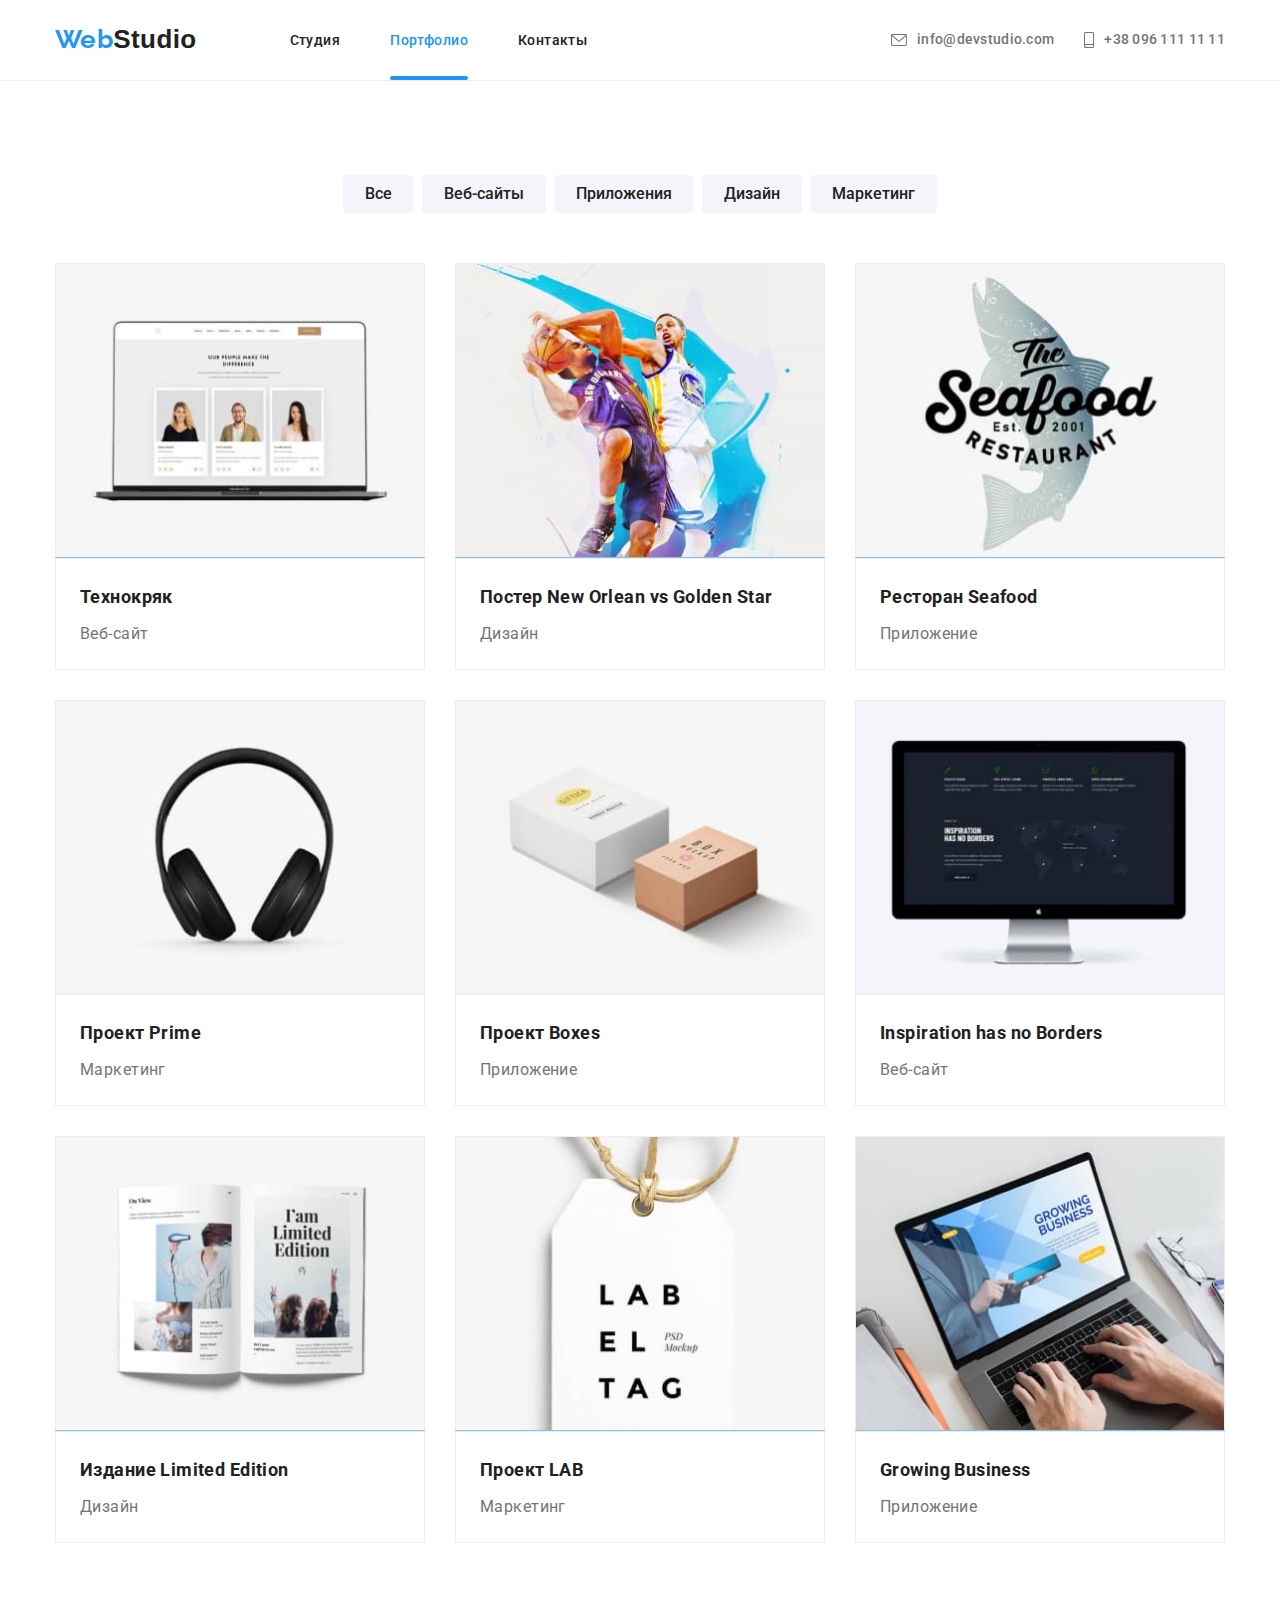
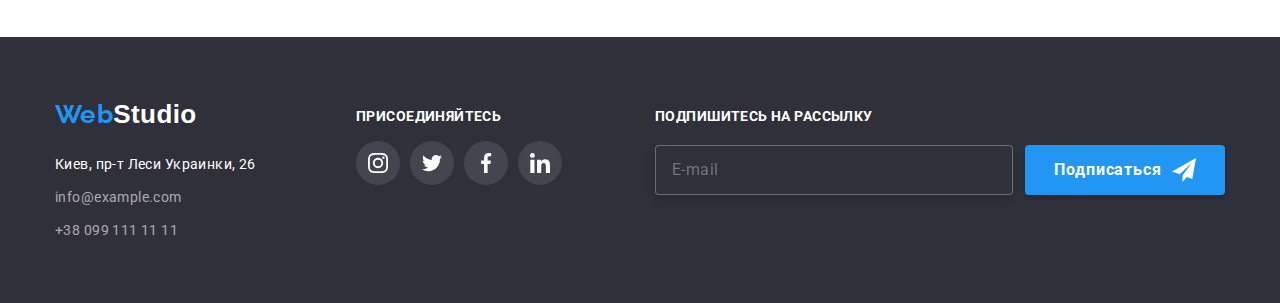
==== portfolio.html @ 703e1705 "копія дз 7" ====
<!DOCTYPE html>
<html lang="ru">

<head>
    <meta charset="UTF-8">
    <meta http-equiv="X-UA-Compatible" content="IE=edge">
    <meta name="viewport" content="width=device-width, initial-scale=1.0">
    <title>WebStudio</title>
    <link rel="stylesheet" href="https://cdnjs.cloudflare.com/ajax/libs/modern-normalize/1.0.0/modern-normalize.min.css">
    <link rel="stylesheet" href="./css/main.min.css" />
    <link rel="preconnect" href="https://fonts.googleapis.com">
    <link rel="preconnect" href="https://fonts.gstatic.com" crossorigin>
    <link href="https://fonts.googleapis.com/css2?family=Raleway:wght@700&family=Roboto:wght@400;500;700;900&display=swap"
        rel="stylesheet">
</head>

<body>
    <!--Шапка сайта-->
    <header class="page-header">
        <div class="container main-nav">
            <nav class="main-nav">
                <a href="./index.html" class="logo">Web<span class="logo__item">Studio</span></a>
                <ul class="site-nav list">
                    <li class="site-nav__item"><a href="./index.html" class="site-nav__link">Студия</a></li>
                    <li class="site-nav__item"><a href="./portfolio.html" class="site-nav__link current">Портфолио</a></li>
                    <li class="site-nav__item"><a href="" class="site-nav__link">Контакты</a></li>
                </ul>
            </nav>
            <ul class="auth-nav list">
                <li class="auth-nav__item link">
                    <a href="mainto:info@devstudio.com" class="auth-nav__link">
                        <svg class="auth-nav__icon" width="16" height="12">
                            <use href="./images/symbol-defs-2.svg#icon-mail"></use>
                        </svg>info@devstudio.com</a>
                </li>
                <li class="auth-nav__item link">
                    <a href="tel:+380961111111" class="auth-nav__link">
                        <svg class="auth-nav__icon" width="10" height="16">
                            <use href="./images/symbol-defs-2.svg#icon-smartphone"></use>
                        </svg>+38 096 111 11 11</a>
                </li>
            </ul>
        </div>
    </header>

    <main>
        <section class="section">
            <div class="container">
            <ul class="section-button list">
                <li class="section-button__item"><button type="button" class="button-second">Все</button></li>
                <li class="section-button__item"><button type="button" class="button-second">Веб-сайты</button></li>
                <li class="section-button__item"><button type="button" class="button-second">Приложения</button></li>
                <li class="section-button__item"><button type="button" class="button-second">Дизайн</button>
                <li class="section-button__item"><button type="button" class="button-second">Маркетинг</button></li>
            </ul>
            </div>
            <div class="container">
            <ul class="portfolio-work list">
                <li class="portfolio-work__item">
                        <div class="overlay">
                        <a href="" class="portfolio"><img src="./images/imgp.jpg" alt="Ноутбук" width="370" height="294">
                        <p class="portfolio__title">Технокряк это современная площадка распространения коронавируса. Компании используют эту платформу для цифрового
                        шпионажа и атак на защищённые сервера конкурентов.</p>
                        </div>
                    <div class="card-content">
                        <h3 class="card-content__title">Технокряк</h3>
                        <p class="card-content__text">Веб-сайт</p>
                    </div>
                </a>
                </li>
                <li class="portfolio-work__item">
                    <div class="overlay">
                    <a href="" class="portfolio"><img src="./images/imgpo.jpg" alt="Баскетбол" width="370" height="294">
                        <p class="portfolio__title">Технокряк это современная площадка распространения коронавируса. Компании используют эту платформу
                        для цифрового шпионажа и атак на защищённые сервера конкурентов.</p>
                        </div>
                        <div class="card-content">
                        <h3 class="card-content__title">Постер New Orlean vs Golden Star</h3>
                        <p class="card-content__text">Дизайн</p>
                        </div>
                    </a>
                </li>
                <li class="portfolio-work__item">
                    <div class="overlay">                  
                    <a href="" class="portfolio"><img src="./images/imgpor.jpg" alt="Название ресторана" width="370" height="294">
                        <p class="portfolio__title">Технокряк это современная площадка распространения коронавируса. Компании используют эту платформу
                        для цифрового шпионажа и атак на защищённые сервера конкурентов.</p>
                        </div>
                        <div class="card-content">
                        <h3 class="card-content__title">Ресторан Seafood</h3>
                        <p class="card-content__text">Приложение</p>
                        </div>
                    </a>
                </li>
                <li class="portfolio-work__item">
                    <div class="overlay">
                    <a href="" class="portfolio"><img src="./images/imgport.jpg" alt="Наушники" width="370" height="294">
                        <p class="portfolio__title">Технокряк это современная площадка распространения коронавируса. Компании используют эту платформу
                        для цифрового шпионажа и атак на защищённые сервера конкурентов.</p>
                        </div>
                        <div class="card-content">
                        <h3 class="card-content__title">Проект Prime</h3>
                        <p class="card-content__text">Маркетинг</p>
                        </div>
                    </a>
                </li>
                <li class="portfolio-work__item">
                    <div class="overlay">
                    <a href="" class="portfolio"><img src="./images/imgportf.jpg" alt="Коробки" width="370" height="294">
                        <p class="portfolio__title">Технокряк это современная площадка распространения коронавируса. Компании используют эту платформу
                        для цифрового шпионажа и атак на защищённые сервера конкурентов.</p>
                        </div>
                        <div class="card-content">
                        <h3 class="card-content__title">Проект Boxes</h3>
                        <p class="card-content__text">Приложение</p>
                        </div>
                    </a>
                </li>
                <li class="portfolio-work__item">
                    <div class="overlay">
                    <a href="" class="portfolio"><img src="./images/imgportfo.jpg" alt="Екран компа" width="370" height="294">
                        <p class="portfolio__title">Технокряк это современная площадка распространения коронавируса. Компании используют эту платформу
                        для цифрового шпионажа и атак на защищённые сервера конкурентов.</p>
                        </div>
                        <div class="card-content">
                        <h3 class="card-content__title">Inspiration has no Borders</h3>
                        <p class="card-content__text">Веб-сайт</p>
                        </div>
                    </a>
                </li>
                <li class="portfolio-work__item">
                    <div class="overlay">
                    <a href="" class="portfolio"><img src="./images/imgportfol.jpg" alt="Журнал" width="370" height="294">
                        <p class="portfolio__title">Технокряк это современная площадка распространения коронавируса. Компании используют эту платформу
                        для цифрового шпионажа и атак на защищённые сервера конкурентов.</p>
                        </div>
                        <div class="card-content">
                        <h3 class="card-content__title">Издание Limited Edition</h3>
                        <p class="card-content__text">Дизайн</p>
                        </div>
                    </a>
                </li>
                <li class="portfolio-work__item">
                    <div class="overlay">
                    <a href="" class="portfolio"><img src="./images/imgportfoli.jpg" alt="Емблема" width="370" height="294">
                        <p class="portfolio__title">Технокряк это современная площадка распространения коронавируса. Компании используют эту платформу
                        для цифрового шпионажа и атак на защищённые сервера конкурентов.</p>
                        </div>
                        <div class="card-content">
                        <h3 class="card-content__title">Проект LAB</h3>
                        <p class="card-content__text">Маркетинг</p>
                        </div>
                    </a>
                </li>
                <li class="portfolio-work__item">
                    <div class="overlay">
                    <a href="" class="portfolio"><img src="./images/imgportfolio.jpg" alt="Работа за ноутом" width="370" height="294">
                        <p class="portfolio__title">Технокряк это современная площадка распространения коронавируса. Компании используют эту платформу
                        для цифрового шпионажа и атак на защищённые сервера конкурентов.</p>
                        </div>
                        <div class="card-content">
                        <h3 class="card-content__title">Growing Business</h3>
                        <p class="card-content__text">Приложение</p>
                        </div>
                    </a>
                </li>
            </ul>
            </div>
        </section>
    </main>
<footer class="footer">
    <div class="container addres">
        <div class="container__addres">
            <a href="./index.html" class="logo">Web<span class="logo__items">Studio</span></a>
            <address>
                <ul class="contact-address list">
                    <li class="contact-address__item">Киев, пр-т Леси Украинки, 26</li>
                    <li class="contact-address__item"><a href="mainto:info@example.com"
                            class="address">info@example.com</a></li>
                    <li class="contact-address__item"><a href="tel:+380991111111" class="address">+38 099 111 11 11</a>
                    </li>
                </ul>
            </address>
        </div>
        <div class="sotial">
            <p class="sotial__text">ПРИСОЕДИНЯЙТЕСЬ</p>
            <ul class="icon list">
                <li class="icon__item">
                    <a href="" class="icon__contact-footer" aria-label="instagram">
                        <svg class="icons" width="20" height="20">
                            <use href="./images/symbol-defs-2.svg#icon-instagram"></use>
                        </svg>
                    </a>
                </li>
                <li class="icon__item">
                    <a href="" class="icon__contact-footer" aria-label="twitter">
                        <svg class="icons" width="20" height="20">
                            <use href="./images/symbol-defs-2.svg#icon-twitter"></use>
                        </svg>
                    </a>
                </li>
                <li class="icon__item">
                    <a href="" class="icon__contact-footer" aria-label="fasebook">
                        <svg class="icons" width="20" height="20">
                            <use href="./images/symbol-defs-2.svg#icon-facebook"></use>
                        </svg>
                    </a>
                </li>
                <li class="icon__item">
                    <a href="" class="icon__contact-footer" aria-label="linkedin">
                        <svg class="icons" width="20" height="20">
                            <use href="./images/symbol-defs-2.svg#icon-linkedin"></use>
                        </svg>
                    </a>
                </li>
            </ul>
        </div>
        <!--Подписка-->
        <div class="subscribe">
            <h2 class="input__text">ПОДПИШИТЕСЬ НА РАССЫЛКУ</h2>
            <form class="form-subscribe">
                <label for="email">
                    <input type="email" name="email" id="email" class="input-subscribe" placeholder="E-mail" />
                </label>
                <div class="input-button">
                    <button type="submit" class="button-subscribe">Подписаться
                        <svg class="button-subscribe__icon-send" width="24" height="24">
                            <use href="./images/symbol-defs-2.svg#icon-icon-send"></use>
                        </svg>
                    </button>
                </div>
            </form>
        </div>
    </div>
</footer>

</body>

</html>
---- css/main.min.css ----
.container{width:1200px;padding-left:15px;padding-right:15px;margin:0 auto}.section{padding-top:94px;padding-bottom:94px}.section:nth-child(2){padding-bottom:0px}body{background-color:#fff;color:#757575;font-family:Roboto, sans-serif;font-size:14px;line-height:1.71;font-weight:400;letter-spacing:0.42px}.list{padding:0px;margin:0px;list-style:none;font-style:normal}img{display:block;max-width:100%;height:auto}svg{display:block;max-width:100%;height:auto}.auth-nav{display:-webkit-box;display:-webkit-flex;display:-ms-flexbox;display:flex;margin-left:auto;padding-top:32px;padding-bottom:32px}.auth-nav__link{display:-webkit-box;display:-webkit-flex;display:-ms-flexbox;display:flex;-webkit-box-align:center;-webkit-align-items:center;-ms-flex-align:center;align-items:center;-webkit-box-pack:center;-webkit-justify-content:center;-ms-flex-pack:center;justify-content:center;color:#757575;fill:#757575;text-decoration:none;cursor:pointer;font-size:14px;line-height:1.14;font-weight:500;font-style:normal;letter-spacing:0.02em;-webkit-transition:color 250ms cubic-bezier(0.4, 0, 0.2, 1);-o-transition:color 250ms cubic-bezier(0.4, 0, 0.2, 1);transition:color 250ms cubic-bezier(0.4, 0, 0.2, 1)}.auth-nav__link:hover,.auth-nav__link:focus{color:#2196f3;fill:#2196f3}.auth-nav__item+.auth-nav__item{margin-left:30px}.auth-nav__icon:first-child{margin-right:10px}.hero__button{display:inline-block;-webkit-border-radius:4px;border-radius:4px;padding:10px 32px;min-width:200px;border:0px solid transparent;color:#fff;background-color:#2196f3;cursor:pointer;font-family:inherit;font-size:16px;line-height:1.88;font-weight:700;text-align:center}.button-second{display:inline-block;-webkit-border-radius:4px;border-radius:4px;padding:6px 22px;border:0px solid transparent;color:#212121;background-color:#f5f4fa;cursor:pointer;font-family:inherit;font-size:16px;line-height:1.63;font-weight:500;text-align:center;-webkit-transition:color 250ms cubic-bezier(0.4, 0, 0.2, 1),background-color 250ms cubic-bezier(0.4, 0, 0.2, 1),-webkit-box-shadow 250ms cubic-bezier(0.4, 0, 0.2, 1);transition:color 250ms cubic-bezier(0.4, 0, 0.2, 1),background-color 250ms cubic-bezier(0.4, 0, 0.2, 1),-webkit-box-shadow 250ms cubic-bezier(0.4, 0, 0.2, 1);-o-transition:color 250ms cubic-bezier(0.4, 0, 0.2, 1),background-color 250ms cubic-bezier(0.4, 0, 0.2, 1),box-shadow 250ms cubic-bezier(0.4, 0, 0.2, 1);transition:color 250ms cubic-bezier(0.4, 0, 0.2, 1),background-color 250ms cubic-bezier(0.4, 0, 0.2, 1),box-shadow 250ms cubic-bezier(0.4, 0, 0.2, 1);transition:color 250ms cubic-bezier(0.4, 0, 0.2, 1),background-color 250ms cubic-bezier(0.4, 0, 0.2, 1),box-shadow 250ms cubic-bezier(0.4, 0, 0.2, 1),-webkit-box-shadow 250ms cubic-bezier(0.4, 0, 0.2, 1)}.button-second:hover,.button-second:focus{-webkit-box-shadow:0px 1px 1px rgba(0,0,0,0.12),0px 4px 4px rgba(0,0,0,0.06),1px 4px 6px rgba(0,0,0,0.16);box-shadow:0px 1px 1px rgba(0,0,0,0.12),0px 4px 4px rgba(0,0,0,0.06),1px 4px 6px rgba(0,0,0,0.16);color:#fff;background-color:#2196f3}.button-subscribe{display:-webkit-box;display:-webkit-flex;display:-ms-flexbox;display:flex;-webkit-box-align:center;-webkit-align-items:center;-ms-flex-align:center;align-items:center;-webkit-box-pack:center;-webkit-justify-content:center;-ms-flex-pack:center;justify-content:center;width:200px;height:50px;border:0px;margin-left:12px;margin-top:20px;font-size:16px;line-height:1.88;font-weight:700;letter-spacing:0.06em;text-align:center;color:#fff;background:#2196f3;-webkit-box-shadow:0px 4px 4px rgba(0,0,0,0.15);box-shadow:0px 4px 4px rgba(0,0,0,0.15);-webkit-border-radius:4px;border-radius:4px}.button-modal{display:-webkit-box;display:-webkit-flex;display:-ms-flexbox;display:flex;-webkit-box-align:center;-webkit-align-items:center;-ms-flex-align:center;align-items:center;-webkit-box-pack:center;-webkit-justify-content:center;-ms-flex-pack:center;justify-content:center;width:30px;height:30px;position:absolute;top:8px;right:8px;padding:6px;-webkit-border-radius:50%;border-radius:50%;content:' ';border:1px solid rgba(0,0,0,0.1);background-color:#fff;fill:#212121;cursor:pointer;-webkit-transition:background-color 250ms cubic-bezier(0.4, 0, 0.2, 1);-o-transition:background-color 250ms cubic-bezier(0.4, 0, 0.2, 1);transition:background-color 250ms cubic-bezier(0.4, 0, 0.2, 1)}.button-modal:hover{fill:#2196f3}.button-submit{display:block;width:200px;height:50px;margin:0 auto;padding:10px 55px;color:#fff;background-color:#2196f3;font-size:16px;line-height:1.88;font-weight:700;border:0px;-webkit-box-shadow:0px 4px 4px rgba(0,0,0,0.15);box-shadow:0px 4px 4px rgba(0,0,0,0.15);-webkit-border-radius:4px;border-radius:4px;-webkit-box-align:center;-webkit-align-items:center;-ms-flex-align:center;align-items:center;text-align:center}.hero{max-width:1600px;height:600px;margin-left:auto;margin-right:auto;text-align:center;padding-top:200px;padding-bottom:200px;background-color:#2f303a;background-image:-webkit-gradient(linear, left top, right top, from(rgba(47,48,58,0.4)), to(rgba(47,48,58,0.4))),url(../images/Imghero.jpg);background-image:-webkit-linear-gradient(left, rgba(47,48,58,0.4), rgba(47,48,58,0.4)),url(../images/Imghero.jpg);background-image:-o-linear-gradient(left, rgba(47,48,58,0.4), rgba(47,48,58,0.4)),url(../images/Imghero.jpg);background-image:linear-gradient(to right, rgba(47,48,58,0.4), rgba(47,48,58,0.4)),url(../images/Imghero.jpg);background-repeat:no-repeat;-webkit-background-size:cover;background-size:cover;background-position:center}.hero__title{margin-top:0px;margin-bottom:30px;color:#fff;font-size:44px;line-height:1.36;font-weight:900}.icon,.icon-footer{display:-webkit-box;display:-webkit-flex;display:-ms-flexbox;display:flex;-webkit-box-align:center;-webkit-align-items:center;-ms-flex-align:center;align-items:center;-webkit-box-pack:center;-webkit-justify-content:center;-ms-flex-pack:center;justify-content:center}.icon__contact{display:-webkit-box;display:-webkit-flex;display:-ms-flexbox;display:flex;width:44px;height:44px;margin-top:16px;padding:12px;border:none;-webkit-border-radius:50%;border-radius:50%;fill:#afb1b8;background-color:#fff;cursor:pointer;-webkit-transition:fill 250ms cubic-bezier(0.4, 0, 0.2, 1),background-color 250ms cubic-bezier(0.4, 0, 0.2, 1);-o-transition:fill 250ms cubic-bezier(0.4, 0, 0.2, 1),background-color 250ms cubic-bezier(0.4, 0, 0.2, 1);transition:fill 250ms cubic-bezier(0.4, 0, 0.2, 1),background-color 250ms cubic-bezier(0.4, 0, 0.2, 1)}.icon__contact:hover,.icon__contact:focus{fill:#fff;background-color:#2196f3}.icon__item+.icon__item{margin-left:10px}.icon__contact-footer{display:-webkit-box;display:-webkit-flex;display:-ms-flexbox;display:flex;width:44px;height:44px;margin-top:16px;padding:12px;border:none;-webkit-border-radius:50%;border-radius:50%;cursor:pointer;fill:#fff;background-color:rgba(255,255,255,0.1);-webkit-transition:fill 250ms cubic-bezier(0.4, 0, 0.2, 1),background-color 250ms cubic-bezier(0.4, 0, 0.2, 1);-o-transition:fill 250ms cubic-bezier(0.4, 0, 0.2, 1),background-color 250ms cubic-bezier(0.4, 0, 0.2, 1);transition:fill 250ms cubic-bezier(0.4, 0, 0.2, 1),background-color 250ms cubic-bezier(0.4, 0, 0.2, 1)}.icon__contact-footer:hover,.icon__contact-footer:focus{fill:#fff;background:#2196f3}.logo{color:#2196f3;text-decoration:none;font-family:Raleway, sans-serif;font-size:26px;line-height:1.17;font-weight:700}.logo__item{color:#212121;font-family:Oleo Script, sans-serif;font-size:26px;line-height:1.38;font-weight:700}.logo__items{color:#fff;font-family:Oleo Script, sans-serif;font-size:26px;line-height:1.38;font-weight:700}.backdrop{position:fixed;top:0;left:0;width:100%;height:100%;padding:8px;background-color:#00000033}.backdrop.is-hidden{opacity:0;pointer-events:none;visibility:hidden}.backdrop.is-hidden .modal{-webkit-transform:scale(1.1) translate(-50%, -50%);-ms-transform:scale(1.1) translate(-50%, -50%);transform:scale(1.1) translate(-50%, -50%)}.modal{display:block;width:528px;height:581px;padding:40px;background-color:#fff;-webkit-box-shadow:0px 1px 3px rgba(0,0,0,0.12),0px 1px 1px rgba(0,0,0,0.14),0px 2px 1px rgba(0,0,0,0.2);box-shadow:0px 1px 3px rgba(0,0,0,0.12),0px 1px 1px rgba(0,0,0,0.14),0px 2px 1px rgba(0,0,0,0.2);-webkit-border-radius:4px;border-radius:4px;position:absolute;top:50%;left:50%;-webkit-transform:scale(1) translate(-50%, -50%);-ms-transform:scale(1) translate(-50%, -50%);transform:scale(1) translate(-50%, -50%);-webkit-transition:scale 250ms cubic-bezier(0.4, 0, 0.2, 1),translate 250ms cubic-bezier(0.4, 0, 0.2, 1),opacity 250ms cubic-bezier(0.4, 0, 0.2, 1);-o-transition:scale 250ms cubic-bezier(0.4, 0, 0.2, 1),translate 250ms cubic-bezier(0.4, 0, 0.2, 1),opacity 250ms cubic-bezier(0.4, 0, 0.2, 1);transition:scale 250ms cubic-bezier(0.4, 0, 0.2, 1),translate 250ms cubic-bezier(0.4, 0, 0.2, 1),opacity 250ms cubic-bezier(0.4, 0, 0.2, 1)}.modal__text{font-size:20px;line-height:1.15;font-weight:700;text-align:center;letter-spacing:0.03em;color:#212121;margin-bottom:12px;margin-top:0}.form-field{display:-webkit-box;display:-webkit-flex;display:-ms-flexbox;display:flex;-webkit-box-orient:vertical;-webkit-box-direction:normal;-webkit-flex-direction:column;-ms-flex-direction:column;flex-direction:column;padding:0;margin-bottom:10px}.form-field__label{position:relative;font-family:inherit;font-size:12px;line-height:1.17;font-weight:400;letter-spacing:0.01em}.form-field__input{font-family:inherit;color:#757575;letter-spacing:0.01em;background:#fff;border:1px solid rgba(33,33,33,0.2);-webkit-border-radius:4px;border-radius:4px;padding:0 10px 0 42px;margin-top:4px;width:100%;height:40px;-webkit-transition:border 250ms cubic-bezier(0.4, 0, 0.2, 1);-o-transition:border 250ms cubic-bezier(0.4, 0, 0.2, 1);transition:border 250ms cubic-bezier(0.4, 0, 0.2, 1)}.form-field__input:focus{border:1px solid #2196f3;outline:none}.form-field__input:focus+.form-field__icon{fill:#2196f3}.form-field__icon{display:block;position:absolute;top:50%;left:12px;fill:#212121;display:block;-webkit-transition:fill 250ms cubic-bezier(0.4, 0, 0.2, 1);-o-transition:fill 250ms cubic-bezier(0.4, 0, 0.2, 1);transition:fill 250ms cubic-bezier(0.4, 0, 0.2, 1)}.form-field__feedback{display:block;font-family:inherit;letter-spacing:0.01em;background:#fff;border:1px solid rgba(33,33,33,0.2);-webkit-border-radius:4px;border-radius:4px;padding:12px 16px;margin-top:4px;width:100%;height:120px;resize:none}.form-field__feedback:focus{border:1px solid var(--accent-color)}.form-field__feedback::-webkit-input-placeholder{color:#75757580}.form-field__feedback:-ms-input-placeholder{color:#75757580}.form-field__feedback::-ms-input-placeholder{color:#75757580}.form-field__feedback::placeholder{color:#75757580}.form-field__label-check{display:-webkit-box;display:-webkit-flex;display:-ms-flexbox;display:flex;-webkit-box-align:center;-webkit-align-items:center;-ms-flex-align:center;align-items:center;font-family:inherit;font-size:14px;line-height:1.71;font-weight:400;letter-spacing:0.03em;color:#757575;padding-left:36px;margin-top:20px;margin-bottom:30px}.form-field__check-contract{color:#2196f3}.form-field__input-check{display:block;position:absolute;width:1px;height:1px;margin:-1px;padding:0;border:0;clip:rect(0 0 0 0);overflow:hidden}.form-field__icon-box{display:inline-block;position:absolute;margin-left:-24px;width:16px;height:15px}.form-field__input-check:checked+.form-field__icon-box{background-image:url("../images/icon-check.svg");-webkit-background-size:contain;background-size:contain;background-position:center;background-repeat:no-repeat;-webkit-background-origin:border-box;background-origin:border-box;border-color:#2196f3;background-color:#2196f3;outline:1px solid #2196f3;fill:#2196f3}.form-field__input-check:checked+.form-field__icon-box:focus+.form-field__icon-box{outline:1px solid var(--accent-color)}.section__title{margin-top:0px;margin-bottom:50px;color:#212121;font-size:36px;line-height:1.17;font-weight:700;text-align:center}.section-feature__title{margin-top:0px;margin-bottom:10px;color:#212121;font-size:14px;line-height:1.17;font-weight:700}.section-feature__text{margin-top:0px;margin-bottom:0px}.section-feature{display:-webkit-box;display:-webkit-flex;display:-ms-flexbox;display:flex}.section-feature__item{display:block;width:270px}.section-feature__item+.section-feature__item{margin-left:30px}.section-works{display:-webkit-box;display:-webkit-flex;display:-ms-flexbox;display:flex}.section-works__item+.section-works__item{margin-left:30px}.section-works__text{display:block;-webkit-box-align:center;-webkit-align-items:center;-ms-flex-align:center;align-items:center;width:370px;height:70px;margin:0;padding-top:27px;padding-bottom:27px;color:#fff;background-color:#2f303acc;font-size:14px;line-height:1.14;font-weight:700;text-align:center;letter-spacing:0.03em;text-transform:uppercase;position:absolute;left:0;bottom:0}.section-works__label{display:-webkit-box;display:-webkit-flex;display:-ms-flexbox;display:flex;position:relative}.section-team{display:-webkit-box;display:-webkit-flex;display:-ms-flexbox;display:flex;text-align:center}.section-team>.section-team__item{background-color:#fff;-webkit-box-shadow:0px 1px 3px rgba(0,0,0,0.12),0px 1px 1px rgba(0,0,0,0.14),0px 2px 1px rgba(0,0,0,0.2);box-shadow:0px 1px 3px rgba(0,0,0,0.12),0px 1px 1px rgba(0,0,0,0.14),0px 2px 1px rgba(0,0,0,0.2);-webkit-border-radius:4px;border-radius:4px;border:1px solid #eee}.section-team__item+.section-team__item{margin-left:30px}.card-box{padding-top:30px;padding-bottom:30px}.card-box__title{color:#212121;font-size:16px;line-height:1.17;font-weight:500}.card-box__text{color:#757575;font-size:16px;line-height:1.17;font-weight:400}.section-button{display:-webkit-box;display:-webkit-flex;display:-ms-flexbox;display:flex;-webkit-box-pack:center;-webkit-justify-content:center;-ms-flex-pack:center;justify-content:center;margin-bottom:50px}.section-button__item+.section-button__item{margin-left:8px}.portfolio-work{display:-webkit-box;display:-webkit-flex;display:-ms-flexbox;display:flex;-webkit-flex-wrap:wrap;-ms-flex-wrap:wrap;flex-wrap:wrap;margin-left:-webkit-calc(-1 * 30px);margin-left:calc(-1 * 30px);margin-top:-webkit-calc(-1 * 30px);margin-top:calc(-1 * 30px)}.portfolio-work>.portfolio-work__item{-webkit-flex-basis:-webkit-calc(1200px / 3 - 30px);-ms-flex-preferred-size:calc(1200px / 3 - 30px);flex-basis:calc(1200px / 3 - 30px);margin-left:30px;margin-top:30px}.portfolio__title{display:block;-webkit-box-align:center;-webkit-align-items:center;-ms-flex-align:center;align-items:center;width:100%;height:100%;margin:0;padding-top:63px;padding-bottom:63px;padding-left:24px;padding-right:24px;color:#fff;background-color:#2196f3e5;font-size:18px;line-height:1.56;font-weight:400;letter-spacing:0.03em;position:absolute;bottom:0;left:0;-webkit-transform:translateY(100%);-ms-transform:translateY(100%);transform:translateY(100%);-webkit-transition:-webkit-transform 250ms cubic-bezier(0.4, 0, 0.2, 1);transition:-webkit-transform 250ms cubic-bezier(0.4, 0, 0.2, 1);-o-transition:transform 250ms cubic-bezier(0.4, 0, 0.2, 1);transition:transform 250ms cubic-bezier(0.4, 0, 0.2, 1);transition:transform 250ms cubic-bezier(0.4, 0, 0.2, 1), -webkit-transform 250ms cubic-bezier(0.4, 0, 0.2, 1)}.overlay{position:relative;overflow:hidden}.portfolio-work__item:hover .portfolio__title{-webkit-transform:translateY(0);-ms-transform:translateY(0);transform:translateY(0)}.card-content__title{margin-bottom:4px;margin-top:0px;color:#212121;font-size:18px;line-height:2;font-weight:700}.card-content__text{margin-top:0px;margin-bottom:0px;color:#757575;font-size:16px;line-height:1.88;font-weight:400;font-size:16px;line-height:1.88}.portfolio{text-decoration:none;display:block;max-width:100%;height:auto;border:1px solid #eee;-webkit-transition:-webkit-box-shadow 250ms cubic-bezier(0.4, 0, 0.2, 1);transition:-webkit-box-shadow 250ms cubic-bezier(0.4, 0, 0.2, 1);-o-transition:box-shadow 250ms cubic-bezier(0.4, 0, 0.2, 1);transition:box-shadow 250ms cubic-bezier(0.4, 0, 0.2, 1);transition:box-shadow 250ms cubic-bezier(0.4, 0, 0.2, 1), -webkit-box-shadow 250ms cubic-bezier(0.4, 0, 0.2, 1)}.portfolio-work__item:hover{-webkit-box-shadow:0px 1px 1px rgba(0,0,0,0.12),0px 4px 4px rgba(0,0,0,0.06),1px 4px 6px rgba(0,0,0,0.16);box-shadow:0px 1px 1px rgba(0,0,0,0.12),0px 4px 4px rgba(0,0,0,0.06),1px 4px 6px rgba(0,0,0,0.16)}.card-content{padding:20px 24px}.addres{display:-webkit-box;display:-webkit-flex;display:-ms-flexbox;display:flex}.address{display:-webkit-box;display:-webkit-flex;display:-ms-flexbox;display:flex;color:#ffffff99;text-decoration:none;width:231px;-webkit-transition:color 250ms cubic-bezier(0.4, 0, 0.2, 1);-o-transition:color 250ms cubic-bezier(0.4, 0, 0.2, 1);transition:color 250ms cubic-bezier(0.4, 0, 0.2, 1)}.address:hover,.address:focus{color:#2196f3}.contact-address{margin-top:20px}.contact-address__item+.contact-address__item{margin-top:9px}.item-feature{display:-webkit-box;display:-webkit-flex;display:-ms-flexbox;display:flex;-webkit-box-align:center;-webkit-align-items:center;-ms-flex-align:center;align-items:center;-webkit-box-pack:center;-webkit-justify-content:center;-ms-flex-pack:center;justify-content:center;margin-bottom:30px;height:120px;width:270px;-webkit-border-radius:4px;border-radius:4px;background-color:#f5f4fa;fill:#212121}.section-cliens{display:-webkit-box;display:-webkit-flex;display:-ms-flexbox;display:flex;-webkit-box-align:center;-webkit-align-items:center;-ms-flex-align:center;align-items:center;-webkit-box-pack:center;-webkit-justify-content:center;-ms-flex-pack:center;justify-content:center}.cliens{display:-webkit-box;display:-webkit-flex;display:-ms-flexbox;display:flex;padding:16px 32px;width:170px;height:92px;-webkit-border-radius:4px;border-radius:4px;border:1px solid #afb1b8;fill:#afb1b8;cursor:pointer;-webkit-transition:fill 250ms cubic-bezier(0.4, 0, 0.2, 1),border 250ms cubic-bezier(0.4, 0, 0.2, 1);-o-transition:fill 250ms cubic-bezier(0.4, 0, 0.2, 1),border 250ms cubic-bezier(0.4, 0, 0.2, 1);transition:fill 250ms cubic-bezier(0.4, 0, 0.2, 1),border 250ms cubic-bezier(0.4, 0, 0.2, 1)}.cliens:hover,.cliens:focus{fill:#2196f3;border:1px solid #2196f3}.section-cliens__item+.section-cliens__item{margin-left:30px}.sotial__text,.input__text{display:block;margin-top:0px;margin-bottom:0px;color:#fff;font-size:14px;line-height:1.14;font-weight:700;letter-spacing:0.03em;text-transform:uppercase}.sotial{display:-webkit-box;display:-webkit-flex;display:-ms-flexbox;display:flex;-webkit-box-orient:vertical;-webkit-box-direction:normal;-webkit-flex-direction:column;-ms-flex-direction:column;flex-direction:column;width:206px;height:80px;margin-left:70px;margin-top:12px;margin-bottom:40px}.button-subscribe__icon-send{margin-left:10px}.form-subscribe{display:-webkit-box;display:-webkit-flex;display:-ms-flexbox;display:flex;-webkit-box-align:center;-webkit-align-items:center;-ms-flex-align:center;align-items:center;-webkit-box-pack:center;-webkit-justify-content:center;-ms-flex-pack:center;justify-content:center}.subscribe{margin-left:93px;margin-top:12px;margin-bottom:34px;height:86px;width:570px}.input-subscribe{width:358px;height:50px;margin-top:20px;padding:15px 16px;border:1px solid rgba(255,255,255,0.3);-webkit-filter:drop-shadow(0px 4px 4px rgba(0,0,0,0.15));filter:drop-shadow(0px 4px 4px rgba(0,0,0,0.15));-webkit-border-radius:4px;border-radius:4px;font-size:16px;line-height:1.25;font-weight:400;-webkit-box-align:center;-webkit-align-items:center;-ms-flex-align:center;align-items:center;letter-spacing:0.03em;color:rgba(255,255,255,0.6);background-color:#2f303a}.ours-team{margin-left:auto;margin-right:auto;text-align:center;background-color:#f5f4fa}.container__addres{-webkit-box-orient:vertical;-webkit-box-direction:normal;-webkit-flex-direction:column;-ms-flex-direction:column;flex-direction:column}.site-nav{display:-webkit-box;display:-webkit-flex;display:-ms-flexbox;display:flex;margin-left:93px}.site-nav__item+.site-nav__item{margin-left:50px}.site-nav__link{display:-webkit-box;display:-webkit-flex;display:-ms-flexbox;display:flex;padding-top:32px;padding-bottom:32px;color:#212121;text-decoration:none;font-size:14px;line-height:1.17;font-weight:500;position:relative;-webkit-transition:color 250ms cubic-bezier(0.4, 0, 0.2, 1);-o-transition:color 250ms cubic-bezier(0.4, 0, 0.2, 1);transition:color 250ms cubic-bezier(0.4, 0, 0.2, 1)}.site-nav__link:hover,.site-nav__link:focus{color:#2196f3}.site-nav__link.current{color:#2196f3}.site-nav__link.current::after{display:inline-block;content:'';width:100%;height:4px;border-bottom:solid 4px #2196f3;-webkit-border-radius:2px;border-radius:2px;position:absolute;bottom:0;right:0}.footer{border:#2f303a;background-color:#2f303a;color:#fff;text-decoration:none;padding-top:60px;padding-bottom:60px}.page-header{margin:0 auto;border-bottom:1px solid #ececec}.main-nav{display:-webkit-box;display:-webkit-flex;display:-ms-flexbox;display:flex;-webkit-box-align:center;-webkit-align-items:center;-ms-flex-align:center;align-items:center}
/*# sourceMappingURL=main.min.css.map */
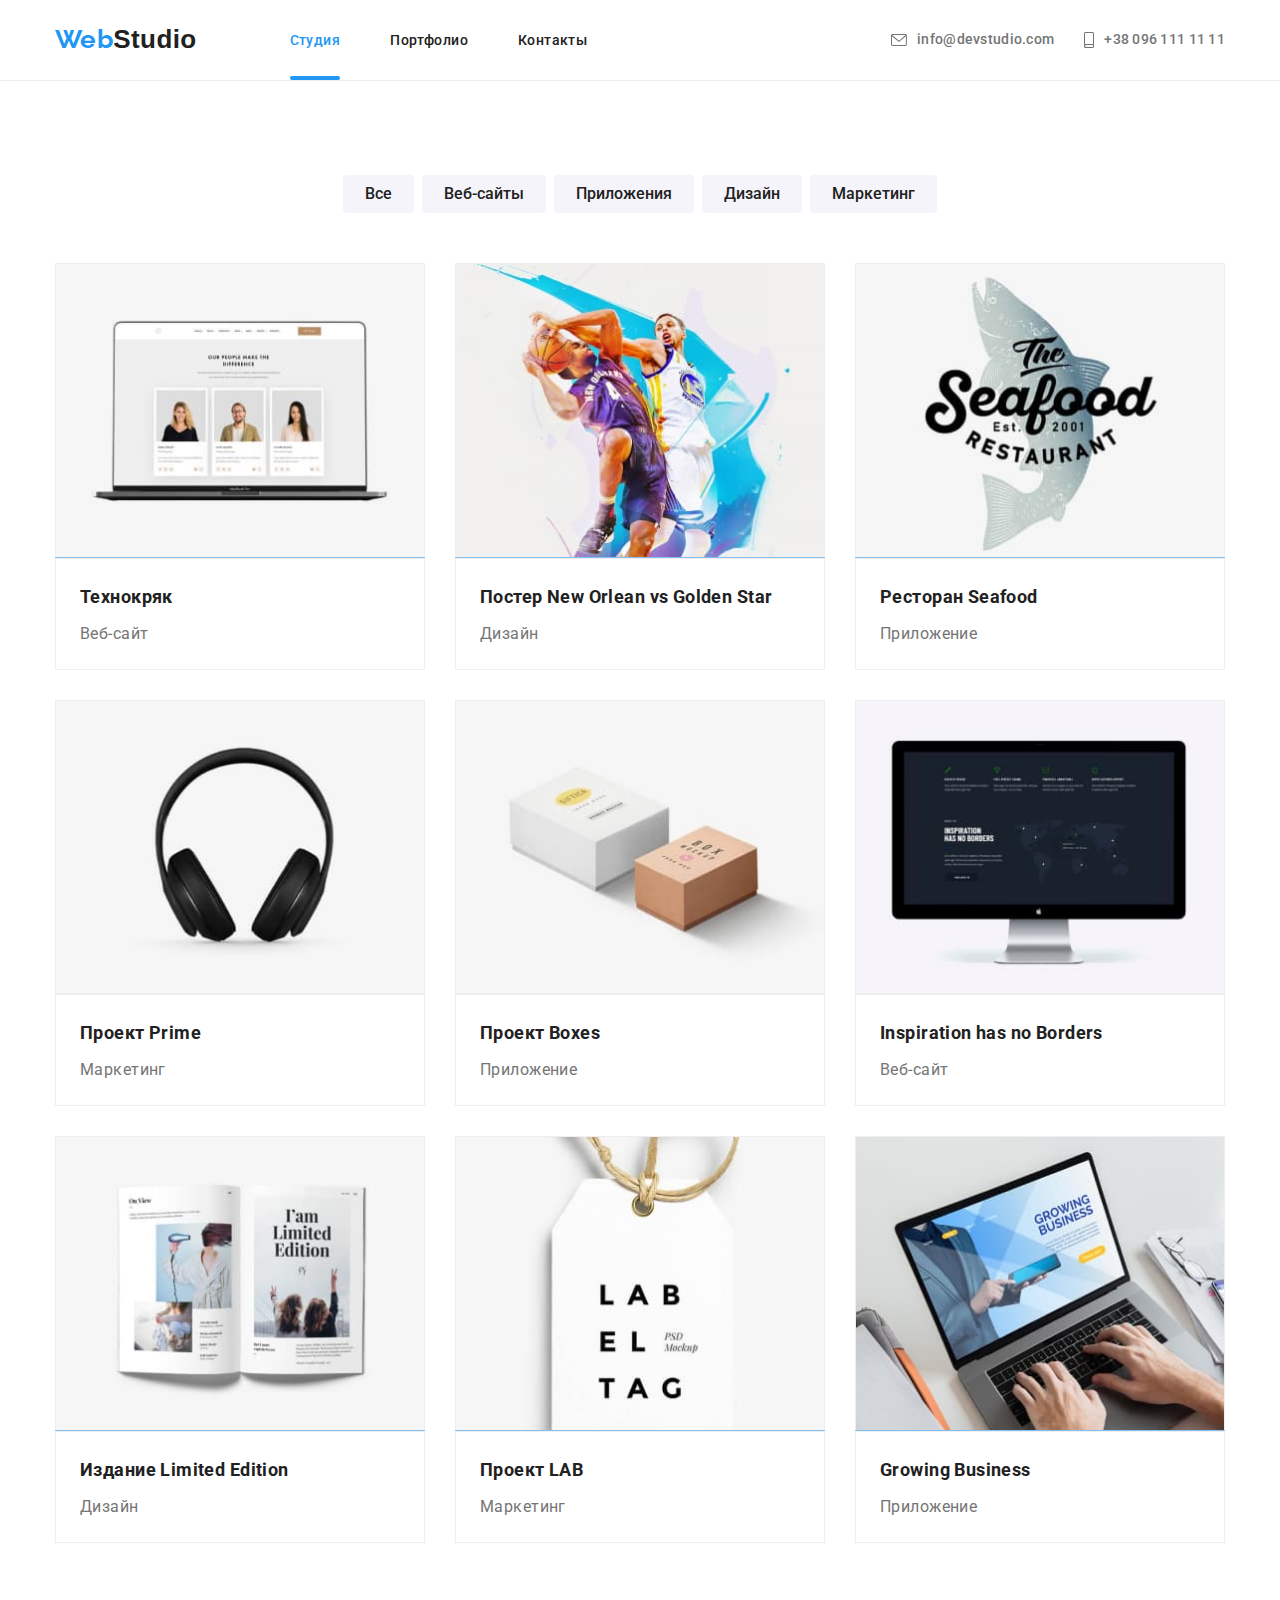
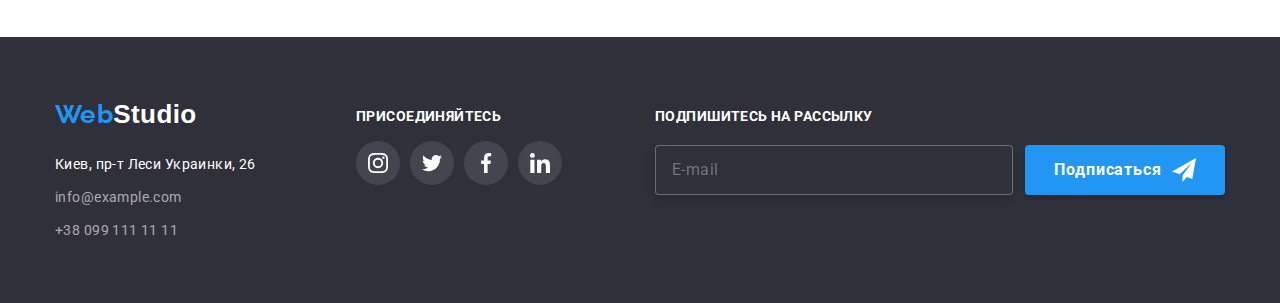
==== commit 8457d496: "portfolio" ====
--- a/portfolio.html
+++ b/portfolio.html
@@ -18,20 +18,55 @@
     <!--Шапка сайта-->
     <header class="page-header">
         <div class="container main-nav">
-            <nav class="main-nav">
-                <a href="./index.html" class="logo">Web<span class="logo__item">Studio</span></a>
-                <ul class="site-nav list">
-                    <li class="site-nav__item"><a href="./index.html" class="site-nav__link">Студия</a></li>
-                    <li class="site-nav__item"><a href="./portfolio.html" class="site-nav__link current">Портфолио</a></li>
-                    <li class="site-nav__item"><a href="" class="site-nav__link">Контакты</a></li>
+        <nav class="main-nav">
+              <div class="main-nav__content">
+            <a href="./index.html" class="logo">Web<span class="logo__item">Studio</span></a>
+            <button type="button" class="menu-button is-open" aria-expanded="false" 
+            aria-controls="menu-container" data-menu-button>
+                <svg width="40" height="40" aria-label="Переключатель мобильного меню">
+                    <use class="menu-button__icon-menu" href="./images/symbol-defs-2.svg#icon-menu"></use>
+                    <use class="menu-button__icon-closemenu" href="./images/symbol-defs-2.svg#icon-closemenu"></use>
+                </svg>
+            </button>
+                </div>
+            <div class="menu-container" id="menu-container" data-menu>
+                <div class="navigation">
+                <ul class="menu list">
+                    <li class="menu__item"><a href="./index.html" class="menu__link">Студия</a></li>
+                    <li class="menu__item"><a href="./portfolio.html" class="menu__link current">Портфолио</a></li>
+                    <li class="menu__item"><a href="" class="menu__link">Контакты</a></li>
                 </ul>
-            </nav>
+               <div class="contacts">
+                    <a href="tel:+380961111111" class="menu-contacts__link-tel">+38 096 111 11 11</a>
+                    <a href="mainto:info@devstudio.com" class="menu-contacts__link-mail">info@devstudio.com</a>
+                <ul class="menu-network list">
+                    <li class="menu-network__item link">
+                        <a href="" aria-label="Instagram" class="menu-network__link">Instagram</a>
+                    </li>
+                    <li class="menu-network__item link">
+                        <a href="" aria-label="Twitter" class="menu-network__link">Twitter</a>
+                    </li>
+                    <li class="menu-network__item link">
+                        <a href="" aria-label="Facebook" class="menu-network__link">Facebook</a>
+                    </li>
+                    <li class="menu-network__item link">
+                        <a href="" aria-label="LinkedIn" class="menu-network__link">LinkedIn</a>
+                    </li>
+                </ul>
+                </div>
+            </div>
+            <ul class="site-nav list">
+                <li class="site-nav__item"><a href="./index.html" class="site-nav__link current">Студия</a></li>
+                <li class="site-nav__item"><a href="./portfolio.html" class="site-nav__link">Портфолио</a></li>
+                <li class="site-nav__item"><a href="" class="site-nav__link">Контакты</a></li>
+            </ul>
+        </nav>
             <ul class="auth-nav list">
                 <li class="auth-nav__item link">
                     <a href="mainto:info@devstudio.com" class="auth-nav__link">
-                        <svg class="auth-nav__icon" width="16" height="12">
-                            <use href="./images/symbol-defs-2.svg#icon-mail"></use>
-                        </svg>info@devstudio.com</a>
+                       <svg class="auth-nav__icon" width="16" height="12">
+                           <use href="./images/symbol-defs-2.svg#icon-mail"></use>
+                       </svg>info@devstudio.com</a>
                 </li>
                 <li class="auth-nav__item link">
                     <a href="tel:+380961111111" class="auth-nav__link">
@@ -168,54 +203,54 @@
             </div>
         </section>
     </main>
-<footer class="footer">
-    <div class="container addres">
+    <footer class="footer">
+        <div class="container addres">
         <div class="container__addres">
+            <div class="footer-logo">
             <a href="./index.html" class="logo">Web<span class="logo__items">Studio</span></a>
-            <address>
-                <ul class="contact-address list">
-                    <li class="contact-address__item">Киев, пр-т Леси Украинки, 26</li>
-                    <li class="contact-address__item"><a href="mainto:info@example.com"
-                            class="address">info@example.com</a></li>
-                    <li class="contact-address__item"><a href="tel:+380991111111" class="address">+38 099 111 11 11</a>
-                    </li>
-                </ul>
-            </address>
+            </div>
+        <address>
+            <ul class="contact-address list">
+                <li class="contact-address__item">Киев, пр-т Леси Украинки, 26</li>
+                <li class="contact-address__item"><a href="mainto:info@example.com" class="address">info@example.com</a></li>
+                <li class="contact-address__item"><a href="tel:+380991111111" class="address">+38 099 111 11 11</a></li>
+            </ul>
+        </address>
         </div>
         <div class="sotial">
-            <p class="sotial__text">ПРИСОЕДИНЯЙТЕСЬ</p>
-            <ul class="icon list">
-                <li class="icon__item">
-                    <a href="" class="icon__contact-footer" aria-label="instagram">
-                        <svg class="icons" width="20" height="20">
-                            <use href="./images/symbol-defs-2.svg#icon-instagram"></use>
-                        </svg>
-                    </a>
-                </li>
-                <li class="icon__item">
-                    <a href="" class="icon__contact-footer" aria-label="twitter">
-                        <svg class="icons" width="20" height="20">
-                            <use href="./images/symbol-defs-2.svg#icon-twitter"></use>
-                        </svg>
-                    </a>
-                </li>
-                <li class="icon__item">
-                    <a href="" class="icon__contact-footer" aria-label="fasebook">
-                        <svg class="icons" width="20" height="20">
-                            <use href="./images/symbol-defs-2.svg#icon-facebook"></use>
-                        </svg>
-                    </a>
-                </li>
-                <li class="icon__item">
-                    <a href="" class="icon__contact-footer" aria-label="linkedin">
-                        <svg class="icons" width="20" height="20">
-                            <use href="./images/symbol-defs-2.svg#icon-linkedin"></use>
-                        </svg>
-                    </a>
-                </li>
-            </ul>
-        </div>
-        <!--Подписка-->
+        <p class="sotial__text">ПРИСОЕДИНЯЙТЕСЬ</p>
+        <ul class="icon list">
+            <li class="icon__item">
+            <a href="" class="icon__contact-footer" aria-label="instagram">
+                <svg class="icons" width="20" height="20">
+                    <use href="./images/symbol-defs-2.svg#icon-instagram"></use>
+                </svg>
+            </a>
+            </li>
+            <li class="icon__item">
+            <a href="" class="icon__contact-footer" aria-label="twitter">
+                <svg class="icons" width="20" height="20">
+                    <use href="./images/symbol-defs-2.svg#icon-twitter"></use>
+                </svg>
+            </a>
+            </li>
+            <li class="icon__item">
+            <a href="" class="icon__contact-footer" aria-label="fasebook">
+                <svg class="icons" width="20" height="20">
+                    <use href="./images/symbol-defs-2.svg#icon-facebook"></use>
+                </svg>
+            </a>
+            </li>
+            <li class="icon__item">
+            <a href="" class="icon__contact-footer" aria-label="linkedin">
+                <svg class="icons" width="20" height="20">
+                    <use href="./images/symbol-defs-2.svg#icon-linkedin"></use>
+                </svg>
+            </a>
+            </li>
+        </ul>
+        </div>
+            <!--Подписка-->
         <div class="subscribe">
             <h2 class="input__text">ПОДПИШИТЕСЬ НА РАССЫЛКУ</h2>
             <form class="form-subscribe">
--- a/css/main.min.css
+++ b/css/main.min.css
@@ -1,2 +1,2 @@
-.container{width:1200px;padding-left:15px;padding-right:15px;margin:0 auto}.section{padding-top:94px;padding-bottom:94px}.section:nth-child(2){padding-bottom:0px}body{background-color:#fff;color:#757575;font-family:Roboto, sans-serif;font-size:14px;line-height:1.71;font-weight:400;letter-spacing:0.42px}.list{padding:0px;margin:0px;list-style:none;font-style:normal}img{display:block;max-width:100%;height:auto}svg{display:block;max-width:100%;height:auto}.auth-nav{display:-webkit-box;display:-webkit-flex;display:-ms-flexbox;display:flex;margin-left:auto;padding-top:32px;padding-bottom:32px}.auth-nav__link{display:-webkit-box;display:-webkit-flex;display:-ms-flexbox;display:flex;-webkit-box-align:center;-webkit-align-items:center;-ms-flex-align:center;align-items:center;-webkit-box-pack:center;-webkit-justify-content:center;-ms-flex-pack:center;justify-content:center;color:#757575;fill:#757575;text-decoration:none;cursor:pointer;font-size:14px;line-height:1.14;font-weight:500;font-style:normal;letter-spacing:0.02em;-webkit-transition:color 250ms cubic-bezier(0.4, 0, 0.2, 1);-o-transition:color 250ms cubic-bezier(0.4, 0, 0.2, 1);transition:color 250ms cubic-bezier(0.4, 0, 0.2, 1)}.auth-nav__link:hover,.auth-nav__link:focus{color:#2196f3;fill:#2196f3}.auth-nav__item+.auth-nav__item{margin-left:30px}.auth-nav__icon:first-child{margin-right:10px}.hero__button{display:inline-block;-webkit-border-radius:4px;border-radius:4px;padding:10px 32px;min-width:200px;border:0px solid transparent;color:#fff;background-color:#2196f3;cursor:pointer;font-family:inherit;font-size:16px;line-height:1.88;font-weight:700;text-align:center}.button-second{display:inline-block;-webkit-border-radius:4px;border-radius:4px;padding:6px 22px;border:0px solid transparent;color:#212121;background-color:#f5f4fa;cursor:pointer;font-family:inherit;font-size:16px;line-height:1.63;font-weight:500;text-align:center;-webkit-transition:color 250ms cubic-bezier(0.4, 0, 0.2, 1),background-color 250ms cubic-bezier(0.4, 0, 0.2, 1),-webkit-box-shadow 250ms cubic-bezier(0.4, 0, 0.2, 1);transition:color 250ms cubic-bezier(0.4, 0, 0.2, 1),background-color 250ms cubic-bezier(0.4, 0, 0.2, 1),-webkit-box-shadow 250ms cubic-bezier(0.4, 0, 0.2, 1);-o-transition:color 250ms cubic-bezier(0.4, 0, 0.2, 1),background-color 250ms cubic-bezier(0.4, 0, 0.2, 1),box-shadow 250ms cubic-bezier(0.4, 0, 0.2, 1);transition:color 250ms cubic-bezier(0.4, 0, 0.2, 1),background-color 250ms cubic-bezier(0.4, 0, 0.2, 1),box-shadow 250ms cubic-bezier(0.4, 0, 0.2, 1);transition:color 250ms cubic-bezier(0.4, 0, 0.2, 1),background-color 250ms cubic-bezier(0.4, 0, 0.2, 1),box-shadow 250ms cubic-bezier(0.4, 0, 0.2, 1),-webkit-box-shadow 250ms cubic-bezier(0.4, 0, 0.2, 1)}.button-second:hover,.button-second:focus{-webkit-box-shadow:0px 1px 1px rgba(0,0,0,0.12),0px 4px 4px rgba(0,0,0,0.06),1px 4px 6px rgba(0,0,0,0.16);box-shadow:0px 1px 1px rgba(0,0,0,0.12),0px 4px 4px rgba(0,0,0,0.06),1px 4px 6px rgba(0,0,0,0.16);color:#fff;background-color:#2196f3}.button-subscribe{display:-webkit-box;display:-webkit-flex;display:-ms-flexbox;display:flex;-webkit-box-align:center;-webkit-align-items:center;-ms-flex-align:center;align-items:center;-webkit-box-pack:center;-webkit-justify-content:center;-ms-flex-pack:center;justify-content:center;width:200px;height:50px;border:0px;margin-left:12px;margin-top:20px;font-size:16px;line-height:1.88;font-weight:700;letter-spacing:0.06em;text-align:center;color:#fff;background:#2196f3;-webkit-box-shadow:0px 4px 4px rgba(0,0,0,0.15);box-shadow:0px 4px 4px rgba(0,0,0,0.15);-webkit-border-radius:4px;border-radius:4px}.button-modal{display:-webkit-box;display:-webkit-flex;display:-ms-flexbox;display:flex;-webkit-box-align:center;-webkit-align-items:center;-ms-flex-align:center;align-items:center;-webkit-box-pack:center;-webkit-justify-content:center;-ms-flex-pack:center;justify-content:center;width:30px;height:30px;position:absolute;top:8px;right:8px;padding:6px;-webkit-border-radius:50%;border-radius:50%;content:' ';border:1px solid rgba(0,0,0,0.1);background-color:#fff;fill:#212121;cursor:pointer;-webkit-transition:background-color 250ms cubic-bezier(0.4, 0, 0.2, 1);-o-transition:background-color 250ms cubic-bezier(0.4, 0, 0.2, 1);transition:background-color 250ms cubic-bezier(0.4, 0, 0.2, 1)}.button-modal:hover{fill:#2196f3}.button-submit{display:block;width:200px;height:50px;margin:0 auto;padding:10px 55px;color:#fff;background-color:#2196f3;font-size:16px;line-height:1.88;font-weight:700;border:0px;-webkit-box-shadow:0px 4px 4px rgba(0,0,0,0.15);box-shadow:0px 4px 4px rgba(0,0,0,0.15);-webkit-border-radius:4px;border-radius:4px;-webkit-box-align:center;-webkit-align-items:center;-ms-flex-align:center;align-items:center;text-align:center}.hero{max-width:1600px;height:600px;margin-left:auto;margin-right:auto;text-align:center;padding-top:200px;padding-bottom:200px;background-color:#2f303a;background-image:-webkit-gradient(linear, left top, right top, from(rgba(47,48,58,0.4)), to(rgba(47,48,58,0.4))),url(../images/Imghero.jpg);background-image:-webkit-linear-gradient(left, rgba(47,48,58,0.4), rgba(47,48,58,0.4)),url(../images/Imghero.jpg);background-image:-o-linear-gradient(left, rgba(47,48,58,0.4), rgba(47,48,58,0.4)),url(../images/Imghero.jpg);background-image:linear-gradient(to right, rgba(47,48,58,0.4), rgba(47,48,58,0.4)),url(../images/Imghero.jpg);background-repeat:no-repeat;-webkit-background-size:cover;background-size:cover;background-position:center}.hero__title{margin-top:0px;margin-bottom:30px;color:#fff;font-size:44px;line-height:1.36;font-weight:900}.icon,.icon-footer{display:-webkit-box;display:-webkit-flex;display:-ms-flexbox;display:flex;-webkit-box-align:center;-webkit-align-items:center;-ms-flex-align:center;align-items:center;-webkit-box-pack:center;-webkit-justify-content:center;-ms-flex-pack:center;justify-content:center}.icon__contact{display:-webkit-box;display:-webkit-flex;display:-ms-flexbox;display:flex;width:44px;height:44px;margin-top:16px;padding:12px;border:none;-webkit-border-radius:50%;border-radius:50%;fill:#afb1b8;background-color:#fff;cursor:pointer;-webkit-transition:fill 250ms cubic-bezier(0.4, 0, 0.2, 1),background-color 250ms cubic-bezier(0.4, 0, 0.2, 1);-o-transition:fill 250ms cubic-bezier(0.4, 0, 0.2, 1),background-color 250ms cubic-bezier(0.4, 0, 0.2, 1);transition:fill 250ms cubic-bezier(0.4, 0, 0.2, 1),background-color 250ms cubic-bezier(0.4, 0, 0.2, 1)}.icon__contact:hover,.icon__contact:focus{fill:#fff;background-color:#2196f3}.icon__item+.icon__item{margin-left:10px}.icon__contact-footer{display:-webkit-box;display:-webkit-flex;display:-ms-flexbox;display:flex;width:44px;height:44px;margin-top:16px;padding:12px;border:none;-webkit-border-radius:50%;border-radius:50%;cursor:pointer;fill:#fff;background-color:rgba(255,255,255,0.1);-webkit-transition:fill 250ms cubic-bezier(0.4, 0, 0.2, 1),background-color 250ms cubic-bezier(0.4, 0, 0.2, 1);-o-transition:fill 250ms cubic-bezier(0.4, 0, 0.2, 1),background-color 250ms cubic-bezier(0.4, 0, 0.2, 1);transition:fill 250ms cubic-bezier(0.4, 0, 0.2, 1),background-color 250ms cubic-bezier(0.4, 0, 0.2, 1)}.icon__contact-footer:hover,.icon__contact-footer:focus{fill:#fff;background:#2196f3}.logo{color:#2196f3;text-decoration:none;font-family:Raleway, sans-serif;font-size:26px;line-height:1.17;font-weight:700}.logo__item{color:#212121;font-family:Oleo Script, sans-serif;font-size:26px;line-height:1.38;font-weight:700}.logo__items{color:#fff;font-family:Oleo Script, sans-serif;font-size:26px;line-height:1.38;font-weight:700}.backdrop{position:fixed;top:0;left:0;width:100%;height:100%;padding:8px;background-color:#00000033}.backdrop.is-hidden{opacity:0;pointer-events:none;visibility:hidden}.backdrop.is-hidden .modal{-webkit-transform:scale(1.1) translate(-50%, -50%);-ms-transform:scale(1.1) translate(-50%, -50%);transform:scale(1.1) translate(-50%, -50%)}.modal{display:block;width:528px;height:581px;padding:40px;background-color:#fff;-webkit-box-shadow:0px 1px 3px rgba(0,0,0,0.12),0px 1px 1px rgba(0,0,0,0.14),0px 2px 1px rgba(0,0,0,0.2);box-shadow:0px 1px 3px rgba(0,0,0,0.12),0px 1px 1px rgba(0,0,0,0.14),0px 2px 1px rgba(0,0,0,0.2);-webkit-border-radius:4px;border-radius:4px;position:absolute;top:50%;left:50%;-webkit-transform:scale(1) translate(-50%, -50%);-ms-transform:scale(1) translate(-50%, -50%);transform:scale(1) translate(-50%, -50%);-webkit-transition:scale 250ms cubic-bezier(0.4, 0, 0.2, 1),translate 250ms cubic-bezier(0.4, 0, 0.2, 1),opacity 250ms cubic-bezier(0.4, 0, 0.2, 1);-o-transition:scale 250ms cubic-bezier(0.4, 0, 0.2, 1),translate 250ms cubic-bezier(0.4, 0, 0.2, 1),opacity 250ms cubic-bezier(0.4, 0, 0.2, 1);transition:scale 250ms cubic-bezier(0.4, 0, 0.2, 1),translate 250ms cubic-bezier(0.4, 0, 0.2, 1),opacity 250ms cubic-bezier(0.4, 0, 0.2, 1)}.modal__text{font-size:20px;line-height:1.15;font-weight:700;text-align:center;letter-spacing:0.03em;color:#212121;margin-bottom:12px;margin-top:0}.form-field{display:-webkit-box;display:-webkit-flex;display:-ms-flexbox;display:flex;-webkit-box-orient:vertical;-webkit-box-direction:normal;-webkit-flex-direction:column;-ms-flex-direction:column;flex-direction:column;padding:0;margin-bottom:10px}.form-field__label{position:relative;font-family:inherit;font-size:12px;line-height:1.17;font-weight:400;letter-spacing:0.01em}.form-field__input{font-family:inherit;color:#757575;letter-spacing:0.01em;background:#fff;border:1px solid rgba(33,33,33,0.2);-webkit-border-radius:4px;border-radius:4px;padding:0 10px 0 42px;margin-top:4px;width:100%;height:40px;-webkit-transition:border 250ms cubic-bezier(0.4, 0, 0.2, 1);-o-transition:border 250ms cubic-bezier(0.4, 0, 0.2, 1);transition:border 250ms cubic-bezier(0.4, 0, 0.2, 1)}.form-field__input:focus{border:1px solid #2196f3;outline:none}.form-field__input:focus+.form-field__icon{fill:#2196f3}.form-field__icon{display:block;position:absolute;top:50%;left:12px;fill:#212121;display:block;-webkit-transition:fill 250ms cubic-bezier(0.4, 0, 0.2, 1);-o-transition:fill 250ms cubic-bezier(0.4, 0, 0.2, 1);transition:fill 250ms cubic-bezier(0.4, 0, 0.2, 1)}.form-field__feedback{display:block;font-family:inherit;letter-spacing:0.01em;background:#fff;border:1px solid rgba(33,33,33,0.2);-webkit-border-radius:4px;border-radius:4px;padding:12px 16px;margin-top:4px;width:100%;height:120px;resize:none}.form-field__feedback:focus{border:1px solid var(--accent-color)}.form-field__feedback::-webkit-input-placeholder{color:#75757580}.form-field__feedback:-ms-input-placeholder{color:#75757580}.form-field__feedback::-ms-input-placeholder{color:#75757580}.form-field__feedback::placeholder{color:#75757580}.form-field__label-check{display:-webkit-box;display:-webkit-flex;display:-ms-flexbox;display:flex;-webkit-box-align:center;-webkit-align-items:center;-ms-flex-align:center;align-items:center;font-family:inherit;font-size:14px;line-height:1.71;font-weight:400;letter-spacing:0.03em;color:#757575;padding-left:36px;margin-top:20px;margin-bottom:30px}.form-field__check-contract{color:#2196f3}.form-field__input-check{display:block;position:absolute;width:1px;height:1px;margin:-1px;padding:0;border:0;clip:rect(0 0 0 0);overflow:hidden}.form-field__icon-box{display:inline-block;position:absolute;margin-left:-24px;width:16px;height:15px}.form-field__input-check:checked+.form-field__icon-box{background-image:url("../images/icon-check.svg");-webkit-background-size:contain;background-size:contain;background-position:center;background-repeat:no-repeat;-webkit-background-origin:border-box;background-origin:border-box;border-color:#2196f3;background-color:#2196f3;outline:1px solid #2196f3;fill:#2196f3}.form-field__input-check:checked+.form-field__icon-box:focus+.form-field__icon-box{outline:1px solid var(--accent-color)}.section__title{margin-top:0px;margin-bottom:50px;color:#212121;font-size:36px;line-height:1.17;font-weight:700;text-align:center}.section-feature__title{margin-top:0px;margin-bottom:10px;color:#212121;font-size:14px;line-height:1.17;font-weight:700}.section-feature__text{margin-top:0px;margin-bottom:0px}.section-feature{display:-webkit-box;display:-webkit-flex;display:-ms-flexbox;display:flex}.section-feature__item{display:block;width:270px}.section-feature__item+.section-feature__item{margin-left:30px}.section-works{display:-webkit-box;display:-webkit-flex;display:-ms-flexbox;display:flex}.section-works__item+.section-works__item{margin-left:30px}.section-works__text{display:block;-webkit-box-align:center;-webkit-align-items:center;-ms-flex-align:center;align-items:center;width:370px;height:70px;margin:0;padding-top:27px;padding-bottom:27px;color:#fff;background-color:#2f303acc;font-size:14px;line-height:1.14;font-weight:700;text-align:center;letter-spacing:0.03em;text-transform:uppercase;position:absolute;left:0;bottom:0}.section-works__label{display:-webkit-box;display:-webkit-flex;display:-ms-flexbox;display:flex;position:relative}.section-team{display:-webkit-box;display:-webkit-flex;display:-ms-flexbox;display:flex;text-align:center}.section-team>.section-team__item{background-color:#fff;-webkit-box-shadow:0px 1px 3px rgba(0,0,0,0.12),0px 1px 1px rgba(0,0,0,0.14),0px 2px 1px rgba(0,0,0,0.2);box-shadow:0px 1px 3px rgba(0,0,0,0.12),0px 1px 1px rgba(0,0,0,0.14),0px 2px 1px rgba(0,0,0,0.2);-webkit-border-radius:4px;border-radius:4px;border:1px solid #eee}.section-team__item+.section-team__item{margin-left:30px}.card-box{padding-top:30px;padding-bottom:30px}.card-box__title{color:#212121;font-size:16px;line-height:1.17;font-weight:500}.card-box__text{color:#757575;font-size:16px;line-height:1.17;font-weight:400}.section-button{display:-webkit-box;display:-webkit-flex;display:-ms-flexbox;display:flex;-webkit-box-pack:center;-webkit-justify-content:center;-ms-flex-pack:center;justify-content:center;margin-bottom:50px}.section-button__item+.section-button__item{margin-left:8px}.portfolio-work{display:-webkit-box;display:-webkit-flex;display:-ms-flexbox;display:flex;-webkit-flex-wrap:wrap;-ms-flex-wrap:wrap;flex-wrap:wrap;margin-left:-webkit-calc(-1 * 30px);margin-left:calc(-1 * 30px);margin-top:-webkit-calc(-1 * 30px);margin-top:calc(-1 * 30px)}.portfolio-work>.portfolio-work__item{-webkit-flex-basis:-webkit-calc(1200px / 3 - 30px);-ms-flex-preferred-size:calc(1200px / 3 - 30px);flex-basis:calc(1200px / 3 - 30px);margin-left:30px;margin-top:30px}.portfolio__title{display:block;-webkit-box-align:center;-webkit-align-items:center;-ms-flex-align:center;align-items:center;width:100%;height:100%;margin:0;padding-top:63px;padding-bottom:63px;padding-left:24px;padding-right:24px;color:#fff;background-color:#2196f3e5;font-size:18px;line-height:1.56;font-weight:400;letter-spacing:0.03em;position:absolute;bottom:0;left:0;-webkit-transform:translateY(100%);-ms-transform:translateY(100%);transform:translateY(100%);-webkit-transition:-webkit-transform 250ms cubic-bezier(0.4, 0, 0.2, 1);transition:-webkit-transform 250ms cubic-bezier(0.4, 0, 0.2, 1);-o-transition:transform 250ms cubic-bezier(0.4, 0, 0.2, 1);transition:transform 250ms cubic-bezier(0.4, 0, 0.2, 1);transition:transform 250ms cubic-bezier(0.4, 0, 0.2, 1), -webkit-transform 250ms cubic-bezier(0.4, 0, 0.2, 1)}.overlay{position:relative;overflow:hidden}.portfolio-work__item:hover .portfolio__title{-webkit-transform:translateY(0);-ms-transform:translateY(0);transform:translateY(0)}.card-content__title{margin-bottom:4px;margin-top:0px;color:#212121;font-size:18px;line-height:2;font-weight:700}.card-content__text{margin-top:0px;margin-bottom:0px;color:#757575;font-size:16px;line-height:1.88;font-weight:400;font-size:16px;line-height:1.88}.portfolio{text-decoration:none;display:block;max-width:100%;height:auto;border:1px solid #eee;-webkit-transition:-webkit-box-shadow 250ms cubic-bezier(0.4, 0, 0.2, 1);transition:-webkit-box-shadow 250ms cubic-bezier(0.4, 0, 0.2, 1);-o-transition:box-shadow 250ms cubic-bezier(0.4, 0, 0.2, 1);transition:box-shadow 250ms cubic-bezier(0.4, 0, 0.2, 1);transition:box-shadow 250ms cubic-bezier(0.4, 0, 0.2, 1), -webkit-box-shadow 250ms cubic-bezier(0.4, 0, 0.2, 1)}.portfolio-work__item:hover{-webkit-box-shadow:0px 1px 1px rgba(0,0,0,0.12),0px 4px 4px rgba(0,0,0,0.06),1px 4px 6px rgba(0,0,0,0.16);box-shadow:0px 1px 1px rgba(0,0,0,0.12),0px 4px 4px rgba(0,0,0,0.06),1px 4px 6px rgba(0,0,0,0.16)}.card-content{padding:20px 24px}.addres{display:-webkit-box;display:-webkit-flex;display:-ms-flexbox;display:flex}.address{display:-webkit-box;display:-webkit-flex;display:-ms-flexbox;display:flex;color:#ffffff99;text-decoration:none;width:231px;-webkit-transition:color 250ms cubic-bezier(0.4, 0, 0.2, 1);-o-transition:color 250ms cubic-bezier(0.4, 0, 0.2, 1);transition:color 250ms cubic-bezier(0.4, 0, 0.2, 1)}.address:hover,.address:focus{color:#2196f3}.contact-address{margin-top:20px}.contact-address__item+.contact-address__item{margin-top:9px}.item-feature{display:-webkit-box;display:-webkit-flex;display:-ms-flexbox;display:flex;-webkit-box-align:center;-webkit-align-items:center;-ms-flex-align:center;align-items:center;-webkit-box-pack:center;-webkit-justify-content:center;-ms-flex-pack:center;justify-content:center;margin-bottom:30px;height:120px;width:270px;-webkit-border-radius:4px;border-radius:4px;background-color:#f5f4fa;fill:#212121}.section-cliens{display:-webkit-box;display:-webkit-flex;display:-ms-flexbox;display:flex;-webkit-box-align:center;-webkit-align-items:center;-ms-flex-align:center;align-items:center;-webkit-box-pack:center;-webkit-justify-content:center;-ms-flex-pack:center;justify-content:center}.cliens{display:-webkit-box;display:-webkit-flex;display:-ms-flexbox;display:flex;padding:16px 32px;width:170px;height:92px;-webkit-border-radius:4px;border-radius:4px;border:1px solid #afb1b8;fill:#afb1b8;cursor:pointer;-webkit-transition:fill 250ms cubic-bezier(0.4, 0, 0.2, 1),border 250ms cubic-bezier(0.4, 0, 0.2, 1);-o-transition:fill 250ms cubic-bezier(0.4, 0, 0.2, 1),border 250ms cubic-bezier(0.4, 0, 0.2, 1);transition:fill 250ms cubic-bezier(0.4, 0, 0.2, 1),border 250ms cubic-bezier(0.4, 0, 0.2, 1)}.cliens:hover,.cliens:focus{fill:#2196f3;border:1px solid #2196f3}.section-cliens__item+.section-cliens__item{margin-left:30px}.sotial__text,.input__text{display:block;margin-top:0px;margin-bottom:0px;color:#fff;font-size:14px;line-height:1.14;font-weight:700;letter-spacing:0.03em;text-transform:uppercase}.sotial{display:-webkit-box;display:-webkit-flex;display:-ms-flexbox;display:flex;-webkit-box-orient:vertical;-webkit-box-direction:normal;-webkit-flex-direction:column;-ms-flex-direction:column;flex-direction:column;width:206px;height:80px;margin-left:70px;margin-top:12px;margin-bottom:40px}.button-subscribe__icon-send{margin-left:10px}.form-subscribe{display:-webkit-box;display:-webkit-flex;display:-ms-flexbox;display:flex;-webkit-box-align:center;-webkit-align-items:center;-ms-flex-align:center;align-items:center;-webkit-box-pack:center;-webkit-justify-content:center;-ms-flex-pack:center;justify-content:center}.subscribe{margin-left:93px;margin-top:12px;margin-bottom:34px;height:86px;width:570px}.input-subscribe{width:358px;height:50px;margin-top:20px;padding:15px 16px;border:1px solid rgba(255,255,255,0.3);-webkit-filter:drop-shadow(0px 4px 4px rgba(0,0,0,0.15));filter:drop-shadow(0px 4px 4px rgba(0,0,0,0.15));-webkit-border-radius:4px;border-radius:4px;font-size:16px;line-height:1.25;font-weight:400;-webkit-box-align:center;-webkit-align-items:center;-ms-flex-align:center;align-items:center;letter-spacing:0.03em;color:rgba(255,255,255,0.6);background-color:#2f303a}.ours-team{margin-left:auto;margin-right:auto;text-align:center;background-color:#f5f4fa}.container__addres{-webkit-box-orient:vertical;-webkit-box-direction:normal;-webkit-flex-direction:column;-ms-flex-direction:column;flex-direction:column}.site-nav{display:-webkit-box;display:-webkit-flex;display:-ms-flexbox;display:flex;margin-left:93px}.site-nav__item+.site-nav__item{margin-left:50px}.site-nav__link{display:-webkit-box;display:-webkit-flex;display:-ms-flexbox;display:flex;padding-top:32px;padding-bottom:32px;color:#212121;text-decoration:none;font-size:14px;line-height:1.17;font-weight:500;position:relative;-webkit-transition:color 250ms cubic-bezier(0.4, 0, 0.2, 1);-o-transition:color 250ms cubic-bezier(0.4, 0, 0.2, 1);transition:color 250ms cubic-bezier(0.4, 0, 0.2, 1)}.site-nav__link:hover,.site-nav__link:focus{color:#2196f3}.site-nav__link.current{color:#2196f3}.site-nav__link.current::after{display:inline-block;content:'';width:100%;height:4px;border-bottom:solid 4px #2196f3;-webkit-border-radius:2px;border-radius:2px;position:absolute;bottom:0;right:0}.footer{border:#2f303a;background-color:#2f303a;color:#fff;text-decoration:none;padding-top:60px;padding-bottom:60px}.page-header{margin:0 auto;border-bottom:1px solid #ececec}.main-nav{display:-webkit-box;display:-webkit-flex;display:-ms-flexbox;display:flex;-webkit-box-align:center;-webkit-align-items:center;-ms-flex-align:center;align-items:center}
+.container{padding-left:15px;padding-right:15px;margin-left:auto;margin-right:auto}@media screen and (max-width: 767px){.container{width:480px}}@media screen and (min-width: 768px){.container{width:768px}}@media screen and (min-width: 1200px){.container{width:1200px}}@media screen and (max-width: 767px){.section{padding-top:60px;padding-bottom:60px}.section:nth-child(2){padding-bottom:0px}}@media screen and (min-width: 1200px){.section{padding-top:94px;padding-bottom:94px}.section:nth-child(2){padding-bottom:0px}}body{background-color:#fff;color:#757575;font-family:Roboto, sans-serif;font-size:14px;line-height:1.71;font-weight:400;letter-spacing:0.42px}.body.modal-open{overflow:hidden}.list{padding:0px;margin:0px;list-style:none;font-style:normal}img{display:block;max-width:100%;height:auto}svg{display:block;max-width:100%;height:auto}@media screen and (max-width: 767px){.auth-nav.list{width:100%;display:none}}@media screen and (min-width: 768px){.auth-nav.list{display:none}}@media screen and (min-width: 1200px){.auth-nav.list{display:-webkit-box;display:-webkit-flex;display:-ms-flexbox;display:flex;margin-left:auto;padding-top:32px;padding-bottom:32px}}.auth-nav__link{display:-webkit-box;display:-webkit-flex;display:-ms-flexbox;display:flex;-webkit-box-align:center;-webkit-align-items:center;-ms-flex-align:center;align-items:center;-webkit-box-pack:center;-webkit-justify-content:center;-ms-flex-pack:center;justify-content:center;color:#757575;fill:#757575;text-decoration:none;cursor:pointer;font-size:14px;line-height:1.14;font-weight:500;font-style:normal;letter-spacing:0.02em;-webkit-transition:color 250ms cubic-bezier(0.4, 0, 0.2, 1);-o-transition:color 250ms cubic-bezier(0.4, 0, 0.2, 1);transition:color 250ms cubic-bezier(0.4, 0, 0.2, 1)}.auth-nav__link:hover,.auth-nav__link:focus{color:#2196f3;fill:#2196f3}.auth-nav__item+.auth-nav__item{margin-left:30px}.auth-nav__icon:first-child{margin-right:10px}.hero__button{display:inline-block;-webkit-border-radius:4px;border-radius:4px;padding:10px 32px;min-width:200px;border:0px solid transparent;color:#fff;background-color:#2196f3;cursor:pointer;font-family:inherit;font-size:16px;line-height:1.88;font-weight:700;text-align:center}@media screen and (max-width: 767px){.button-second{display:inline-block;-webkit-border-radius:4px;border-radius:4px;padding:6px 22px;border:0px solid transparent;color:#212121;background-color:#f5f4fa;cursor:pointer;font-family:inherit;font-size:16px;line-height:1.63;font-weight:500;-webkit-transition:color 250ms cubic-bezier(0.4, 0, 0.2, 1),background-color 250ms cubic-bezier(0.4, 0, 0.2, 1),-webkit-box-shadow 250ms cubic-bezier(0.4, 0, 0.2, 1);transition:color 250ms cubic-bezier(0.4, 0, 0.2, 1),background-color 250ms cubic-bezier(0.4, 0, 0.2, 1),-webkit-box-shadow 250ms cubic-bezier(0.4, 0, 0.2, 1);-o-transition:color 250ms cubic-bezier(0.4, 0, 0.2, 1),background-color 250ms cubic-bezier(0.4, 0, 0.2, 1),box-shadow 250ms cubic-bezier(0.4, 0, 0.2, 1);transition:color 250ms cubic-bezier(0.4, 0, 0.2, 1),background-color 250ms cubic-bezier(0.4, 0, 0.2, 1),box-shadow 250ms cubic-bezier(0.4, 0, 0.2, 1);transition:color 250ms cubic-bezier(0.4, 0, 0.2, 1),background-color 250ms cubic-bezier(0.4, 0, 0.2, 1),box-shadow 250ms cubic-bezier(0.4, 0, 0.2, 1),-webkit-box-shadow 250ms cubic-bezier(0.4, 0, 0.2, 1)}.button-second:hover,.button-second:focus{-webkit-box-shadow:0px 1px 1px rgba(0,0,0,0.12),0px 4px 4px rgba(0,0,0,0.06),1px 4px 6px rgba(0,0,0,0.16);box-shadow:0px 1px 1px rgba(0,0,0,0.12),0px 4px 4px rgba(0,0,0,0.06),1px 4px 6px rgba(0,0,0,0.16);color:#fff;background-color:#2196f3}}@media screen and (min-width: 1200px){.button-second{display:inline-block;-webkit-border-radius:4px;border-radius:4px;padding:6px 22px;border:0px solid transparent;color:#212121;background-color:#f5f4fa;cursor:pointer;font-family:inherit;font-size:16px;line-height:1.63;font-weight:500;text-align:center;-webkit-transition:color 250ms cubic-bezier(0.4, 0, 0.2, 1),background-color 250ms cubic-bezier(0.4, 0, 0.2, 1),-webkit-box-shadow 250ms cubic-bezier(0.4, 0, 0.2, 1);transition:color 250ms cubic-bezier(0.4, 0, 0.2, 1),background-color 250ms cubic-bezier(0.4, 0, 0.2, 1),-webkit-box-shadow 250ms cubic-bezier(0.4, 0, 0.2, 1);-o-transition:color 250ms cubic-bezier(0.4, 0, 0.2, 1),background-color 250ms cubic-bezier(0.4, 0, 0.2, 1),box-shadow 250ms cubic-bezier(0.4, 0, 0.2, 1);transition:color 250ms cubic-bezier(0.4, 0, 0.2, 1),background-color 250ms cubic-bezier(0.4, 0, 0.2, 1),box-shadow 250ms cubic-bezier(0.4, 0, 0.2, 1);transition:color 250ms cubic-bezier(0.4, 0, 0.2, 1),background-color 250ms cubic-bezier(0.4, 0, 0.2, 1),box-shadow 250ms cubic-bezier(0.4, 0, 0.2, 1),-webkit-box-shadow 250ms cubic-bezier(0.4, 0, 0.2, 1)}.button-second:hover,.button-second:focus{-webkit-box-shadow:0px 1px 1px rgba(0,0,0,0.12),0px 4px 4px rgba(0,0,0,0.06),1px 4px 6px rgba(0,0,0,0.16);box-shadow:0px 1px 1px rgba(0,0,0,0.12),0px 4px 4px rgba(0,0,0,0.06),1px 4px 6px rgba(0,0,0,0.16);color:#fff;background-color:#2196f3}}@media screen and (max-width: 767px){.button-subscribe{display:-webkit-box;display:-webkit-flex;display:-ms-flexbox;display:flex;-webkit-box-align:center;-webkit-align-items:center;-ms-flex-align:center;align-items:center;-webkit-box-pack:center;-webkit-justify-content:center;-ms-flex-pack:center;justify-content:center;width:200px;height:50px;border:0px;margin:0 auto;margin-top:20px;font-size:16px;line-height:1.88;font-weight:700;letter-spacing:0.06em;text-align:center;color:#fff;background:#2196f3;-webkit-box-shadow:0px 4px 4px rgba(0,0,0,0.15);box-shadow:0px 4px 4px rgba(0,0,0,0.15);-webkit-border-radius:4px;border-radius:4px}}@media screen and (min-width: 1200px){.button-subscribe{display:-webkit-box;display:-webkit-flex;display:-ms-flexbox;display:flex;-webkit-box-align:center;-webkit-align-items:center;-ms-flex-align:center;align-items:center;-webkit-box-pack:center;-webkit-justify-content:center;-ms-flex-pack:center;justify-content:center;width:200px;height:50px;border:0px;margin-left:12px;margin-top:20px;font-size:16px;line-height:1.88;font-weight:700;letter-spacing:0.06em;text-align:center;color:#fff;background:#2196f3;-webkit-box-shadow:0px 4px 4px rgba(0,0,0,0.15);box-shadow:0px 4px 4px rgba(0,0,0,0.15);-webkit-border-radius:4px;border-radius:4px}}.button-modal{display:-webkit-box;display:-webkit-flex;display:-ms-flexbox;display:flex;-webkit-box-align:center;-webkit-align-items:center;-ms-flex-align:center;align-items:center;-webkit-box-pack:center;-webkit-justify-content:center;-ms-flex-pack:center;justify-content:center;width:30px;height:30px;position:absolute;top:8px;right:8px;padding:6px;-webkit-border-radius:50%;border-radius:50%;content:' ';border:1px solid rgba(0,0,0,0.1);background-color:#fff;fill:#212121;cursor:pointer;-webkit-transition:background-color 250ms cubic-bezier(0.4, 0, 0.2, 1);-o-transition:background-color 250ms cubic-bezier(0.4, 0, 0.2, 1);transition:background-color 250ms cubic-bezier(0.4, 0, 0.2, 1)}.button-modal:hover{fill:#2196f3}.button-submit{display:block;width:200px;height:50px;margin:0 auto;padding:10px 55px;color:#fff;background-color:#2196f3;font-size:16px;line-height:1.88;font-weight:700;border:0px;-webkit-box-shadow:0px 4px 4px rgba(0,0,0,0.15);box-shadow:0px 4px 4px rgba(0,0,0,0.15);-webkit-border-radius:4px;border-radius:4px;-webkit-box-align:center;-webkit-align-items:center;-ms-flex-align:center;align-items:center;text-align:center}@media screen and (max-width: 767px){.menu-button{display:block;fill:#000;cursor:pointer;border:none;background-color:#fff;padding:0;margin:0;z-index:2}.menu-button:hover,.menu-button:focus{fill:#2196f3}}@media screen and (min-width: 768px){.menu-button{display:none}}@media screen and (min-width: 1200px){.menu-button{display:none}}@media screen and (max-width: 767px){.menu-button .menu-button__icon-menu{display:none}}@media screen and (min-width: 768px){.menu-button .menu-button__icon-menu{display:none}}@media screen and (min-width: 1200px){.menu-button .menu-button__icon-menu{display:none}}@media screen and (max-width: 767px){.menu-button .menu-button__icon-closemenu{display:block}}@media screen and (min-width: 768px){.menu-button .menu-button__icon-closemenu{display:none}}@media screen and (min-width: 1200px){.menu-button .menu-button__icon-closemenu{display:none}}@media screen and (max-width: 767px){.menu-button.is-open .menu-button__icon-menu{display:block}}@media screen and (min-width: 768px){.menu-button.is-open .menu-button__icon-menu{display:none}}@media screen and (min-width: 1200px){.menu-button.is-open .menu-button__icon-menu{display:none}}@media screen and (max-width: 767px){.menu-button.is-open .menu-button__icon-closemenu{display:none}}@media screen and (min-width: 768px){.menu-button.is-open .menu-button__icon-closemenu{display:none}}@media screen and (min-width: 1200px){.menu-button.is-open .menu-button__icon-closemenu{display:none}}@media screen and (max-width: 767px){.section-cliens__item{-webkit-flex-basis:-webkit-calc(480px / 3 - 30px);-ms-flex-preferred-size:calc(480px / 3 - 30px);flex-basis:calc(480px / 3 - 30px);margin-left:30px;margin-top:30px}}@media screen and (min-width: 1200px){.section-cliens__item+.section-cliens__item{margin-left:30px}}@media screen and (max-width: 767px){.section-cliens{display:-webkit-box;display:-webkit-flex;display:-ms-flexbox;display:flex;-webkit-flex-wrap:wrap;-ms-flex-wrap:wrap;flex-wrap:wrap;margin-left:-webkit-calc(-1 * 30px);margin-left:calc(-1 * 30px);margin-top:-webkit-calc(-1 * 30px);margin-top:calc(-1 * 30px)}}@media screen and (min-width: 1200px){.section-cliens{display:-webkit-box;display:-webkit-flex;display:-ms-flexbox;display:flex;-webkit-box-align:center;-webkit-align-items:center;-ms-flex-align:center;align-items:center;-webkit-box-pack:center;-webkit-justify-content:center;-ms-flex-pack:center;justify-content:center}}@media screen and (max-width: 767px){.cliens{display:-webkit-box;display:-webkit-flex;display:-ms-flexbox;display:flex;padding:16px 52px;width:210px;height:92px;-webkit-border-radius:4px;border-radius:4px;border:1px solid #afb1b8;fill:#afb1b8;cursor:pointer;-webkit-transition:fill 250ms cubic-bezier(0.4, 0, 0.2, 1),border 250ms cubic-bezier(0.4, 0, 0.2, 1);-o-transition:fill 250ms cubic-bezier(0.4, 0, 0.2, 1),border 250ms cubic-bezier(0.4, 0, 0.2, 1);transition:fill 250ms cubic-bezier(0.4, 0, 0.2, 1),border 250ms cubic-bezier(0.4, 0, 0.2, 1)}.cliens:hover,.cliens:focus{fill:#2196f3;border:1px solid #2196f3}}@media screen and (min-width: 1200px){.cliens{display:-webkit-box;display:-webkit-flex;display:-ms-flexbox;display:flex;padding:16px 32px;width:170px;height:92px;-webkit-border-radius:4px;border-radius:4px;border:1px solid #afb1b8;fill:#afb1b8;cursor:pointer;-webkit-transition:fill 250ms cubic-bezier(0.4, 0, 0.2, 1),border 250ms cubic-bezier(0.4, 0, 0.2, 1);-o-transition:fill 250ms cubic-bezier(0.4, 0, 0.2, 1),border 250ms cubic-bezier(0.4, 0, 0.2, 1);transition:fill 250ms cubic-bezier(0.4, 0, 0.2, 1),border 250ms cubic-bezier(0.4, 0, 0.2, 1)}.cliens:hover,.cliens:focus{fill:#2196f3;border:1px solid #2196f3}}@media screen and (max-width: 767px){.hero{width:100%;height:400px;margin-left:auto;margin-right:auto;text-align:center;padding-top:118px;padding-bottom:118px;background-color:#2f303a;background-image:-webkit-gradient(linear, left top, right top, from(rgba(47,48,58,0.4)), to(rgba(47,48,58,0.4))),url(../images/Imghero.jpg);background-image:-webkit-linear-gradient(left, rgba(47,48,58,0.4), rgba(47,48,58,0.4)),url(../images/Imghero.jpg);background-image:-o-linear-gradient(left, rgba(47,48,58,0.4), rgba(47,48,58,0.4)),url(../images/Imghero.jpg);background-image:linear-gradient(to right, rgba(47,48,58,0.4), rgba(47,48,58,0.4)),url(../images/Imghero.jpg);background-repeat:no-repeat;-webkit-background-size:cover;background-size:cover;background-position:center}}@media screen and (min-width: 1200px){.hero{max-width:1600px;height:600px;margin-left:auto;margin-right:auto;text-align:center;padding-top:200px;padding-bottom:200px;background-color:#2f303a;background-image:-webkit-gradient(linear, left top, right top, from(rgba(47,48,58,0.4)), to(rgba(47,48,58,0.4))),url(../images/Imghero.jpg);background-image:-webkit-linear-gradient(left, rgba(47,48,58,0.4), rgba(47,48,58,0.4)),url(../images/Imghero.jpg);background-image:-o-linear-gradient(left, rgba(47,48,58,0.4), rgba(47,48,58,0.4)),url(../images/Imghero.jpg);background-image:linear-gradient(to right, rgba(47,48,58,0.4), rgba(47,48,58,0.4)),url(../images/Imghero.jpg);background-repeat:no-repeat;-webkit-background-size:cover;background-size:cover;background-position:center}}@media screen and (max-width: 767px){.hero__title{margin-top:0px;margin-bottom:30px;color:#fff;font-size:26px;line-height:1.62;font-weight:900}}@media screen and (min-width: 1200px){.hero__title{margin-top:0px;margin-bottom:30px;color:#fff;font-size:44px;line-height:1.36;font-weight:900}}@media screen and (max-width: 767px){.hero{width:100%}}@media screen and (min-width: 768px){.hero{width:100%}}@media screen and (min-width: 1200px){.hero{width:100%}}.icon,.icon-footer{display:-webkit-box;display:-webkit-flex;display:-ms-flexbox;display:flex;-webkit-box-align:center;-webkit-align-items:center;-ms-flex-align:center;align-items:center;-webkit-box-pack:center;-webkit-justify-content:center;-ms-flex-pack:center;justify-content:center}.icon__contact{display:-webkit-box;display:-webkit-flex;display:-ms-flexbox;display:flex;width:44px;height:44px;margin-top:16px;padding:12px;border:none;-webkit-border-radius:50%;border-radius:50%;fill:#afb1b8;background-color:#fff;cursor:pointer;-webkit-transition:fill 250ms cubic-bezier(0.4, 0, 0.2, 1),background-color 250ms cubic-bezier(0.4, 0, 0.2, 1);-o-transition:fill 250ms cubic-bezier(0.4, 0, 0.2, 1),background-color 250ms cubic-bezier(0.4, 0, 0.2, 1);transition:fill 250ms cubic-bezier(0.4, 0, 0.2, 1),background-color 250ms cubic-bezier(0.4, 0, 0.2, 1)}.icon__contact:hover,.icon__contact:focus{fill:#fff;background-color:#2196f3}.icon__item+.icon__item{margin-left:10px}@media screen and (max-width: 767px){.icon__contact-footer{display:-webkit-box;display:-webkit-flex;display:-ms-flexbox;display:flex;width:44px;height:44px;margin-top:20px;padding:12px;border:none;-webkit-border-radius:50%;border-radius:50%;letter-spacing:0,03em;cursor:pointer;fill:#fff;background-color:rgba(255,255,255,0.1);-webkit-transition:fill 250ms cubic-bezier(0.4, 0, 0.2, 1),background-color 250ms cubic-bezier(0.4, 0, 0.2, 1);-o-transition:fill 250ms cubic-bezier(0.4, 0, 0.2, 1),background-color 250ms cubic-bezier(0.4, 0, 0.2, 1);transition:fill 250ms cubic-bezier(0.4, 0, 0.2, 1),background-color 250ms cubic-bezier(0.4, 0, 0.2, 1)}.icon__contact-footer:hover,.icon__contact-footer:focus{fill:#fff;background:#2196f3}}@media screen and (min-width: 1200px){.icon__contact-footer{display:-webkit-box;display:-webkit-flex;display:-ms-flexbox;display:flex;width:44px;height:44px;margin-top:16px;padding:12px;border:none;-webkit-border-radius:50%;border-radius:50%;cursor:pointer;fill:#fff;background-color:rgba(255,255,255,0.1);-webkit-transition:fill 250ms cubic-bezier(0.4, 0, 0.2, 1),background-color 250ms cubic-bezier(0.4, 0, 0.2, 1);-o-transition:fill 250ms cubic-bezier(0.4, 0, 0.2, 1),background-color 250ms cubic-bezier(0.4, 0, 0.2, 1);transition:fill 250ms cubic-bezier(0.4, 0, 0.2, 1),background-color 250ms cubic-bezier(0.4, 0, 0.2, 1)}.icon__contact-footer:hover,.icon__contact-footer:focus{fill:#fff;background:#2196f3}}@media screen and (max-width: 767px){.logo{font-size:24px;line-height:1.17;font-weight:700;color:#2196f3;text-decoration:none;font-family:Raleway, sans-serif}}@media screen and (min-width: 1200px){.logo{color:#2196f3;text-decoration:none;font-family:Raleway, sans-serif;font-size:26px;line-height:1.17;font-weight:700}}@media screen and (max-width: 767px){.logo__item{color:#212121;font-family:Oleo Script, sans-serif;font-size:24px;line-height:1.17;font-weight:700}}@media screen and (min-width: 1200px){.logo__item{color:#212121;font-family:Oleo Script, sans-serif;font-size:26px;line-height:1.38;font-weight:700}}@media screen and (max-width: 767px){.logo__items{color:#fff;font-family:Oleo Script, sans-serif;font-size:24px;line-height:1.17;font-weight:700}}@media screen and (min-width: 1200px){.logo__items{color:#fff;font-family:Oleo Script, sans-serif;font-size:26px;line-height:1.38;font-weight:700}}@media screen and (max-width: 767px){.menu-container{display:none;position:absolute;top:0;left:0;width:100vw;background-color:#fff;-webkit-box-shadow:0px 4px 8px rgba(0,0,0,0.04),0px 2px 4px rgba(0,0,0,0.08),0px 1px 3px rgba(0,0,0,0.16);box-shadow:0px 4px 8px rgba(0,0,0,0.04),0px 2px 4px rgba(0,0,0,0.08),0px 1px 3px rgba(0,0,0,0.16);height:100vh;z-index:1}}.menu-container.is-open{display:block;overflow-y:scroll}@media screen and (min-width: 768px){.menu-container{display:-webkit-box;display:-webkit-flex;display:-ms-flexbox;display:flex;-webkit-box-pack:justify;-webkit-justify-content:space-between;-ms-flex-pack:justify;justify-content:space-between}}@media screen and (max-width: 767px){.navigation{margin:40px 48px}}@media screen and (min-width: 768px){.navigation{display:none}}@media screen and (min-width: 1200px){.navigation{display:none}}.menu__item:nth-child(-n+2){margin-bottom:32px}.contacts{margin-top:302px}.menu__link{font-size:40px;line-height:1.18;font-weight:500;letter-spacing:0.02em;text-decoration:none;cursor:pointer;color:#212121}.menu__link:hover,.menu__link:focus{color:#2196f3}.menu__link.current{color:#2196f3}.menu-contacts__link-tel{font-size:34px;line-height:1.18;font-weight:500;letter-spacing:0.02em;text-decoration:none;cursor:pointer;color:#2196f3;margin-bottom:32px;display:block}.menu-contacts__link-mail{font-size:24px;line-height:1.17;font-weight:500;letter-spacing:0.02em;text-decoration:none;cursor:pointer;color:#757575;padding:0}.menu-network{display:-webkit-box;display:-webkit-flex;display:-ms-flexbox;display:flex;margin-top:64px}.menu-network__link{display:-webkit-box;display:-webkit-flex;display:-ms-flexbox;display:flex;text-decoration:none;cursor:pointer;font-size:18px;line-height:1.22;font-weight:500;color:#2196f3;margin-right:10px}.menu-network__item:not(:last-child) ::after{content:'';display:-webkit-inline-box;display:-webkit-inline-flex;display:-ms-inline-flexbox;display:inline-flex;width:1px;height:22px;margin:0;overflow:hidden;margin-left:10px;border-right:1px solid #21212133}@media screen and (max-width: 767px){.backdrop{position:fixed;top:0;left:0;width:100%;height:100%;background-color:#00000033;overflow-y:scroll;padding:93px 15px 94px 15px}}@media screen and (min-width: 768px){.backdrop{overflow-y:scroll;padding:208px 159px 207px 159px;position:fixed;top:0;left:0;width:100%;height:100%;background-color:#00000033}}@media screen and (min-width: 1200px){.backdrop{position:fixed;top:0;left:0;width:100%;height:100%;padding:8px;background-color:#00000033}}.backdrop.is-hidden{opacity:0;pointer-events:none;visibility:hidden}.backdrop.is-hidden .modal{-webkit-transform:scale(1.1) translate(-50%, -50%);-ms-transform:scale(1.1) translate(-50%, -50%);transform:scale(1.1) translate(-50%, -50%)}.modal{display:block;padding:40px;background-color:#fff;-webkit-box-shadow:0px 1px 3px rgba(0,0,0,0.12),0px 1px 1px rgba(0,0,0,0.14),0px 2px 1px rgba(0,0,0,0.2);box-shadow:0px 1px 3px rgba(0,0,0,0.12),0px 1px 1px rgba(0,0,0,0.14),0px 2px 1px rgba(0,0,0,0.2);-webkit-border-radius:4px;border-radius:4px;position:absolute;top:50%;left:50%;-webkit-transform:scale(1) translate(-50%, -50%);-ms-transform:scale(1) translate(-50%, -50%);transform:scale(1) translate(-50%, -50%);-webkit-transition:scale 250ms cubic-bezier(0.4, 0, 0.2, 1),translate 250ms cubic-bezier(0.4, 0, 0.2, 1),opacity 250ms cubic-bezier(0.4, 0, 0.2, 1);-o-transition:scale 250ms cubic-bezier(0.4, 0, 0.2, 1),translate 250ms cubic-bezier(0.4, 0, 0.2, 1),opacity 250ms cubic-bezier(0.4, 0, 0.2, 1);transition:scale 250ms cubic-bezier(0.4, 0, 0.2, 1),translate 250ms cubic-bezier(0.4, 0, 0.2, 1),opacity 250ms cubic-bezier(0.4, 0, 0.2, 1)}@media screen and (max-width: 767px){.modal{width:450px;height:609px}}@media screen and (min-width: 768px){.modal{width:450px;height:609px}}@media screen and (min-width: 1200px){.modal{font-size:14px;line-height:1.71;font-weight:400;width:528px;height:581px}}.modal__text{text-align:center;letter-spacing:0.03em;color:#212121;margin-bottom:12px;margin-top:0}@media screen and (max-width: 767px){.modal__text{font-size:20px;line-height:1.5;font-weight:700}}@media screen and (min-width: 768px){.modal__text{font-size:20px;line-height:1.5;font-weight:700}}@media screen and (min-width: 1200px){.modal__text{font-size:20px;line-height:1.15;font-weight:700}}.form-field{display:-webkit-box;display:-webkit-flex;display:-ms-flexbox;display:flex;-webkit-box-orient:vertical;-webkit-box-direction:normal;-webkit-flex-direction:column;-ms-flex-direction:column;flex-direction:column;padding:0;margin-bottom:10px}.form-field__label{position:relative;font-family:inherit;font-size:12px;line-height:1.17;font-weight:400;letter-spacing:0.01em}.form-field__input{font-family:inherit;color:#757575;letter-spacing:0.01em;background:#fff;border:1px solid rgba(33,33,33,0.2);-webkit-border-radius:4px;border-radius:4px;padding:0 10px 0 42px;margin-top:4px;width:100%;height:40px;-webkit-transition:border 250ms cubic-bezier(0.4, 0, 0.2, 1);-o-transition:border 250ms cubic-bezier(0.4, 0, 0.2, 1);transition:border 250ms cubic-bezier(0.4, 0, 0.2, 1)}.form-field__input:focus{border:1px solid #2196f3;outline:none}.form-field__input:focus+.form-field__icon{fill:#2196f3}.form-field__icon{display:block;position:absolute;top:50%;left:12px;fill:#212121;display:block;-webkit-transition:fill 250ms cubic-bezier(0.4, 0, 0.2, 1);-o-transition:fill 250ms cubic-bezier(0.4, 0, 0.2, 1);transition:fill 250ms cubic-bezier(0.4, 0, 0.2, 1)}.form-field__feedback{display:block;font-family:inherit;letter-spacing:0.01em;background:#fff;border:1px solid rgba(33,33,33,0.2);-webkit-border-radius:4px;border-radius:4px;padding:12px 16px;margin-top:4px;width:100%;height:120px;resize:none}.form-field__feedback:focus{border:1px solid var(--accent-color)}.form-field__feedback::-webkit-input-placeholder{color:#75757580}.form-field__feedback:-ms-input-placeholder{color:#75757580}.form-field__feedback::-ms-input-placeholder{color:#75757580}.form-field__feedback::placeholder{color:#75757580}.form-field__label-check{display:-webkit-box;display:-webkit-flex;display:-ms-flexbox;display:flex;-webkit-box-align:center;-webkit-align-items:center;-ms-flex-align:center;align-items:center;font-family:inherit;letter-spacing:0.03em;color:#757575;margin-top:20px;margin-bottom:30px}@media screen and (max-width: 767px){.form-field__label-check{font-size:12px;line-height:1.17;font-weight:400;padding-left:24px}}@media screen and (min-width: 768px){.form-field__label-check{font-size:12px;line-height:1.17;font-weight:400;padding-left:24px}}@media screen and (min-width: 1200px){.form-field__label-check{font-size:14px;line-height:1.71;font-weight:400;padding-left:36px}}.form-field__check-contract{color:#2196f3}.form-field__input-check{display:block;position:absolute;width:1px;height:1px;margin:-1px;padding:0;border:0;clip:rect(0 0 0 0);overflow:hidden}.form-field__icon-box{display:inline-block;position:absolute;margin-left:-24px;width:16px;height:15px}.form-field__input-check:checked+.form-field__icon-box{background-image:url("../images/icon-check.svg");-webkit-background-size:contain;background-size:contain;background-position:center;background-repeat:no-repeat;-webkit-background-origin:border-box;background-origin:border-box;border-color:#2196f3;background-color:#2196f3;outline:1px solid #2196f3;fill:#2196f3}.form-field__input-check:checked+.form-field__icon-box:focus+.form-field__icon-box{outline:1px solid var(--accent-color)}@media screen and (max-width: 767px){.section-button__item:nth-child(-n+3){margin-bottom:15px}}@media screen and (min-width: 1200px){.portfolio-work{display:-webkit-box;display:-webkit-flex;display:-ms-flexbox;display:flex;-webkit-flex-wrap:wrap;-ms-flex-wrap:wrap;flex-wrap:wrap;margin-left:-webkit-calc(-1 * 30px);margin-left:calc(-1 * 30px);margin-top:-webkit-calc(-1 * 30px);margin-top:calc(-1 * 30px)}}.portfolio-work>.portfolio-work__item{-webkit-flex-basis:-webkit-calc(1200px / 3 - 30px);-ms-flex-preferred-size:calc(1200px / 3 - 30px);flex-basis:calc(1200px / 3 - 30px);margin-left:30px;margin-top:30px}.portfolio__title{display:block;-webkit-box-align:center;-webkit-align-items:center;-ms-flex-align:center;align-items:center;width:100%;height:100%;margin:0;padding-top:63px;padding-bottom:63px;padding-left:24px;padding-right:24px;color:#fff;background-color:#2196f3e5;font-size:18px;line-height:1.56;font-weight:400;letter-spacing:0.03em;position:absolute;bottom:0;left:0;-webkit-transform:translateY(100%);-ms-transform:translateY(100%);transform:translateY(100%);-webkit-transition:-webkit-transform 250ms cubic-bezier(0.4, 0, 0.2, 1);transition:-webkit-transform 250ms cubic-bezier(0.4, 0, 0.2, 1);-o-transition:transform 250ms cubic-bezier(0.4, 0, 0.2, 1);transition:transform 250ms cubic-bezier(0.4, 0, 0.2, 1);transition:transform 250ms cubic-bezier(0.4, 0, 0.2, 1), -webkit-transform 250ms cubic-bezier(0.4, 0, 0.2, 1)}.overlay{position:relative;overflow:hidden}.portfolio-work__item:hover .portfolio__title{-webkit-transform:translateY(0);-ms-transform:translateY(0);transform:translateY(0)}.card-content__title{margin-bottom:4px;margin-top:0px;color:#212121;font-size:18px;line-height:2;font-weight:700}.card-content__text{margin-top:0px;margin-bottom:0px;color:#757575;font-size:16px;line-height:1.88;font-weight:400;font-size:16px;line-height:1.88}.portfolio{text-decoration:none;display:block;max-width:100%;height:auto;border:1px solid #eee;-webkit-transition:-webkit-box-shadow 250ms cubic-bezier(0.4, 0, 0.2, 1);transition:-webkit-box-shadow 250ms cubic-bezier(0.4, 0, 0.2, 1);-o-transition:box-shadow 250ms cubic-bezier(0.4, 0, 0.2, 1);transition:box-shadow 250ms cubic-bezier(0.4, 0, 0.2, 1);transition:box-shadow 250ms cubic-bezier(0.4, 0, 0.2, 1), -webkit-box-shadow 250ms cubic-bezier(0.4, 0, 0.2, 1)}.portfolio-work__item:hover{-webkit-box-shadow:0px 1px 1px rgba(0,0,0,0.12),0px 4px 4px rgba(0,0,0,0.06),1px 4px 6px rgba(0,0,0,0.16);box-shadow:0px 1px 1px rgba(0,0,0,0.12),0px 4px 4px rgba(0,0,0,0.06),1px 4px 6px rgba(0,0,0,0.16)}.card-content{padding:20px 24px}@media screen and (max-width: 767px){.section__title{margin-top:0px;margin-bottom:30px;color:#212121;font-size:28px;line-height:1.17;font-weight:700;text-align:center}}@media screen and (min-width: 1200px){.section__title{margin-top:0px;margin-bottom:50px;color:#212121;font-size:36px;line-height:1.17;font-weight:700;text-align:center}}@media screen and (max-width: 767px){.doing{display:none}}.section-feature__title{margin-top:0px;margin-bottom:10px;color:#212121;font-size:14px;line-height:1.17;font-weight:700}@media screen and (max-width: 767px){.section-feature__title{text-align:center}}@media screen and (max-width: 767px){.section-feature__text{max-width:450px}}@media screen and (min-width: 1200px){.section-feature__text{margin-top:0px;margin-bottom:0px}}@media screen and (max-width: 767px){.section-feature{display:block;width:450px}}@media screen and (min-width: 1200px){.section-feature{display:-webkit-box;display:-webkit-flex;display:-ms-flexbox;display:flex}}@media screen and (max-width: 767px){.section-feature__item{display:block;width:450px}}@media screen and (min-width: 1200px){.section-feature__item{display:block}}@media screen and (min-width: 1200px){.section-feature__item+.section-feature__item{margin-left:30px}}@media screen and (max-width: 767px){.item-feature{display:-webkit-box;display:-webkit-flex;display:-ms-flexbox;display:flex;-webkit-box-align:center;-webkit-align-items:center;-ms-flex-align:center;align-items:center;-webkit-box-pack:center;-webkit-justify-content:center;-ms-flex-pack:center;justify-content:center;margin-bottom:30px;height:120px;width:450px;-webkit-border-radius:4px;border-radius:4px;background-color:#f5f4fa;fill:#212121}}@media screen and (min-width: 1200px){.item-feature{display:-webkit-box;display:-webkit-flex;display:-ms-flexbox;display:flex;-webkit-box-align:center;-webkit-align-items:center;-ms-flex-align:center;align-items:center;-webkit-box-pack:center;-webkit-justify-content:center;-ms-flex-pack:center;justify-content:center;margin-bottom:30px;height:120px;width:270px;-webkit-border-radius:4px;border-radius:4px;background-color:#f5f4fa;fill:#212121}}@media screen and (max-width: 767px){.section-works{display:none}}@media screen and (min-width: 1200px){.section-works{display:-webkit-box;display:-webkit-flex;display:-ms-flexbox;display:flex}}@media screen and (min-width: 1200px){.section-works__item+.section-works__item{margin-left:30px}}@media screen and (max-width: 767px){.section-works__text{display:none}}@media screen and (min-width: 1200px){.section-works__text{display:block;-webkit-box-align:center;-webkit-align-items:center;-ms-flex-align:center;align-items:center;width:370px;height:70px;margin:0;padding-top:27px;padding-bottom:27px;color:#fff;background-color:#2f303acc;font-size:14px;line-height:1.14;font-weight:700;text-align:center;letter-spacing:0.03em;text-transform:uppercase;position:absolute;left:0;bottom:0}}@media screen and (max-width: 767px){.section-works__label{display:none}}@media screen and (min-width: 1200px){.section-works__label{display:-webkit-box;display:-webkit-flex;display:-ms-flexbox;display:flex;position:relative}}@media screen and (max-width: 767px){.section-team{display:block;text-align:center}}@media screen and (min-width: 1200px){.section-team{width:100%;display:-webkit-box;display:-webkit-flex;display:-ms-flexbox;display:flex;text-align:center}}@media screen and (max-width: 767px){.section-team>.section-team__item{margin-bottom:30px;-webkit-box-align:center;-webkit-align-items:center;-ms-flex-align:center;align-items:center;background-color:#fff;-webkit-box-shadow:0px 1px 3px rgba(0,0,0,0.12),0px 1px 1px rgba(0,0,0,0.14),0px 2px 1px rgba(0,0,0,0.2);box-shadow:0px 1px 3px rgba(0,0,0,0.12),0px 1px 1px rgba(0,0,0,0.14),0px 2px 1px rgba(0,0,0,0.2);-webkit-border-radius:4px;border-radius:4px;border:1px solid #eee}}@media screen and (min-width: 1200px){.section-team>.section-team__item{background-color:#fff;-webkit-box-shadow:0px 1px 3px rgba(0,0,0,0.12),0px 1px 1px rgba(0,0,0,0.14),0px 2px 1px rgba(0,0,0,0.2);box-shadow:0px 1px 3px rgba(0,0,0,0.12),0px 1px 1px rgba(0,0,0,0.14),0px 2px 1px rgba(0,0,0,0.2);-webkit-border-radius:4px;border-radius:4px;border:1px solid #eee}}@media screen and (min-width: 1200px){.section-team__item+.section-team__item{margin-left:30px}}@media screen and (max-width: 767px){.section-team img{width:450px}}.card-box{padding-top:30px;padding-bottom:30px}.card-box__title{color:#212121;font-size:16px;line-height:1.17;font-weight:500}.card-box__text{color:#757575;font-size:16px;line-height:1.17;font-weight:400}@media screen and (max-width: 767px){.section-button{margin-bottom:40px;display:-webkit-box;display:-webkit-flex;display:-ms-flexbox;display:flex;margin-top:60px}}@media screen and (min-width: 1200px){.section-button{display:-webkit-box;display:-webkit-flex;display:-ms-flexbox;display:flex;-webkit-box-pack:center;-webkit-justify-content:center;-ms-flex-pack:center;justify-content:center;margin-bottom:50px}}.section-button__item+.section-button__item{margin-left:8px}.ours-team{margin-left:auto;margin-right:auto;text-align:center;background-color:#f5f4fa}@media screen and (max-width: 767px){.site-nav.list{width:100%;display:none}}@media screen and (min-width: 768px){.site-nav.list{display:-webkit-box;display:-webkit-flex;display:-ms-flexbox;display:flex;-webkit-box-align:center;-webkit-align-items:center;-ms-flex-align:center;align-items:center;margin-left:93px}}@media screen and (min-width: 1200px){.site-nav.list{display:-webkit-box;display:-webkit-flex;display:-ms-flexbox;display:flex;-webkit-box-align:center;-webkit-align-items:center;-ms-flex-align:center;align-items:center;margin-left:93px}}@media screen and (min-width: 1200px){.site-nav__item+.site-nav__item{margin-left:50px}}@media screen and (min-width: 1200px){.site-nav__link{display:-webkit-box;display:-webkit-flex;display:-ms-flexbox;display:flex;padding-top:32px;padding-bottom:32px;color:#212121;text-decoration:none;font-size:14px;line-height:1.17;font-weight:500;position:relative;-webkit-transition:color 250ms cubic-bezier(0.4, 0, 0.2, 1);-o-transition:color 250ms cubic-bezier(0.4, 0, 0.2, 1);transition:color 250ms cubic-bezier(0.4, 0, 0.2, 1)}.site-nav__link:hover,.site-nav__link:focus{color:#2196f3}}@media screen and (min-width: 1200px){.site-nav__link.current{color:#2196f3}.site-nav__link.current::after{display:inline-block;content:'';width:100%;height:4px;border-bottom:solid 4px #2196f3;-webkit-border-radius:2px;border-radius:2px;position:absolute;bottom:0;right:0}}@media screen and (max-width: 767px){.footer{height:603px;border:#2f303a;background-color:#2f303a;color:#fff;text-decoration:none;padding-top:60px;padding-bottom:60px;-webkit-box-pack:center;-webkit-justify-content:center;-ms-flex-pack:center;justify-content:center}}@media screen and (min-width: 1200px){.footer{border:#2f303a;background-color:#2f303a;color:#fff;text-decoration:none;padding-top:60px;padding-bottom:60px}}@media screen and (max-width: 767px){.container__addres{-webkit-box-pack:center;-webkit-justify-content:center;-ms-flex-pack:center;justify-content:center}}@media screen and (min-width: 1200px){.container__addres{-webkit-box-orient:vertical;-webkit-box-direction:normal;-webkit-flex-direction:column;-ms-flex-direction:column;flex-direction:column;-webkit-flex-wrap:wrap;-ms-flex-wrap:wrap;flex-wrap:wrap}}@media screen and (max-width: 767px){.addres{-webkit-box-align:center;-webkit-align-items:center;-ms-flex-align:center;align-items:center}}@media screen and (min-width: 1200px){.addres{display:-webkit-box;display:-webkit-flex;display:-ms-flexbox;display:flex}}@media screen and (max-width: 767px){.address{-webkit-box-align:center;-webkit-align-items:center;-ms-flex-align:center;align-items:center;color:#ffffff99;text-decoration:none;-webkit-transition:color 250ms cubic-bezier(0.4, 0, 0.2, 1);-o-transition:color 250ms cubic-bezier(0.4, 0, 0.2, 1);transition:color 250ms cubic-bezier(0.4, 0, 0.2, 1)}.address:hover,.address:focus{color:#2196f3}}@media screen and (min-width: 1200px){.address{display:-webkit-box;display:-webkit-flex;display:-ms-flexbox;display:flex;color:#ffffff99;text-decoration:none;width:231px;-webkit-transition:color 250ms cubic-bezier(0.4, 0, 0.2, 1);-o-transition:color 250ms cubic-bezier(0.4, 0, 0.2, 1);transition:color 250ms cubic-bezier(0.4, 0, 0.2, 1)}.address:hover,.address:focus{color:#2196f3}}@media screen and (max-width: 767px){.contact-address{text-align:center;margin-bottom:60px;margin-top:20px}}@media screen and (min-width: 1200px){.contact-address{margin-top:20px}}@media screen and (max-width: 767px){.footer-logo{text-align:center;margin:0 auto}}@media screen and (max-width: 767px){.contact-address__item+.contact-address__item{margin-top:8px}}@media screen and (min-width: 1200px){.contact-address__item+.contact-address__item{margin-top:9px}}@media screen and (max-width: 767px){.sotial__text,.input__text{text-align:center;margin-top:0px;margin-bottom:0px;color:#fff;font-size:14px;line-height:1.14;font-weight:700;letter-spacing:0.03em;text-transform:uppercase}}@media screen and (min-width: 1200px){.sotial__text,.input__text{display:block;margin-top:0px;margin-bottom:0px;color:#fff;font-size:14px;line-height:1.14;font-weight:700;letter-spacing:0.03em;text-transform:uppercase}}@media screen and (max-width: 767px){.sotial{margin-bottom:40px}}@media screen and (min-width: 1200px){.sotial{display:-webkit-box;display:-webkit-flex;display:-ms-flexbox;display:flex;-webkit-box-orient:vertical;-webkit-box-direction:normal;-webkit-flex-direction:column;-ms-flex-direction:column;flex-direction:column;width:206px;height:80px;margin-left:70px;margin-top:12px;margin-bottom:40px}}.button-subscribe__icon-send{margin-left:10px}@media screen and (max-width: 767px){.form-subscribe{-webkit-box-pack:center;-webkit-justify-content:center;-ms-flex-pack:center;justify-content:center}}@media screen and (min-width: 1200px){.form-subscribe{display:-webkit-box;display:-webkit-flex;display:-ms-flexbox;display:flex;-webkit-box-align:center;-webkit-align-items:center;-ms-flex-align:center;align-items:center;-webkit-box-pack:center;-webkit-justify-content:center;-ms-flex-pack:center;justify-content:center}}@media screen and (max-width: 767px){.subscribe{display:-webkit-box;display:-webkit-flex;display:-ms-flexbox;display:flex;-webkit-flex-wrap:wrap;-ms-flex-wrap:wrap;flex-wrap:wrap;-webkit-box-pack:center;-webkit-justify-content:center;-ms-flex-pack:center;justify-content:center;margin-top:60px;margin-bottom:34px;height:86px}}@media screen and (min-width: 1200px){.subscribe{margin-left:93px;margin-top:12px;margin-bottom:34px;height:86px;width:570px}}@media screen and (max-width: 767px){.input-subscribe{width:450px;height:50px;margin-top:20px;padding:15px 16px;border:1px solid rgba(255,255,255,0.3);-webkit-filter:drop-shadow(0px 4px 4px rgba(0,0,0,0.15));filter:drop-shadow(0px 4px 4px rgba(0,0,0,0.15));-webkit-border-radius:4px;border-radius:4px;font-size:16px;line-height:1.25;font-weight:400;-webkit-box-align:center;-webkit-align-items:center;-ms-flex-align:center;align-items:center;letter-spacing:0.03em;color:rgba(255,255,255,0.6);background-color:#2f303a}}@media screen and (min-width: 1200px){.input-subscribe{width:358px;height:50px;margin-top:20px;padding:15px 16px;border:1px solid rgba(255,255,255,0.3);-webkit-filter:drop-shadow(0px 4px 4px rgba(0,0,0,0.15));filter:drop-shadow(0px 4px 4px rgba(0,0,0,0.15));-webkit-border-radius:4px;border-radius:4px;font-size:16px;line-height:1.25;font-weight:400;-webkit-box-align:center;-webkit-align-items:center;-ms-flex-align:center;align-items:center;letter-spacing:0.03em;color:rgba(255,255,255,0.6);background-color:#2f303a}}@media screen and (max-width: 767px){.page-header{position:relative;border-bottom:1px solid #ececec}}@media screen and (min-width: 1200px){.page-header{margin:0 auto;border-bottom:1px solid #ececec}}@media screen and (max-width: 767px){.main-nav__content{display:-webkit-box;display:-webkit-flex;display:-ms-flexbox;display:flex;-webkit-box-pack:justify;-webkit-justify-content:space-between;-ms-flex-pack:justify;justify-content:space-between;-webkit-box-align:center;-webkit-align-items:center;-ms-flex-align:center;align-items:center;min-height:60px}}@media screen and (min-width: 1200px){.main-nav{display:-webkit-box;display:-webkit-flex;display:-ms-flexbox;display:flex;-webkit-box-align:center;-webkit-align-items:center;-ms-flex-align:center;align-items:center}}
 /*# sourceMappingURL=main.min.css.map */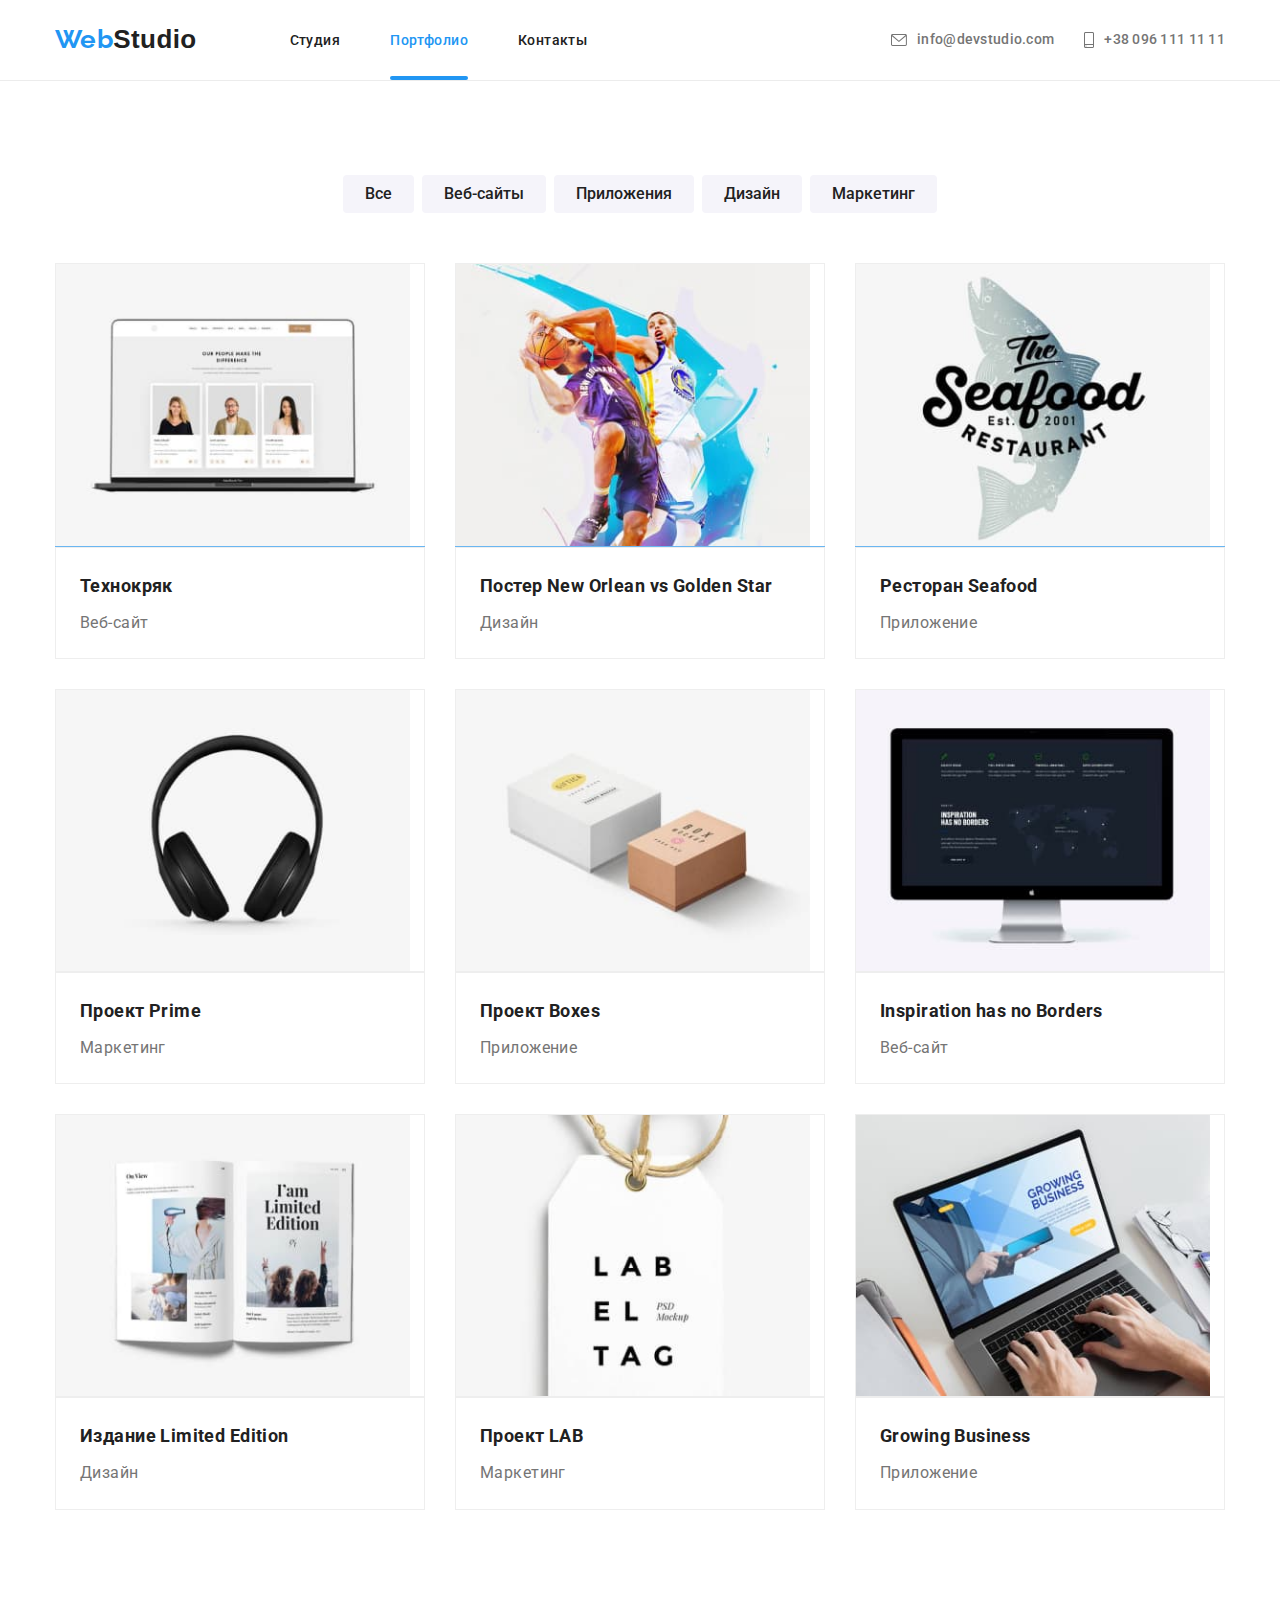
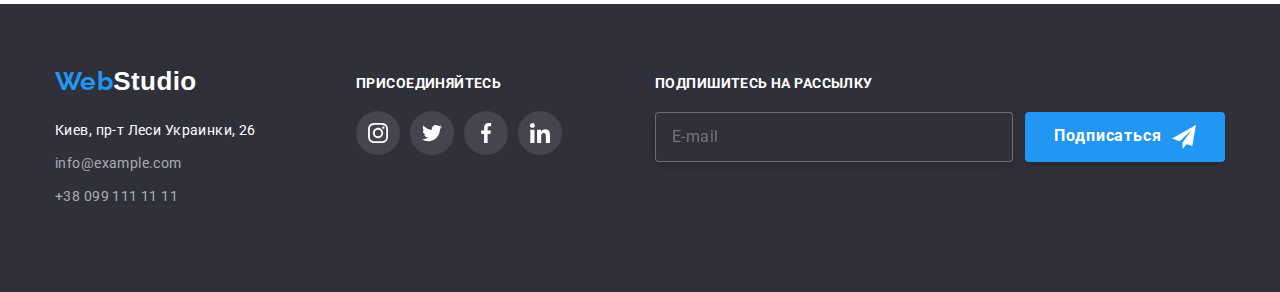
==== commit 8f3cd47e: "для планшета зроблено" ====
--- a/portfolio.html
+++ b/portfolio.html
@@ -56,21 +56,21 @@
                 </div>
             </div>
             <ul class="site-nav list">
-                <li class="site-nav__item"><a href="./index.html" class="site-nav__link current">Студия</a></li>
-                <li class="site-nav__item"><a href="./portfolio.html" class="site-nav__link">Портфолио</a></li>
+                <li class="site-nav__item"><a href="./index.html" class="site-nav__link">Студия</a></li>
+                <li class="site-nav__item"><a href="./portfolio.html" class="site-nav__link current">Портфолио</a></li>
                 <li class="site-nav__item"><a href="" class="site-nav__link">Контакты</a></li>
             </ul>
         </nav>
             <ul class="auth-nav list">
                 <li class="auth-nav__item link">
                     <a href="mainto:info@devstudio.com" class="auth-nav__link">
-                       <svg class="auth-nav__icon" width="16" height="12">
+                       <svg class="auth-nav__icon-mail" width="16" height="12">
                            <use href="./images/symbol-defs-2.svg#icon-mail"></use>
                        </svg>info@devstudio.com</a>
                 </li>
                 <li class="auth-nav__item link">
                     <a href="tel:+380961111111" class="auth-nav__link">
-                        <svg class="auth-nav__icon" width="10" height="16">
+                        <svg class="auth-nav__icon-tel" width="10" height="16">
                             <use href="./images/symbol-defs-2.svg#icon-smartphone"></use>
                         </svg>+38 096 111 11 11</a>
                 </li>
@@ -205,6 +205,7 @@
     </main>
     <footer class="footer">
         <div class="container addres">
+        <div class="addres-sotial">    
         <div class="container__addres">
             <div class="footer-logo">
             <a href="./index.html" class="logo">Web<span class="logo__items">Studio</span></a>
@@ -250,7 +251,8 @@
             </li>
         </ul>
         </div>
-            <!--Подписка-->
+        </div>
+                <!--Подписка-->
         <div class="subscribe">
             <h2 class="input__text">ПОДПИШИТЕСЬ НА РАССЫЛКУ</h2>
             <form class="form-subscribe">
--- a/css/main.min.css
+++ b/css/main.min.css
@@ -1,2 +1,2 @@
-.container{padding-left:15px;padding-right:15px;margin-left:auto;margin-right:auto}@media screen and (max-width: 767px){.container{width:480px}}@media screen and (min-width: 768px){.container{width:768px}}@media screen and (min-width: 1200px){.container{width:1200px}}@media screen and (max-width: 767px){.section{padding-top:60px;padding-bottom:60px}.section:nth-child(2){padding-bottom:0px}}@media screen and (min-width: 1200px){.section{padding-top:94px;padding-bottom:94px}.section:nth-child(2){padding-bottom:0px}}body{background-color:#fff;color:#757575;font-family:Roboto, sans-serif;font-size:14px;line-height:1.71;font-weight:400;letter-spacing:0.42px}.body.modal-open{overflow:hidden}.list{padding:0px;margin:0px;list-style:none;font-style:normal}img{display:block;max-width:100%;height:auto}svg{display:block;max-width:100%;height:auto}@media screen and (max-width: 767px){.auth-nav.list{width:100%;display:none}}@media screen and (min-width: 768px){.auth-nav.list{display:none}}@media screen and (min-width: 1200px){.auth-nav.list{display:-webkit-box;display:-webkit-flex;display:-ms-flexbox;display:flex;margin-left:auto;padding-top:32px;padding-bottom:32px}}.auth-nav__link{display:-webkit-box;display:-webkit-flex;display:-ms-flexbox;display:flex;-webkit-box-align:center;-webkit-align-items:center;-ms-flex-align:center;align-items:center;-webkit-box-pack:center;-webkit-justify-content:center;-ms-flex-pack:center;justify-content:center;color:#757575;fill:#757575;text-decoration:none;cursor:pointer;font-size:14px;line-height:1.14;font-weight:500;font-style:normal;letter-spacing:0.02em;-webkit-transition:color 250ms cubic-bezier(0.4, 0, 0.2, 1);-o-transition:color 250ms cubic-bezier(0.4, 0, 0.2, 1);transition:color 250ms cubic-bezier(0.4, 0, 0.2, 1)}.auth-nav__link:hover,.auth-nav__link:focus{color:#2196f3;fill:#2196f3}.auth-nav__item+.auth-nav__item{margin-left:30px}.auth-nav__icon:first-child{margin-right:10px}.hero__button{display:inline-block;-webkit-border-radius:4px;border-radius:4px;padding:10px 32px;min-width:200px;border:0px solid transparent;color:#fff;background-color:#2196f3;cursor:pointer;font-family:inherit;font-size:16px;line-height:1.88;font-weight:700;text-align:center}@media screen and (max-width: 767px){.button-second{display:inline-block;-webkit-border-radius:4px;border-radius:4px;padding:6px 22px;border:0px solid transparent;color:#212121;background-color:#f5f4fa;cursor:pointer;font-family:inherit;font-size:16px;line-height:1.63;font-weight:500;-webkit-transition:color 250ms cubic-bezier(0.4, 0, 0.2, 1),background-color 250ms cubic-bezier(0.4, 0, 0.2, 1),-webkit-box-shadow 250ms cubic-bezier(0.4, 0, 0.2, 1);transition:color 250ms cubic-bezier(0.4, 0, 0.2, 1),background-color 250ms cubic-bezier(0.4, 0, 0.2, 1),-webkit-box-shadow 250ms cubic-bezier(0.4, 0, 0.2, 1);-o-transition:color 250ms cubic-bezier(0.4, 0, 0.2, 1),background-color 250ms cubic-bezier(0.4, 0, 0.2, 1),box-shadow 250ms cubic-bezier(0.4, 0, 0.2, 1);transition:color 250ms cubic-bezier(0.4, 0, 0.2, 1),background-color 250ms cubic-bezier(0.4, 0, 0.2, 1),box-shadow 250ms cubic-bezier(0.4, 0, 0.2, 1);transition:color 250ms cubic-bezier(0.4, 0, 0.2, 1),background-color 250ms cubic-bezier(0.4, 0, 0.2, 1),box-shadow 250ms cubic-bezier(0.4, 0, 0.2, 1),-webkit-box-shadow 250ms cubic-bezier(0.4, 0, 0.2, 1)}.button-second:hover,.button-second:focus{-webkit-box-shadow:0px 1px 1px rgba(0,0,0,0.12),0px 4px 4px rgba(0,0,0,0.06),1px 4px 6px rgba(0,0,0,0.16);box-shadow:0px 1px 1px rgba(0,0,0,0.12),0px 4px 4px rgba(0,0,0,0.06),1px 4px 6px rgba(0,0,0,0.16);color:#fff;background-color:#2196f3}}@media screen and (min-width: 1200px){.button-second{display:inline-block;-webkit-border-radius:4px;border-radius:4px;padding:6px 22px;border:0px solid transparent;color:#212121;background-color:#f5f4fa;cursor:pointer;font-family:inherit;font-size:16px;line-height:1.63;font-weight:500;text-align:center;-webkit-transition:color 250ms cubic-bezier(0.4, 0, 0.2, 1),background-color 250ms cubic-bezier(0.4, 0, 0.2, 1),-webkit-box-shadow 250ms cubic-bezier(0.4, 0, 0.2, 1);transition:color 250ms cubic-bezier(0.4, 0, 0.2, 1),background-color 250ms cubic-bezier(0.4, 0, 0.2, 1),-webkit-box-shadow 250ms cubic-bezier(0.4, 0, 0.2, 1);-o-transition:color 250ms cubic-bezier(0.4, 0, 0.2, 1),background-color 250ms cubic-bezier(0.4, 0, 0.2, 1),box-shadow 250ms cubic-bezier(0.4, 0, 0.2, 1);transition:color 250ms cubic-bezier(0.4, 0, 0.2, 1),background-color 250ms cubic-bezier(0.4, 0, 0.2, 1),box-shadow 250ms cubic-bezier(0.4, 0, 0.2, 1);transition:color 250ms cubic-bezier(0.4, 0, 0.2, 1),background-color 250ms cubic-bezier(0.4, 0, 0.2, 1),box-shadow 250ms cubic-bezier(0.4, 0, 0.2, 1),-webkit-box-shadow 250ms cubic-bezier(0.4, 0, 0.2, 1)}.button-second:hover,.button-second:focus{-webkit-box-shadow:0px 1px 1px rgba(0,0,0,0.12),0px 4px 4px rgba(0,0,0,0.06),1px 4px 6px rgba(0,0,0,0.16);box-shadow:0px 1px 1px rgba(0,0,0,0.12),0px 4px 4px rgba(0,0,0,0.06),1px 4px 6px rgba(0,0,0,0.16);color:#fff;background-color:#2196f3}}@media screen and (max-width: 767px){.button-subscribe{display:-webkit-box;display:-webkit-flex;display:-ms-flexbox;display:flex;-webkit-box-align:center;-webkit-align-items:center;-ms-flex-align:center;align-items:center;-webkit-box-pack:center;-webkit-justify-content:center;-ms-flex-pack:center;justify-content:center;width:200px;height:50px;border:0px;margin:0 auto;margin-top:20px;font-size:16px;line-height:1.88;font-weight:700;letter-spacing:0.06em;text-align:center;color:#fff;background:#2196f3;-webkit-box-shadow:0px 4px 4px rgba(0,0,0,0.15);box-shadow:0px 4px 4px rgba(0,0,0,0.15);-webkit-border-radius:4px;border-radius:4px}}@media screen and (min-width: 1200px){.button-subscribe{display:-webkit-box;display:-webkit-flex;display:-ms-flexbox;display:flex;-webkit-box-align:center;-webkit-align-items:center;-ms-flex-align:center;align-items:center;-webkit-box-pack:center;-webkit-justify-content:center;-ms-flex-pack:center;justify-content:center;width:200px;height:50px;border:0px;margin-left:12px;margin-top:20px;font-size:16px;line-height:1.88;font-weight:700;letter-spacing:0.06em;text-align:center;color:#fff;background:#2196f3;-webkit-box-shadow:0px 4px 4px rgba(0,0,0,0.15);box-shadow:0px 4px 4px rgba(0,0,0,0.15);-webkit-border-radius:4px;border-radius:4px}}.button-modal{display:-webkit-box;display:-webkit-flex;display:-ms-flexbox;display:flex;-webkit-box-align:center;-webkit-align-items:center;-ms-flex-align:center;align-items:center;-webkit-box-pack:center;-webkit-justify-content:center;-ms-flex-pack:center;justify-content:center;width:30px;height:30px;position:absolute;top:8px;right:8px;padding:6px;-webkit-border-radius:50%;border-radius:50%;content:' ';border:1px solid rgba(0,0,0,0.1);background-color:#fff;fill:#212121;cursor:pointer;-webkit-transition:background-color 250ms cubic-bezier(0.4, 0, 0.2, 1);-o-transition:background-color 250ms cubic-bezier(0.4, 0, 0.2, 1);transition:background-color 250ms cubic-bezier(0.4, 0, 0.2, 1)}.button-modal:hover{fill:#2196f3}.button-submit{display:block;width:200px;height:50px;margin:0 auto;padding:10px 55px;color:#fff;background-color:#2196f3;font-size:16px;line-height:1.88;font-weight:700;border:0px;-webkit-box-shadow:0px 4px 4px rgba(0,0,0,0.15);box-shadow:0px 4px 4px rgba(0,0,0,0.15);-webkit-border-radius:4px;border-radius:4px;-webkit-box-align:center;-webkit-align-items:center;-ms-flex-align:center;align-items:center;text-align:center}@media screen and (max-width: 767px){.menu-button{display:block;fill:#000;cursor:pointer;border:none;background-color:#fff;padding:0;margin:0;z-index:2}.menu-button:hover,.menu-button:focus{fill:#2196f3}}@media screen and (min-width: 768px){.menu-button{display:none}}@media screen and (min-width: 1200px){.menu-button{display:none}}@media screen and (max-width: 767px){.menu-button .menu-button__icon-menu{display:none}}@media screen and (min-width: 768px){.menu-button .menu-button__icon-menu{display:none}}@media screen and (min-width: 1200px){.menu-button .menu-button__icon-menu{display:none}}@media screen and (max-width: 767px){.menu-button .menu-button__icon-closemenu{display:block}}@media screen and (min-width: 768px){.menu-button .menu-button__icon-closemenu{display:none}}@media screen and (min-width: 1200px){.menu-button .menu-button__icon-closemenu{display:none}}@media screen and (max-width: 767px){.menu-button.is-open .menu-button__icon-menu{display:block}}@media screen and (min-width: 768px){.menu-button.is-open .menu-button__icon-menu{display:none}}@media screen and (min-width: 1200px){.menu-button.is-open .menu-button__icon-menu{display:none}}@media screen and (max-width: 767px){.menu-button.is-open .menu-button__icon-closemenu{display:none}}@media screen and (min-width: 768px){.menu-button.is-open .menu-button__icon-closemenu{display:none}}@media screen and (min-width: 1200px){.menu-button.is-open .menu-button__icon-closemenu{display:none}}@media screen and (max-width: 767px){.section-cliens__item{-webkit-flex-basis:-webkit-calc(480px / 3 - 30px);-ms-flex-preferred-size:calc(480px / 3 - 30px);flex-basis:calc(480px / 3 - 30px);margin-left:30px;margin-top:30px}}@media screen and (min-width: 1200px){.section-cliens__item+.section-cliens__item{margin-left:30px}}@media screen and (max-width: 767px){.section-cliens{display:-webkit-box;display:-webkit-flex;display:-ms-flexbox;display:flex;-webkit-flex-wrap:wrap;-ms-flex-wrap:wrap;flex-wrap:wrap;margin-left:-webkit-calc(-1 * 30px);margin-left:calc(-1 * 30px);margin-top:-webkit-calc(-1 * 30px);margin-top:calc(-1 * 30px)}}@media screen and (min-width: 1200px){.section-cliens{display:-webkit-box;display:-webkit-flex;display:-ms-flexbox;display:flex;-webkit-box-align:center;-webkit-align-items:center;-ms-flex-align:center;align-items:center;-webkit-box-pack:center;-webkit-justify-content:center;-ms-flex-pack:center;justify-content:center}}@media screen and (max-width: 767px){.cliens{display:-webkit-box;display:-webkit-flex;display:-ms-flexbox;display:flex;padding:16px 52px;width:210px;height:92px;-webkit-border-radius:4px;border-radius:4px;border:1px solid #afb1b8;fill:#afb1b8;cursor:pointer;-webkit-transition:fill 250ms cubic-bezier(0.4, 0, 0.2, 1),border 250ms cubic-bezier(0.4, 0, 0.2, 1);-o-transition:fill 250ms cubic-bezier(0.4, 0, 0.2, 1),border 250ms cubic-bezier(0.4, 0, 0.2, 1);transition:fill 250ms cubic-bezier(0.4, 0, 0.2, 1),border 250ms cubic-bezier(0.4, 0, 0.2, 1)}.cliens:hover,.cliens:focus{fill:#2196f3;border:1px solid #2196f3}}@media screen and (min-width: 1200px){.cliens{display:-webkit-box;display:-webkit-flex;display:-ms-flexbox;display:flex;padding:16px 32px;width:170px;height:92px;-webkit-border-radius:4px;border-radius:4px;border:1px solid #afb1b8;fill:#afb1b8;cursor:pointer;-webkit-transition:fill 250ms cubic-bezier(0.4, 0, 0.2, 1),border 250ms cubic-bezier(0.4, 0, 0.2, 1);-o-transition:fill 250ms cubic-bezier(0.4, 0, 0.2, 1),border 250ms cubic-bezier(0.4, 0, 0.2, 1);transition:fill 250ms cubic-bezier(0.4, 0, 0.2, 1),border 250ms cubic-bezier(0.4, 0, 0.2, 1)}.cliens:hover,.cliens:focus{fill:#2196f3;border:1px solid #2196f3}}@media screen and (max-width: 767px){.hero{width:100%;height:400px;margin-left:auto;margin-right:auto;text-align:center;padding-top:118px;padding-bottom:118px;background-color:#2f303a;background-image:-webkit-gradient(linear, left top, right top, from(rgba(47,48,58,0.4)), to(rgba(47,48,58,0.4))),url(../images/Imghero.jpg);background-image:-webkit-linear-gradient(left, rgba(47,48,58,0.4), rgba(47,48,58,0.4)),url(../images/Imghero.jpg);background-image:-o-linear-gradient(left, rgba(47,48,58,0.4), rgba(47,48,58,0.4)),url(../images/Imghero.jpg);background-image:linear-gradient(to right, rgba(47,48,58,0.4), rgba(47,48,58,0.4)),url(../images/Imghero.jpg);background-repeat:no-repeat;-webkit-background-size:cover;background-size:cover;background-position:center}}@media screen and (min-width: 1200px){.hero{max-width:1600px;height:600px;margin-left:auto;margin-right:auto;text-align:center;padding-top:200px;padding-bottom:200px;background-color:#2f303a;background-image:-webkit-gradient(linear, left top, right top, from(rgba(47,48,58,0.4)), to(rgba(47,48,58,0.4))),url(../images/Imghero.jpg);background-image:-webkit-linear-gradient(left, rgba(47,48,58,0.4), rgba(47,48,58,0.4)),url(../images/Imghero.jpg);background-image:-o-linear-gradient(left, rgba(47,48,58,0.4), rgba(47,48,58,0.4)),url(../images/Imghero.jpg);background-image:linear-gradient(to right, rgba(47,48,58,0.4), rgba(47,48,58,0.4)),url(../images/Imghero.jpg);background-repeat:no-repeat;-webkit-background-size:cover;background-size:cover;background-position:center}}@media screen and (max-width: 767px){.hero__title{margin-top:0px;margin-bottom:30px;color:#fff;font-size:26px;line-height:1.62;font-weight:900}}@media screen and (min-width: 1200px){.hero__title{margin-top:0px;margin-bottom:30px;color:#fff;font-size:44px;line-height:1.36;font-weight:900}}@media screen and (max-width: 767px){.hero{width:100%}}@media screen and (min-width: 768px){.hero{width:100%}}@media screen and (min-width: 1200px){.hero{width:100%}}.icon,.icon-footer{display:-webkit-box;display:-webkit-flex;display:-ms-flexbox;display:flex;-webkit-box-align:center;-webkit-align-items:center;-ms-flex-align:center;align-items:center;-webkit-box-pack:center;-webkit-justify-content:center;-ms-flex-pack:center;justify-content:center}.icon__contact{display:-webkit-box;display:-webkit-flex;display:-ms-flexbox;display:flex;width:44px;height:44px;margin-top:16px;padding:12px;border:none;-webkit-border-radius:50%;border-radius:50%;fill:#afb1b8;background-color:#fff;cursor:pointer;-webkit-transition:fill 250ms cubic-bezier(0.4, 0, 0.2, 1),background-color 250ms cubic-bezier(0.4, 0, 0.2, 1);-o-transition:fill 250ms cubic-bezier(0.4, 0, 0.2, 1),background-color 250ms cubic-bezier(0.4, 0, 0.2, 1);transition:fill 250ms cubic-bezier(0.4, 0, 0.2, 1),background-color 250ms cubic-bezier(0.4, 0, 0.2, 1)}.icon__contact:hover,.icon__contact:focus{fill:#fff;background-color:#2196f3}.icon__item+.icon__item{margin-left:10px}@media screen and (max-width: 767px){.icon__contact-footer{display:-webkit-box;display:-webkit-flex;display:-ms-flexbox;display:flex;width:44px;height:44px;margin-top:20px;padding:12px;border:none;-webkit-border-radius:50%;border-radius:50%;letter-spacing:0,03em;cursor:pointer;fill:#fff;background-color:rgba(255,255,255,0.1);-webkit-transition:fill 250ms cubic-bezier(0.4, 0, 0.2, 1),background-color 250ms cubic-bezier(0.4, 0, 0.2, 1);-o-transition:fill 250ms cubic-bezier(0.4, 0, 0.2, 1),background-color 250ms cubic-bezier(0.4, 0, 0.2, 1);transition:fill 250ms cubic-bezier(0.4, 0, 0.2, 1),background-color 250ms cubic-bezier(0.4, 0, 0.2, 1)}.icon__contact-footer:hover,.icon__contact-footer:focus{fill:#fff;background:#2196f3}}@media screen and (min-width: 1200px){.icon__contact-footer{display:-webkit-box;display:-webkit-flex;display:-ms-flexbox;display:flex;width:44px;height:44px;margin-top:16px;padding:12px;border:none;-webkit-border-radius:50%;border-radius:50%;cursor:pointer;fill:#fff;background-color:rgba(255,255,255,0.1);-webkit-transition:fill 250ms cubic-bezier(0.4, 0, 0.2, 1),background-color 250ms cubic-bezier(0.4, 0, 0.2, 1);-o-transition:fill 250ms cubic-bezier(0.4, 0, 0.2, 1),background-color 250ms cubic-bezier(0.4, 0, 0.2, 1);transition:fill 250ms cubic-bezier(0.4, 0, 0.2, 1),background-color 250ms cubic-bezier(0.4, 0, 0.2, 1)}.icon__contact-footer:hover,.icon__contact-footer:focus{fill:#fff;background:#2196f3}}@media screen and (max-width: 767px){.logo{font-size:24px;line-height:1.17;font-weight:700;color:#2196f3;text-decoration:none;font-family:Raleway, sans-serif}}@media screen and (min-width: 1200px){.logo{color:#2196f3;text-decoration:none;font-family:Raleway, sans-serif;font-size:26px;line-height:1.17;font-weight:700}}@media screen and (max-width: 767px){.logo__item{color:#212121;font-family:Oleo Script, sans-serif;font-size:24px;line-height:1.17;font-weight:700}}@media screen and (min-width: 1200px){.logo__item{color:#212121;font-family:Oleo Script, sans-serif;font-size:26px;line-height:1.38;font-weight:700}}@media screen and (max-width: 767px){.logo__items{color:#fff;font-family:Oleo Script, sans-serif;font-size:24px;line-height:1.17;font-weight:700}}@media screen and (min-width: 1200px){.logo__items{color:#fff;font-family:Oleo Script, sans-serif;font-size:26px;line-height:1.38;font-weight:700}}@media screen and (max-width: 767px){.menu-container{display:none;position:absolute;top:0;left:0;width:100vw;background-color:#fff;-webkit-box-shadow:0px 4px 8px rgba(0,0,0,0.04),0px 2px 4px rgba(0,0,0,0.08),0px 1px 3px rgba(0,0,0,0.16);box-shadow:0px 4px 8px rgba(0,0,0,0.04),0px 2px 4px rgba(0,0,0,0.08),0px 1px 3px rgba(0,0,0,0.16);height:100vh;z-index:1}}.menu-container.is-open{display:block;overflow-y:scroll}@media screen and (min-width: 768px){.menu-container{display:-webkit-box;display:-webkit-flex;display:-ms-flexbox;display:flex;-webkit-box-pack:justify;-webkit-justify-content:space-between;-ms-flex-pack:justify;justify-content:space-between}}@media screen and (max-width: 767px){.navigation{margin:40px 48px}}@media screen and (min-width: 768px){.navigation{display:none}}@media screen and (min-width: 1200px){.navigation{display:none}}.menu__item:nth-child(-n+2){margin-bottom:32px}.contacts{margin-top:302px}.menu__link{font-size:40px;line-height:1.18;font-weight:500;letter-spacing:0.02em;text-decoration:none;cursor:pointer;color:#212121}.menu__link:hover,.menu__link:focus{color:#2196f3}.menu__link.current{color:#2196f3}.menu-contacts__link-tel{font-size:34px;line-height:1.18;font-weight:500;letter-spacing:0.02em;text-decoration:none;cursor:pointer;color:#2196f3;margin-bottom:32px;display:block}.menu-contacts__link-mail{font-size:24px;line-height:1.17;font-weight:500;letter-spacing:0.02em;text-decoration:none;cursor:pointer;color:#757575;padding:0}.menu-network{display:-webkit-box;display:-webkit-flex;display:-ms-flexbox;display:flex;margin-top:64px}.menu-network__link{display:-webkit-box;display:-webkit-flex;display:-ms-flexbox;display:flex;text-decoration:none;cursor:pointer;font-size:18px;line-height:1.22;font-weight:500;color:#2196f3;margin-right:10px}.menu-network__item:not(:last-child) ::after{content:'';display:-webkit-inline-box;display:-webkit-inline-flex;display:-ms-inline-flexbox;display:inline-flex;width:1px;height:22px;margin:0;overflow:hidden;margin-left:10px;border-right:1px solid #21212133}@media screen and (max-width: 767px){.backdrop{position:fixed;top:0;left:0;width:100%;height:100%;background-color:#00000033;overflow-y:scroll;padding:93px 15px 94px 15px}}@media screen and (min-width: 768px){.backdrop{overflow-y:scroll;padding:208px 159px 207px 159px;position:fixed;top:0;left:0;width:100%;height:100%;background-color:#00000033}}@media screen and (min-width: 1200px){.backdrop{position:fixed;top:0;left:0;width:100%;height:100%;padding:8px;background-color:#00000033}}.backdrop.is-hidden{opacity:0;pointer-events:none;visibility:hidden}.backdrop.is-hidden .modal{-webkit-transform:scale(1.1) translate(-50%, -50%);-ms-transform:scale(1.1) translate(-50%, -50%);transform:scale(1.1) translate(-50%, -50%)}.modal{display:block;padding:40px;background-color:#fff;-webkit-box-shadow:0px 1px 3px rgba(0,0,0,0.12),0px 1px 1px rgba(0,0,0,0.14),0px 2px 1px rgba(0,0,0,0.2);box-shadow:0px 1px 3px rgba(0,0,0,0.12),0px 1px 1px rgba(0,0,0,0.14),0px 2px 1px rgba(0,0,0,0.2);-webkit-border-radius:4px;border-radius:4px;position:absolute;top:50%;left:50%;-webkit-transform:scale(1) translate(-50%, -50%);-ms-transform:scale(1) translate(-50%, -50%);transform:scale(1) translate(-50%, -50%);-webkit-transition:scale 250ms cubic-bezier(0.4, 0, 0.2, 1),translate 250ms cubic-bezier(0.4, 0, 0.2, 1),opacity 250ms cubic-bezier(0.4, 0, 0.2, 1);-o-transition:scale 250ms cubic-bezier(0.4, 0, 0.2, 1),translate 250ms cubic-bezier(0.4, 0, 0.2, 1),opacity 250ms cubic-bezier(0.4, 0, 0.2, 1);transition:scale 250ms cubic-bezier(0.4, 0, 0.2, 1),translate 250ms cubic-bezier(0.4, 0, 0.2, 1),opacity 250ms cubic-bezier(0.4, 0, 0.2, 1)}@media screen and (max-width: 767px){.modal{width:450px;height:609px}}@media screen and (min-width: 768px){.modal{width:450px;height:609px}}@media screen and (min-width: 1200px){.modal{font-size:14px;line-height:1.71;font-weight:400;width:528px;height:581px}}.modal__text{text-align:center;letter-spacing:0.03em;color:#212121;margin-bottom:12px;margin-top:0}@media screen and (max-width: 767px){.modal__text{font-size:20px;line-height:1.5;font-weight:700}}@media screen and (min-width: 768px){.modal__text{font-size:20px;line-height:1.5;font-weight:700}}@media screen and (min-width: 1200px){.modal__text{font-size:20px;line-height:1.15;font-weight:700}}.form-field{display:-webkit-box;display:-webkit-flex;display:-ms-flexbox;display:flex;-webkit-box-orient:vertical;-webkit-box-direction:normal;-webkit-flex-direction:column;-ms-flex-direction:column;flex-direction:column;padding:0;margin-bottom:10px}.form-field__label{position:relative;font-family:inherit;font-size:12px;line-height:1.17;font-weight:400;letter-spacing:0.01em}.form-field__input{font-family:inherit;color:#757575;letter-spacing:0.01em;background:#fff;border:1px solid rgba(33,33,33,0.2);-webkit-border-radius:4px;border-radius:4px;padding:0 10px 0 42px;margin-top:4px;width:100%;height:40px;-webkit-transition:border 250ms cubic-bezier(0.4, 0, 0.2, 1);-o-transition:border 250ms cubic-bezier(0.4, 0, 0.2, 1);transition:border 250ms cubic-bezier(0.4, 0, 0.2, 1)}.form-field__input:focus{border:1px solid #2196f3;outline:none}.form-field__input:focus+.form-field__icon{fill:#2196f3}.form-field__icon{display:block;position:absolute;top:50%;left:12px;fill:#212121;display:block;-webkit-transition:fill 250ms cubic-bezier(0.4, 0, 0.2, 1);-o-transition:fill 250ms cubic-bezier(0.4, 0, 0.2, 1);transition:fill 250ms cubic-bezier(0.4, 0, 0.2, 1)}.form-field__feedback{display:block;font-family:inherit;letter-spacing:0.01em;background:#fff;border:1px solid rgba(33,33,33,0.2);-webkit-border-radius:4px;border-radius:4px;padding:12px 16px;margin-top:4px;width:100%;height:120px;resize:none}.form-field__feedback:focus{border:1px solid var(--accent-color)}.form-field__feedback::-webkit-input-placeholder{color:#75757580}.form-field__feedback:-ms-input-placeholder{color:#75757580}.form-field__feedback::-ms-input-placeholder{color:#75757580}.form-field__feedback::placeholder{color:#75757580}.form-field__label-check{display:-webkit-box;display:-webkit-flex;display:-ms-flexbox;display:flex;-webkit-box-align:center;-webkit-align-items:center;-ms-flex-align:center;align-items:center;font-family:inherit;letter-spacing:0.03em;color:#757575;margin-top:20px;margin-bottom:30px}@media screen and (max-width: 767px){.form-field__label-check{font-size:12px;line-height:1.17;font-weight:400;padding-left:24px}}@media screen and (min-width: 768px){.form-field__label-check{font-size:12px;line-height:1.17;font-weight:400;padding-left:24px}}@media screen and (min-width: 1200px){.form-field__label-check{font-size:14px;line-height:1.71;font-weight:400;padding-left:36px}}.form-field__check-contract{color:#2196f3}.form-field__input-check{display:block;position:absolute;width:1px;height:1px;margin:-1px;padding:0;border:0;clip:rect(0 0 0 0);overflow:hidden}.form-field__icon-box{display:inline-block;position:absolute;margin-left:-24px;width:16px;height:15px}.form-field__input-check:checked+.form-field__icon-box{background-image:url("../images/icon-check.svg");-webkit-background-size:contain;background-size:contain;background-position:center;background-repeat:no-repeat;-webkit-background-origin:border-box;background-origin:border-box;border-color:#2196f3;background-color:#2196f3;outline:1px solid #2196f3;fill:#2196f3}.form-field__input-check:checked+.form-field__icon-box:focus+.form-field__icon-box{outline:1px solid var(--accent-color)}@media screen and (max-width: 767px){.section-button__item:nth-child(-n+3){margin-bottom:15px}}@media screen and (min-width: 1200px){.portfolio-work{display:-webkit-box;display:-webkit-flex;display:-ms-flexbox;display:flex;-webkit-flex-wrap:wrap;-ms-flex-wrap:wrap;flex-wrap:wrap;margin-left:-webkit-calc(-1 * 30px);margin-left:calc(-1 * 30px);margin-top:-webkit-calc(-1 * 30px);margin-top:calc(-1 * 30px)}}.portfolio-work>.portfolio-work__item{-webkit-flex-basis:-webkit-calc(1200px / 3 - 30px);-ms-flex-preferred-size:calc(1200px / 3 - 30px);flex-basis:calc(1200px / 3 - 30px);margin-left:30px;margin-top:30px}.portfolio__title{display:block;-webkit-box-align:center;-webkit-align-items:center;-ms-flex-align:center;align-items:center;width:100%;height:100%;margin:0;padding-top:63px;padding-bottom:63px;padding-left:24px;padding-right:24px;color:#fff;background-color:#2196f3e5;font-size:18px;line-height:1.56;font-weight:400;letter-spacing:0.03em;position:absolute;bottom:0;left:0;-webkit-transform:translateY(100%);-ms-transform:translateY(100%);transform:translateY(100%);-webkit-transition:-webkit-transform 250ms cubic-bezier(0.4, 0, 0.2, 1);transition:-webkit-transform 250ms cubic-bezier(0.4, 0, 0.2, 1);-o-transition:transform 250ms cubic-bezier(0.4, 0, 0.2, 1);transition:transform 250ms cubic-bezier(0.4, 0, 0.2, 1);transition:transform 250ms cubic-bezier(0.4, 0, 0.2, 1), -webkit-transform 250ms cubic-bezier(0.4, 0, 0.2, 1)}.overlay{position:relative;overflow:hidden}.portfolio-work__item:hover .portfolio__title{-webkit-transform:translateY(0);-ms-transform:translateY(0);transform:translateY(0)}.card-content__title{margin-bottom:4px;margin-top:0px;color:#212121;font-size:18px;line-height:2;font-weight:700}.card-content__text{margin-top:0px;margin-bottom:0px;color:#757575;font-size:16px;line-height:1.88;font-weight:400;font-size:16px;line-height:1.88}.portfolio{text-decoration:none;display:block;max-width:100%;height:auto;border:1px solid #eee;-webkit-transition:-webkit-box-shadow 250ms cubic-bezier(0.4, 0, 0.2, 1);transition:-webkit-box-shadow 250ms cubic-bezier(0.4, 0, 0.2, 1);-o-transition:box-shadow 250ms cubic-bezier(0.4, 0, 0.2, 1);transition:box-shadow 250ms cubic-bezier(0.4, 0, 0.2, 1);transition:box-shadow 250ms cubic-bezier(0.4, 0, 0.2, 1), -webkit-box-shadow 250ms cubic-bezier(0.4, 0, 0.2, 1)}.portfolio-work__item:hover{-webkit-box-shadow:0px 1px 1px rgba(0,0,0,0.12),0px 4px 4px rgba(0,0,0,0.06),1px 4px 6px rgba(0,0,0,0.16);box-shadow:0px 1px 1px rgba(0,0,0,0.12),0px 4px 4px rgba(0,0,0,0.06),1px 4px 6px rgba(0,0,0,0.16)}.card-content{padding:20px 24px}@media screen and (max-width: 767px){.section__title{margin-top:0px;margin-bottom:30px;color:#212121;font-size:28px;line-height:1.17;font-weight:700;text-align:center}}@media screen and (min-width: 1200px){.section__title{margin-top:0px;margin-bottom:50px;color:#212121;font-size:36px;line-height:1.17;font-weight:700;text-align:center}}@media screen and (max-width: 767px){.doing{display:none}}.section-feature__title{margin-top:0px;margin-bottom:10px;color:#212121;font-size:14px;line-height:1.17;font-weight:700}@media screen and (max-width: 767px){.section-feature__title{text-align:center}}@media screen and (max-width: 767px){.section-feature__text{max-width:450px}}@media screen and (min-width: 1200px){.section-feature__text{margin-top:0px;margin-bottom:0px}}@media screen and (max-width: 767px){.section-feature{display:block;width:450px}}@media screen and (min-width: 1200px){.section-feature{display:-webkit-box;display:-webkit-flex;display:-ms-flexbox;display:flex}}@media screen and (max-width: 767px){.section-feature__item{display:block;width:450px}}@media screen and (min-width: 1200px){.section-feature__item{display:block}}@media screen and (min-width: 1200px){.section-feature__item+.section-feature__item{margin-left:30px}}@media screen and (max-width: 767px){.item-feature{display:-webkit-box;display:-webkit-flex;display:-ms-flexbox;display:flex;-webkit-box-align:center;-webkit-align-items:center;-ms-flex-align:center;align-items:center;-webkit-box-pack:center;-webkit-justify-content:center;-ms-flex-pack:center;justify-content:center;margin-bottom:30px;height:120px;width:450px;-webkit-border-radius:4px;border-radius:4px;background-color:#f5f4fa;fill:#212121}}@media screen and (min-width: 1200px){.item-feature{display:-webkit-box;display:-webkit-flex;display:-ms-flexbox;display:flex;-webkit-box-align:center;-webkit-align-items:center;-ms-flex-align:center;align-items:center;-webkit-box-pack:center;-webkit-justify-content:center;-ms-flex-pack:center;justify-content:center;margin-bottom:30px;height:120px;width:270px;-webkit-border-radius:4px;border-radius:4px;background-color:#f5f4fa;fill:#212121}}@media screen and (max-width: 767px){.section-works{display:none}}@media screen and (min-width: 1200px){.section-works{display:-webkit-box;display:-webkit-flex;display:-ms-flexbox;display:flex}}@media screen and (min-width: 1200px){.section-works__item+.section-works__item{margin-left:30px}}@media screen and (max-width: 767px){.section-works__text{display:none}}@media screen and (min-width: 1200px){.section-works__text{display:block;-webkit-box-align:center;-webkit-align-items:center;-ms-flex-align:center;align-items:center;width:370px;height:70px;margin:0;padding-top:27px;padding-bottom:27px;color:#fff;background-color:#2f303acc;font-size:14px;line-height:1.14;font-weight:700;text-align:center;letter-spacing:0.03em;text-transform:uppercase;position:absolute;left:0;bottom:0}}@media screen and (max-width: 767px){.section-works__label{display:none}}@media screen and (min-width: 1200px){.section-works__label{display:-webkit-box;display:-webkit-flex;display:-ms-flexbox;display:flex;position:relative}}@media screen and (max-width: 767px){.section-team{display:block;text-align:center}}@media screen and (min-width: 1200px){.section-team{width:100%;display:-webkit-box;display:-webkit-flex;display:-ms-flexbox;display:flex;text-align:center}}@media screen and (max-width: 767px){.section-team>.section-team__item{margin-bottom:30px;-webkit-box-align:center;-webkit-align-items:center;-ms-flex-align:center;align-items:center;background-color:#fff;-webkit-box-shadow:0px 1px 3px rgba(0,0,0,0.12),0px 1px 1px rgba(0,0,0,0.14),0px 2px 1px rgba(0,0,0,0.2);box-shadow:0px 1px 3px rgba(0,0,0,0.12),0px 1px 1px rgba(0,0,0,0.14),0px 2px 1px rgba(0,0,0,0.2);-webkit-border-radius:4px;border-radius:4px;border:1px solid #eee}}@media screen and (min-width: 1200px){.section-team>.section-team__item{background-color:#fff;-webkit-box-shadow:0px 1px 3px rgba(0,0,0,0.12),0px 1px 1px rgba(0,0,0,0.14),0px 2px 1px rgba(0,0,0,0.2);box-shadow:0px 1px 3px rgba(0,0,0,0.12),0px 1px 1px rgba(0,0,0,0.14),0px 2px 1px rgba(0,0,0,0.2);-webkit-border-radius:4px;border-radius:4px;border:1px solid #eee}}@media screen and (min-width: 1200px){.section-team__item+.section-team__item{margin-left:30px}}@media screen and (max-width: 767px){.section-team img{width:450px}}.card-box{padding-top:30px;padding-bottom:30px}.card-box__title{color:#212121;font-size:16px;line-height:1.17;font-weight:500}.card-box__text{color:#757575;font-size:16px;line-height:1.17;font-weight:400}@media screen and (max-width: 767px){.section-button{margin-bottom:40px;display:-webkit-box;display:-webkit-flex;display:-ms-flexbox;display:flex;margin-top:60px}}@media screen and (min-width: 1200px){.section-button{display:-webkit-box;display:-webkit-flex;display:-ms-flexbox;display:flex;-webkit-box-pack:center;-webkit-justify-content:center;-ms-flex-pack:center;justify-content:center;margin-bottom:50px}}.section-button__item+.section-button__item{margin-left:8px}.ours-team{margin-left:auto;margin-right:auto;text-align:center;background-color:#f5f4fa}@media screen and (max-width: 767px){.site-nav.list{width:100%;display:none}}@media screen and (min-width: 768px){.site-nav.list{display:-webkit-box;display:-webkit-flex;display:-ms-flexbox;display:flex;-webkit-box-align:center;-webkit-align-items:center;-ms-flex-align:center;align-items:center;margin-left:93px}}@media screen and (min-width: 1200px){.site-nav.list{display:-webkit-box;display:-webkit-flex;display:-ms-flexbox;display:flex;-webkit-box-align:center;-webkit-align-items:center;-ms-flex-align:center;align-items:center;margin-left:93px}}@media screen and (min-width: 1200px){.site-nav__item+.site-nav__item{margin-left:50px}}@media screen and (min-width: 1200px){.site-nav__link{display:-webkit-box;display:-webkit-flex;display:-ms-flexbox;display:flex;padding-top:32px;padding-bottom:32px;color:#212121;text-decoration:none;font-size:14px;line-height:1.17;font-weight:500;position:relative;-webkit-transition:color 250ms cubic-bezier(0.4, 0, 0.2, 1);-o-transition:color 250ms cubic-bezier(0.4, 0, 0.2, 1);transition:color 250ms cubic-bezier(0.4, 0, 0.2, 1)}.site-nav__link:hover,.site-nav__link:focus{color:#2196f3}}@media screen and (min-width: 1200px){.site-nav__link.current{color:#2196f3}.site-nav__link.current::after{display:inline-block;content:'';width:100%;height:4px;border-bottom:solid 4px #2196f3;-webkit-border-radius:2px;border-radius:2px;position:absolute;bottom:0;right:0}}@media screen and (max-width: 767px){.footer{height:603px;border:#2f303a;background-color:#2f303a;color:#fff;text-decoration:none;padding-top:60px;padding-bottom:60px;-webkit-box-pack:center;-webkit-justify-content:center;-ms-flex-pack:center;justify-content:center}}@media screen and (min-width: 1200px){.footer{border:#2f303a;background-color:#2f303a;color:#fff;text-decoration:none;padding-top:60px;padding-bottom:60px}}@media screen and (max-width: 767px){.container__addres{-webkit-box-pack:center;-webkit-justify-content:center;-ms-flex-pack:center;justify-content:center}}@media screen and (min-width: 1200px){.container__addres{-webkit-box-orient:vertical;-webkit-box-direction:normal;-webkit-flex-direction:column;-ms-flex-direction:column;flex-direction:column;-webkit-flex-wrap:wrap;-ms-flex-wrap:wrap;flex-wrap:wrap}}@media screen and (max-width: 767px){.addres{-webkit-box-align:center;-webkit-align-items:center;-ms-flex-align:center;align-items:center}}@media screen and (min-width: 1200px){.addres{display:-webkit-box;display:-webkit-flex;display:-ms-flexbox;display:flex}}@media screen and (max-width: 767px){.address{-webkit-box-align:center;-webkit-align-items:center;-ms-flex-align:center;align-items:center;color:#ffffff99;text-decoration:none;-webkit-transition:color 250ms cubic-bezier(0.4, 0, 0.2, 1);-o-transition:color 250ms cubic-bezier(0.4, 0, 0.2, 1);transition:color 250ms cubic-bezier(0.4, 0, 0.2, 1)}.address:hover,.address:focus{color:#2196f3}}@media screen and (min-width: 1200px){.address{display:-webkit-box;display:-webkit-flex;display:-ms-flexbox;display:flex;color:#ffffff99;text-decoration:none;width:231px;-webkit-transition:color 250ms cubic-bezier(0.4, 0, 0.2, 1);-o-transition:color 250ms cubic-bezier(0.4, 0, 0.2, 1);transition:color 250ms cubic-bezier(0.4, 0, 0.2, 1)}.address:hover,.address:focus{color:#2196f3}}@media screen and (max-width: 767px){.contact-address{text-align:center;margin-bottom:60px;margin-top:20px}}@media screen and (min-width: 1200px){.contact-address{margin-top:20px}}@media screen and (max-width: 767px){.footer-logo{text-align:center;margin:0 auto}}@media screen and (max-width: 767px){.contact-address__item+.contact-address__item{margin-top:8px}}@media screen and (min-width: 1200px){.contact-address__item+.contact-address__item{margin-top:9px}}@media screen and (max-width: 767px){.sotial__text,.input__text{text-align:center;margin-top:0px;margin-bottom:0px;color:#fff;font-size:14px;line-height:1.14;font-weight:700;letter-spacing:0.03em;text-transform:uppercase}}@media screen and (min-width: 1200px){.sotial__text,.input__text{display:block;margin-top:0px;margin-bottom:0px;color:#fff;font-size:14px;line-height:1.14;font-weight:700;letter-spacing:0.03em;text-transform:uppercase}}@media screen and (max-width: 767px){.sotial{margin-bottom:40px}}@media screen and (min-width: 1200px){.sotial{display:-webkit-box;display:-webkit-flex;display:-ms-flexbox;display:flex;-webkit-box-orient:vertical;-webkit-box-direction:normal;-webkit-flex-direction:column;-ms-flex-direction:column;flex-direction:column;width:206px;height:80px;margin-left:70px;margin-top:12px;margin-bottom:40px}}.button-subscribe__icon-send{margin-left:10px}@media screen and (max-width: 767px){.form-subscribe{-webkit-box-pack:center;-webkit-justify-content:center;-ms-flex-pack:center;justify-content:center}}@media screen and (min-width: 1200px){.form-subscribe{display:-webkit-box;display:-webkit-flex;display:-ms-flexbox;display:flex;-webkit-box-align:center;-webkit-align-items:center;-ms-flex-align:center;align-items:center;-webkit-box-pack:center;-webkit-justify-content:center;-ms-flex-pack:center;justify-content:center}}@media screen and (max-width: 767px){.subscribe{display:-webkit-box;display:-webkit-flex;display:-ms-flexbox;display:flex;-webkit-flex-wrap:wrap;-ms-flex-wrap:wrap;flex-wrap:wrap;-webkit-box-pack:center;-webkit-justify-content:center;-ms-flex-pack:center;justify-content:center;margin-top:60px;margin-bottom:34px;height:86px}}@media screen and (min-width: 1200px){.subscribe{margin-left:93px;margin-top:12px;margin-bottom:34px;height:86px;width:570px}}@media screen and (max-width: 767px){.input-subscribe{width:450px;height:50px;margin-top:20px;padding:15px 16px;border:1px solid rgba(255,255,255,0.3);-webkit-filter:drop-shadow(0px 4px 4px rgba(0,0,0,0.15));filter:drop-shadow(0px 4px 4px rgba(0,0,0,0.15));-webkit-border-radius:4px;border-radius:4px;font-size:16px;line-height:1.25;font-weight:400;-webkit-box-align:center;-webkit-align-items:center;-ms-flex-align:center;align-items:center;letter-spacing:0.03em;color:rgba(255,255,255,0.6);background-color:#2f303a}}@media screen and (min-width: 1200px){.input-subscribe{width:358px;height:50px;margin-top:20px;padding:15px 16px;border:1px solid rgba(255,255,255,0.3);-webkit-filter:drop-shadow(0px 4px 4px rgba(0,0,0,0.15));filter:drop-shadow(0px 4px 4px rgba(0,0,0,0.15));-webkit-border-radius:4px;border-radius:4px;font-size:16px;line-height:1.25;font-weight:400;-webkit-box-align:center;-webkit-align-items:center;-ms-flex-align:center;align-items:center;letter-spacing:0.03em;color:rgba(255,255,255,0.6);background-color:#2f303a}}@media screen and (max-width: 767px){.page-header{position:relative;border-bottom:1px solid #ececec}}@media screen and (min-width: 1200px){.page-header{margin:0 auto;border-bottom:1px solid #ececec}}@media screen and (max-width: 767px){.main-nav__content{display:-webkit-box;display:-webkit-flex;display:-ms-flexbox;display:flex;-webkit-box-pack:justify;-webkit-justify-content:space-between;-ms-flex-pack:justify;justify-content:space-between;-webkit-box-align:center;-webkit-align-items:center;-ms-flex-align:center;align-items:center;min-height:60px}}@media screen and (min-width: 1200px){.main-nav{display:-webkit-box;display:-webkit-flex;display:-ms-flexbox;display:flex;-webkit-box-align:center;-webkit-align-items:center;-ms-flex-align:center;align-items:center}}
+.container{padding-left:15px;padding-right:15px;margin-left:auto;margin-right:auto}@media screen and (max-width: 767px){.container{width:480px}}@media screen and (min-width: 768px){.container{width:768px}}@media screen and (min-width: 1200px){.container{width:1200px}}@media screen and (max-width: 767px){.section{padding-top:60px;padding-bottom:60px}.section:nth-child(2){padding-bottom:0px}}@media screen and (min-width: 768px){.section{padding-top:60px;padding-bottom:60px}}@media screen and (min-width: 1200px){.section{padding-top:94px;padding-bottom:94px}.section:nth-child(2){padding-bottom:0px}}body{background-color:#fff;color:#757575;font-family:Roboto, sans-serif;font-size:14px;line-height:1.71;font-weight:400;letter-spacing:0.42px}.body.modal-open{overflow:hidden}.list{padding:0px;margin:0px;list-style:none;font-style:normal}img{display:block;max-width:100%;height:auto}svg{display:block;max-width:100%;height:auto}@media screen and (max-width: 767px){.auth-nav.list{width:100%;display:none}}@media screen and (min-width: 768px){.auth-nav.list{display:-webkit-box;display:-webkit-flex;display:-ms-flexbox;display:flex;-webkit-box-orient:vertical;-webkit-box-direction:normal;-webkit-flex-direction:column;-ms-flex-direction:column;flex-direction:column;margin-left:auto;padding-top:21px;padding-bottom:21px}}@media screen and (min-width: 1200px){.auth-nav.list{display:-webkit-box;display:-webkit-flex;display:-ms-flexbox;display:flex;-webkit-box-orient:horizontal;-webkit-box-direction:normal;-webkit-flex-direction:row;-ms-flex-direction:row;flex-direction:row;margin-left:auto;padding-top:32px;padding-bottom:32px}}@media screen and (min-width: 678px){.auth-nav__link{display:-webkit-box;display:-webkit-flex;display:-ms-flexbox;display:flex;-webkit-box-align:center;-webkit-align-items:center;-ms-flex-align:center;align-items:center;color:#757575;fill:#757575;text-decoration:none;cursor:pointer;font-size:12px;line-height:1.17;font-weight:500;font-style:normal;letter-spacing:0.02em;-webkit-transition:color 250ms cubic-bezier(0.4, 0, 0.2, 1);-o-transition:color 250ms cubic-bezier(0.4, 0, 0.2, 1);transition:color 250ms cubic-bezier(0.4, 0, 0.2, 1)}.auth-nav__link:hover,.auth-nav__link:focus{color:#2196f3;fill:#2196f3}}@media screen and (min-width: 1200px){.auth-nav__link{display:-webkit-box;display:-webkit-flex;display:-ms-flexbox;display:flex;-webkit-box-align:center;-webkit-align-items:center;-ms-flex-align:center;align-items:center;-webkit-box-pack:center;-webkit-justify-content:center;-ms-flex-pack:center;justify-content:center;color:#757575;fill:#757575;text-decoration:none;cursor:pointer;font-size:14px;line-height:1.14;font-weight:500;font-style:normal;letter-spacing:0.02em;-webkit-transition:color 250ms cubic-bezier(0.4, 0, 0.2, 1);-o-transition:color 250ms cubic-bezier(0.4, 0, 0.2, 1);transition:color 250ms cubic-bezier(0.4, 0, 0.2, 1)}.auth-nav__link:hover,.auth-nav__link:focus{color:#2196f3;fill:#2196f3}}@media screen and (min-width: 1200px){.auth-nav__item+.auth-nav__item{margin-left:30px}}@media screen and (min-width: 768px){.auth-nav__item:first-child{margin-bottom:10px}}@media screen and (min-width: 1200px){.auth-nav__item:first-child{margin-bottom:0px}}.auth-nav__icon-mail:first-child{margin-right:10px}.auth-nav__icon-tel:first-child{margin-right:10px}@media screen and (min-width: 678px){.auth-nav__icon-mail{width:14px;height:10px}}@media screen and (min-width: 1200px){.auth-nav__icon-mail{width:16px;height:12px}}@media screen and (min-width: 678px){.auth-nav__icon-tel{width:10px;height:14px}}@media screen and (min-width: 1200px){.auth-nav__icon-tel{width:10px;height:16px}}.hero__button{display:inline-block;-webkit-border-radius:4px;border-radius:4px;padding:10px 32px;min-width:200px;border:0px solid transparent;color:#fff;background-color:#2196f3;cursor:pointer;font-family:inherit;font-size:16px;line-height:1.88;font-weight:700;text-align:center}@media screen and (max-width: 767px){.button-second{display:inline-block;-webkit-border-radius:4px;border-radius:4px;padding:6px 22px;border:0px solid transparent;color:#212121;background-color:#f5f4fa;cursor:pointer;font-family:inherit;font-size:16px;line-height:1.63;font-weight:500;-webkit-transition:color 250ms cubic-bezier(0.4, 0, 0.2, 1),background-color 250ms cubic-bezier(0.4, 0, 0.2, 1),-webkit-box-shadow 250ms cubic-bezier(0.4, 0, 0.2, 1);transition:color 250ms cubic-bezier(0.4, 0, 0.2, 1),background-color 250ms cubic-bezier(0.4, 0, 0.2, 1),-webkit-box-shadow 250ms cubic-bezier(0.4, 0, 0.2, 1);-o-transition:color 250ms cubic-bezier(0.4, 0, 0.2, 1),background-color 250ms cubic-bezier(0.4, 0, 0.2, 1),box-shadow 250ms cubic-bezier(0.4, 0, 0.2, 1);transition:color 250ms cubic-bezier(0.4, 0, 0.2, 1),background-color 250ms cubic-bezier(0.4, 0, 0.2, 1),box-shadow 250ms cubic-bezier(0.4, 0, 0.2, 1);transition:color 250ms cubic-bezier(0.4, 0, 0.2, 1),background-color 250ms cubic-bezier(0.4, 0, 0.2, 1),box-shadow 250ms cubic-bezier(0.4, 0, 0.2, 1),-webkit-box-shadow 250ms cubic-bezier(0.4, 0, 0.2, 1)}.button-second:hover,.button-second:focus{-webkit-box-shadow:0px 1px 1px rgba(0,0,0,0.12),0px 4px 4px rgba(0,0,0,0.06),1px 4px 6px rgba(0,0,0,0.16);box-shadow:0px 1px 1px rgba(0,0,0,0.12),0px 4px 4px rgba(0,0,0,0.06),1px 4px 6px rgba(0,0,0,0.16);color:#fff;background-color:#2196f3}}@media screen and (min-width: 768px){.button-second{display:inline-block;-webkit-border-radius:4px;border-radius:4px;padding:6px 22px;border:0px solid transparent;color:#212121;background-color:#f5f4fa;cursor:pointer;font-family:inherit;font-size:16px;line-height:1.63;font-weight:500;text-align:center;-webkit-transition:color 250ms cubic-bezier(0.4, 0, 0.2, 1),background-color 250ms cubic-bezier(0.4, 0, 0.2, 1),-webkit-box-shadow 250ms cubic-bezier(0.4, 0, 0.2, 1);transition:color 250ms cubic-bezier(0.4, 0, 0.2, 1),background-color 250ms cubic-bezier(0.4, 0, 0.2, 1),-webkit-box-shadow 250ms cubic-bezier(0.4, 0, 0.2, 1);-o-transition:color 250ms cubic-bezier(0.4, 0, 0.2, 1),background-color 250ms cubic-bezier(0.4, 0, 0.2, 1),box-shadow 250ms cubic-bezier(0.4, 0, 0.2, 1);transition:color 250ms cubic-bezier(0.4, 0, 0.2, 1),background-color 250ms cubic-bezier(0.4, 0, 0.2, 1),box-shadow 250ms cubic-bezier(0.4, 0, 0.2, 1);transition:color 250ms cubic-bezier(0.4, 0, 0.2, 1),background-color 250ms cubic-bezier(0.4, 0, 0.2, 1),box-shadow 250ms cubic-bezier(0.4, 0, 0.2, 1),-webkit-box-shadow 250ms cubic-bezier(0.4, 0, 0.2, 1)}.button-second:hover,.button-second:focus{-webkit-box-shadow:0px 1px 1px rgba(0,0,0,0.12),0px 4px 4px rgba(0,0,0,0.06),1px 4px 6px rgba(0,0,0,0.16);box-shadow:0px 1px 1px rgba(0,0,0,0.12),0px 4px 4px rgba(0,0,0,0.06),1px 4px 6px rgba(0,0,0,0.16);color:#fff;background-color:#2196f3}}@media screen and (min-width: 1200px){.button-second{display:inline-block;-webkit-border-radius:4px;border-radius:4px;padding:6px 22px;border:0px solid transparent;color:#212121;background-color:#f5f4fa;cursor:pointer;font-family:inherit;font-size:16px;line-height:1.63;font-weight:500;text-align:center;-webkit-transition:color 250ms cubic-bezier(0.4, 0, 0.2, 1),background-color 250ms cubic-bezier(0.4, 0, 0.2, 1),-webkit-box-shadow 250ms cubic-bezier(0.4, 0, 0.2, 1);transition:color 250ms cubic-bezier(0.4, 0, 0.2, 1),background-color 250ms cubic-bezier(0.4, 0, 0.2, 1),-webkit-box-shadow 250ms cubic-bezier(0.4, 0, 0.2, 1);-o-transition:color 250ms cubic-bezier(0.4, 0, 0.2, 1),background-color 250ms cubic-bezier(0.4, 0, 0.2, 1),box-shadow 250ms cubic-bezier(0.4, 0, 0.2, 1);transition:color 250ms cubic-bezier(0.4, 0, 0.2, 1),background-color 250ms cubic-bezier(0.4, 0, 0.2, 1),box-shadow 250ms cubic-bezier(0.4, 0, 0.2, 1);transition:color 250ms cubic-bezier(0.4, 0, 0.2, 1),background-color 250ms cubic-bezier(0.4, 0, 0.2, 1),box-shadow 250ms cubic-bezier(0.4, 0, 0.2, 1),-webkit-box-shadow 250ms cubic-bezier(0.4, 0, 0.2, 1)}.button-second:hover,.button-second:focus{-webkit-box-shadow:0px 1px 1px rgba(0,0,0,0.12),0px 4px 4px rgba(0,0,0,0.06),1px 4px 6px rgba(0,0,0,0.16);box-shadow:0px 1px 1px rgba(0,0,0,0.12),0px 4px 4px rgba(0,0,0,0.06),1px 4px 6px rgba(0,0,0,0.16);color:#fff;background-color:#2196f3}}@media screen and (max-width: 767px){.button-subscribe{display:-webkit-box;display:-webkit-flex;display:-ms-flexbox;display:flex;-webkit-box-align:center;-webkit-align-items:center;-ms-flex-align:center;align-items:center;-webkit-box-pack:center;-webkit-justify-content:center;-ms-flex-pack:center;justify-content:center;width:200px;height:50px;border:0px;margin:0 auto;margin-top:20px;font-size:16px;line-height:1.88;font-weight:700;letter-spacing:0.06em;text-align:center;color:#fff;background:#2196f3;-webkit-box-shadow:0px 4px 4px rgba(0,0,0,0.15);box-shadow:0px 4px 4px rgba(0,0,0,0.15);-webkit-border-radius:4px;border-radius:4px}}@media screen and (min-width: 768px){.button-subscribe{display:-webkit-box;display:-webkit-flex;display:-ms-flexbox;display:flex;-webkit-box-align:center;-webkit-align-items:center;-ms-flex-align:center;align-items:center;-webkit-box-pack:center;-webkit-justify-content:center;-ms-flex-pack:center;justify-content:center;width:200px;height:50px;border:0px;margin:0 auto;margin-top:20px;font-size:16px;line-height:1.88;font-weight:700;letter-spacing:0.06em;text-align:center;color:#fff;background:#2196f3;-webkit-box-shadow:0px 4px 4px rgba(0,0,0,0.15);box-shadow:0px 4px 4px rgba(0,0,0,0.15);-webkit-border-radius:4px;border-radius:4px}}@media screen and (min-width: 1200px){.button-subscribe{display:-webkit-box;display:-webkit-flex;display:-ms-flexbox;display:flex;-webkit-box-align:center;-webkit-align-items:center;-ms-flex-align:center;align-items:center;-webkit-box-pack:center;-webkit-justify-content:center;-ms-flex-pack:center;justify-content:center;width:200px;height:50px;border:0px;margin-left:12px;margin-top:20px;font-size:16px;line-height:1.88;font-weight:700;letter-spacing:0.06em;text-align:center;color:#fff;background:#2196f3;-webkit-box-shadow:0px 4px 4px rgba(0,0,0,0.15);box-shadow:0px 4px 4px rgba(0,0,0,0.15);-webkit-border-radius:4px;border-radius:4px}}.button-modal{display:-webkit-box;display:-webkit-flex;display:-ms-flexbox;display:flex;-webkit-box-align:center;-webkit-align-items:center;-ms-flex-align:center;align-items:center;-webkit-box-pack:center;-webkit-justify-content:center;-ms-flex-pack:center;justify-content:center;width:30px;height:30px;position:absolute;top:8px;right:8px;padding:6px;-webkit-border-radius:50%;border-radius:50%;content:' ';border:1px solid rgba(0,0,0,0.1);background-color:#fff;fill:#212121;cursor:pointer;-webkit-transition:background-color 250ms cubic-bezier(0.4, 0, 0.2, 1);-o-transition:background-color 250ms cubic-bezier(0.4, 0, 0.2, 1);transition:background-color 250ms cubic-bezier(0.4, 0, 0.2, 1)}.button-modal:hover{fill:#2196f3}.button-submit{display:block;width:200px;height:50px;margin:0 auto;padding:10px 55px;color:#fff;background-color:#2196f3;font-size:16px;line-height:1.88;font-weight:700;border:0px;-webkit-box-shadow:0px 4px 4px rgba(0,0,0,0.15);box-shadow:0px 4px 4px rgba(0,0,0,0.15);-webkit-border-radius:4px;border-radius:4px;-webkit-box-align:center;-webkit-align-items:center;-ms-flex-align:center;align-items:center;text-align:center}@media screen and (max-width: 767px){.menu-button{display:block;fill:#000;cursor:pointer;border:none;background-color:#fff;padding:0;margin:0;z-index:2}.menu-button:hover,.menu-button:focus{fill:#2196f3}}@media screen and (min-width: 768px){.menu-button{display:none}}@media screen and (min-width: 1200px){.menu-button{display:none}}@media screen and (max-width: 767px){.menu-button .menu-button__icon-menu{display:none}}@media screen and (min-width: 768px){.menu-button .menu-button__icon-menu{display:none}}@media screen and (min-width: 1200px){.menu-button .menu-button__icon-menu{display:none}}@media screen and (max-width: 767px){.menu-button .menu-button__icon-closemenu{display:block}}@media screen and (min-width: 768px){.menu-button .menu-button__icon-closemenu{display:none}}@media screen and (min-width: 1200px){.menu-button .menu-button__icon-closemenu{display:none}}@media screen and (max-width: 767px){.menu-button.is-open .menu-button__icon-menu{display:block}}@media screen and (min-width: 768px){.menu-button.is-open .menu-button__icon-menu{display:none}}@media screen and (min-width: 1200px){.menu-button.is-open .menu-button__icon-menu{display:none}}@media screen and (max-width: 767px){.menu-button.is-open .menu-button__icon-closemenu{display:none}}@media screen and (min-width: 768px){.menu-button.is-open .menu-button__icon-closemenu{display:none}}@media screen and (min-width: 1200px){.menu-button.is-open .menu-button__icon-closemenu{display:none}}@media screen and (max-width: 767px){.section-cliens__item{-webkit-flex-basis:-webkit-calc(480px / 3 - 30px);-ms-flex-preferred-size:calc(480px / 3 - 30px);flex-basis:calc(480px / 3 - 30px);margin-left:30px;margin-top:30px}}@media screen and (min-width: 1200px){.section-cliens__item+.section-cliens__item{margin-left:30px}}@media screen and (min-width: 768px){.section-cliens__item{margin-left:30px}}@media screen and (min-width: 768px){.section-cliens__item:nth-child(-n+3){margin-bottom:30px}}@media screen and (min-width: 1200px){.section-cliens__item:nth-child(-n+3){margin-bottom:0px}}@media screen and (max-width: 767px){.section-cliens{display:-webkit-box;display:-webkit-flex;display:-ms-flexbox;display:flex;-webkit-flex-wrap:wrap;-ms-flex-wrap:wrap;flex-wrap:wrap;margin-left:-webkit-calc(-1 * 30px);margin-left:calc(-1 * 30px);margin-top:-webkit-calc(-1 * 30px);margin-top:calc(-1 * 30px)}}@media screen and (min-width: 768px){.section-cliens{display:-webkit-box;display:-webkit-flex;display:-ms-flexbox;display:flex;-webkit-flex-wrap:wrap;-ms-flex-wrap:wrap;flex-wrap:wrap;margin-left:-webkit-calc(-1 * 30px);margin-left:calc(-1 * 30px)}}@media screen and (min-width: 1200px){.section-cliens{display:-webkit-box;display:-webkit-flex;display:-ms-flexbox;display:flex;-webkit-box-align:center;-webkit-align-items:center;-ms-flex-align:center;align-items:center;-webkit-box-pack:center;-webkit-justify-content:center;-ms-flex-pack:center;justify-content:center}}@media screen and (max-width: 767px){.cliens{display:-webkit-box;display:-webkit-flex;display:-ms-flexbox;display:flex;padding:16px 52px;width:210px;height:92px;-webkit-border-radius:4px;border-radius:4px;border:1px solid #afb1b8;fill:#afb1b8;cursor:pointer;-webkit-transition:fill 250ms cubic-bezier(0.4, 0, 0.2, 1),border 250ms cubic-bezier(0.4, 0, 0.2, 1);-o-transition:fill 250ms cubic-bezier(0.4, 0, 0.2, 1),border 250ms cubic-bezier(0.4, 0, 0.2, 1);transition:fill 250ms cubic-bezier(0.4, 0, 0.2, 1),border 250ms cubic-bezier(0.4, 0, 0.2, 1)}.cliens:hover,.cliens:focus{fill:#2196f3;border:1px solid #2196f3}}@media screen and (min-width: 768px){.cliens{display:-webkit-box;display:-webkit-flex;display:-ms-flexbox;display:flex;padding:16px 60px;width:226px;height:92px;-webkit-border-radius:4px;border-radius:4px;border:1px solid #afb1b8;fill:#afb1b8;cursor:pointer;-webkit-transition:fill 250ms cubic-bezier(0.4, 0, 0.2, 1),border 250ms cubic-bezier(0.4, 0, 0.2, 1);-o-transition:fill 250ms cubic-bezier(0.4, 0, 0.2, 1),border 250ms cubic-bezier(0.4, 0, 0.2, 1);transition:fill 250ms cubic-bezier(0.4, 0, 0.2, 1),border 250ms cubic-bezier(0.4, 0, 0.2, 1)}.cliens:hover,.cliens:focus{fill:#2196f3;border:1px solid #2196f3}}@media screen and (min-width: 1200px){.cliens{display:-webkit-box;display:-webkit-flex;display:-ms-flexbox;display:flex;padding:16px 32px;width:170px;height:92px;-webkit-border-radius:4px;border-radius:4px;border:1px solid #afb1b8;fill:#afb1b8;cursor:pointer;-webkit-transition:fill 250ms cubic-bezier(0.4, 0, 0.2, 1),border 250ms cubic-bezier(0.4, 0, 0.2, 1);-o-transition:fill 250ms cubic-bezier(0.4, 0, 0.2, 1),border 250ms cubic-bezier(0.4, 0, 0.2, 1);transition:fill 250ms cubic-bezier(0.4, 0, 0.2, 1),border 250ms cubic-bezier(0.4, 0, 0.2, 1)}.cliens:hover,.cliens:focus{fill:#2196f3;border:1px solid #2196f3}}@media screen and (max-width: 767px){.hero{width:100%;height:400px;margin-left:auto;margin-right:auto;text-align:center;padding-top:118px;padding-bottom:118px;background-color:#2f303a;background-image:-webkit-gradient(linear, left top, right top, from(rgba(47,48,58,0.4)), to(rgba(47,48,58,0.4))),url(../images/Imghero.jpg);background-image:-webkit-linear-gradient(left, rgba(47,48,58,0.4), rgba(47,48,58,0.4)),url(../images/Imghero.jpg);background-image:-o-linear-gradient(left, rgba(47,48,58,0.4), rgba(47,48,58,0.4)),url(../images/Imghero.jpg);background-image:linear-gradient(to right, rgba(47,48,58,0.4), rgba(47,48,58,0.4)),url(../images/Imghero.jpg);background-repeat:no-repeat;-webkit-background-size:cover;background-size:cover;background-position:center}}@media screen and (min-width: 768px){.hero{width:100%;height:400px;margin-left:auto;margin-right:auto;text-align:center;padding-top:118px;padding-bottom:118px;background-color:#2f303a;background-image:-webkit-gradient(linear, left top, right top, from(rgba(47,48,58,0.4)), to(rgba(47,48,58,0.4))),url(../images/Imghero.jpg);background-image:-webkit-linear-gradient(left, rgba(47,48,58,0.4), rgba(47,48,58,0.4)),url(../images/Imghero.jpg);background-image:-o-linear-gradient(left, rgba(47,48,58,0.4), rgba(47,48,58,0.4)),url(../images/Imghero.jpg);background-image:linear-gradient(to right, rgba(47,48,58,0.4), rgba(47,48,58,0.4)),url(../images/Imghero.jpg);background-repeat:no-repeat;-webkit-background-size:cover;background-size:cover;background-position:center}}@media screen and (min-width: 1200px){.hero{max-width:1600px;height:600px;margin-left:auto;margin-right:auto;text-align:center;padding-top:200px;padding-bottom:200px;background-color:#2f303a;background-image:-webkit-gradient(linear, left top, right top, from(rgba(47,48,58,0.4)), to(rgba(47,48,58,0.4))),url(../images/Imghero.jpg);background-image:-webkit-linear-gradient(left, rgba(47,48,58,0.4), rgba(47,48,58,0.4)),url(../images/Imghero.jpg);background-image:-o-linear-gradient(left, rgba(47,48,58,0.4), rgba(47,48,58,0.4)),url(../images/Imghero.jpg);background-image:linear-gradient(to right, rgba(47,48,58,0.4), rgba(47,48,58,0.4)),url(../images/Imghero.jpg);background-repeat:no-repeat;-webkit-background-size:cover;background-size:cover;background-position:center}}@media screen and (max-width: 767px){.hero__title{margin-top:0px;margin-bottom:30px;color:#fff;font-size:26px;line-height:1.62;font-weight:900}}@media screen and (min-width: 768px){.hero__title{margin-top:0px;margin-bottom:30px;color:#fff;font-size:26px;line-height:1.62;font-weight:900}}@media screen and (min-width: 1200px){.hero__title{margin-top:0px;margin-bottom:30px;color:#fff;font-size:44px;line-height:1.36;font-weight:900}}@media screen and (max-width: 767px){.hero{width:100%}}@media screen and (min-width: 768px){.hero{width:100%}}@media screen and (min-width: 1200px){.hero{width:100%}}.icon,.icon-footer{display:-webkit-box;display:-webkit-flex;display:-ms-flexbox;display:flex;-webkit-box-align:center;-webkit-align-items:center;-ms-flex-align:center;align-items:center;-webkit-box-pack:center;-webkit-justify-content:center;-ms-flex-pack:center;justify-content:center}@media screen and (max-width: 767px){.icon__contact{display:-webkit-box;display:-webkit-flex;display:-ms-flexbox;display:flex;width:44px;height:44px;margin-top:16px;padding:12px;border:none;-webkit-border-radius:50%;border-radius:50%;fill:#afb1b8;background-color:#fff;cursor:pointer;-webkit-transition:fill 250ms cubic-bezier(0.4, 0, 0.2, 1),background-color 250ms cubic-bezier(0.4, 0, 0.2, 1);-o-transition:fill 250ms cubic-bezier(0.4, 0, 0.2, 1),background-color 250ms cubic-bezier(0.4, 0, 0.2, 1);transition:fill 250ms cubic-bezier(0.4, 0, 0.2, 1),background-color 250ms cubic-bezier(0.4, 0, 0.2, 1)}.icon__contact:hover,.icon__contact:focus{fill:#fff;background-color:#2196f3}}@media screen and (min-width: 768px){.icon__contact{display:-webkit-box;display:-webkit-flex;display:-ms-flexbox;display:flex;width:44px;height:44px;padding:12px;border:none;-webkit-border-radius:50%;border-radius:50%;fill:#afb1b8;background-color:#fff;cursor:pointer;-webkit-transition:fill 250ms cubic-bezier(0.4, 0, 0.2, 1),background-color 250ms cubic-bezier(0.4, 0, 0.2, 1);-o-transition:fill 250ms cubic-bezier(0.4, 0, 0.2, 1),background-color 250ms cubic-bezier(0.4, 0, 0.2, 1);transition:fill 250ms cubic-bezier(0.4, 0, 0.2, 1),background-color 250ms cubic-bezier(0.4, 0, 0.2, 1)}.icon__contact:hover,.icon__contact:focus{fill:#fff;background-color:#2196f3}}@media screen and (min-width: 1200px){.icon__contact{display:-webkit-box;display:-webkit-flex;display:-ms-flexbox;display:flex;width:44px;height:44px;padding:12px;margin-top:16px;border:none;-webkit-border-radius:50%;border-radius:50%;fill:#afb1b8;background-color:#fff;cursor:pointer;-webkit-transition:fill 250ms cubic-bezier(0.4, 0, 0.2, 1),background-color 250ms cubic-bezier(0.4, 0, 0.2, 1);-o-transition:fill 250ms cubic-bezier(0.4, 0, 0.2, 1),background-color 250ms cubic-bezier(0.4, 0, 0.2, 1);transition:fill 250ms cubic-bezier(0.4, 0, 0.2, 1),background-color 250ms cubic-bezier(0.4, 0, 0.2, 1)}.icon__contact:hover,.icon__contact:focus{fill:#fff;background-color:#2196f3}}.icon__item+.icon__item{margin-left:10px}@media screen and (max-width: 767px){.icon__contact-footer{display:-webkit-box;display:-webkit-flex;display:-ms-flexbox;display:flex;width:44px;height:44px;margin-top:20px;padding:12px;border:none;-webkit-border-radius:50%;border-radius:50%;letter-spacing:0,03em;cursor:pointer;fill:#fff;background-color:rgba(255,255,255,0.1);-webkit-transition:fill 250ms cubic-bezier(0.4, 0, 0.2, 1),background-color 250ms cubic-bezier(0.4, 0, 0.2, 1);-o-transition:fill 250ms cubic-bezier(0.4, 0, 0.2, 1),background-color 250ms cubic-bezier(0.4, 0, 0.2, 1);transition:fill 250ms cubic-bezier(0.4, 0, 0.2, 1),background-color 250ms cubic-bezier(0.4, 0, 0.2, 1)}.icon__contact-footer:hover,.icon__contact-footer:focus{fill:#fff;background:#2196f3}}@media screen and (min-width: 768px){.icon__contact-footer{display:-webkit-box;display:-webkit-flex;display:-ms-flexbox;display:flex;width:44px;height:44px;margin-top:20px;padding:12px;border:none;-webkit-border-radius:50%;border-radius:50%;letter-spacing:0,03em;cursor:pointer;fill:#fff;background-color:rgba(255,255,255,0.1);-webkit-transition:fill 250ms cubic-bezier(0.4, 0, 0.2, 1),background-color 250ms cubic-bezier(0.4, 0, 0.2, 1);-o-transition:fill 250ms cubic-bezier(0.4, 0, 0.2, 1),background-color 250ms cubic-bezier(0.4, 0, 0.2, 1);transition:fill 250ms cubic-bezier(0.4, 0, 0.2, 1),background-color 250ms cubic-bezier(0.4, 0, 0.2, 1)}.icon__contact-footer:hover,.icon__contact-footer:focus{fill:#fff;background:#2196f3}}@media screen and (min-width: 1200px){.icon__contact-footer{display:-webkit-box;display:-webkit-flex;display:-ms-flexbox;display:flex;width:44px;height:44px;margin-top:20px;padding:12px;border:none;-webkit-border-radius:50%;border-radius:50%;cursor:pointer;fill:#fff;background-color:rgba(255,255,255,0.1);-webkit-transition:fill 250ms cubic-bezier(0.4, 0, 0.2, 1),background-color 250ms cubic-bezier(0.4, 0, 0.2, 1);-o-transition:fill 250ms cubic-bezier(0.4, 0, 0.2, 1),background-color 250ms cubic-bezier(0.4, 0, 0.2, 1);transition:fill 250ms cubic-bezier(0.4, 0, 0.2, 1),background-color 250ms cubic-bezier(0.4, 0, 0.2, 1)}.icon__contact-footer:hover,.icon__contact-footer:focus{fill:#fff;background:#2196f3}}@media screen and (max-width: 767px){.logo{font-size:24px;line-height:1.17;font-weight:700;color:#2196f3;text-decoration:none;font-family:Raleway, sans-serif}}@media screen and (min-width: 768px){.logo{color:#2196f3;text-decoration:none;font-family:Raleway, sans-serif;font-size:26px;line-height:1.17;font-weight:700}}@media screen and (min-width: 1200px){.logo{color:#2196f3;text-decoration:none;font-family:Raleway, sans-serif;font-size:26px;line-height:1.17;font-weight:700}}@media screen and (max-width: 767px){.logo__item{color:#212121;font-family:Oleo Script, sans-serif;font-size:24px;line-height:1.17;font-weight:700}}@media screen and (min-width: 768px){.logo__item{color:#212121;font-family:Oleo Script, sans-serif;font-size:26px;line-height:1.38;font-weight:700}}@media screen and (min-width: 1200px){.logo__item{color:#212121;font-family:Oleo Script, sans-serif;font-size:26px;line-height:1.38;font-weight:700}}@media screen and (max-width: 767px){.logo__items{color:#fff;font-family:Oleo Script, sans-serif;font-size:24px;line-height:1.17;font-weight:700}}@media screen and (min-width: 768px){.logo__items{color:#fff;font-family:Oleo Script, sans-serif;font-size:26px;line-height:1.38;font-weight:700}}@media screen and (min-width: 1200px){.logo__items{color:#fff;font-family:Oleo Script, sans-serif;font-size:26px;line-height:1.38;font-weight:700}}@media screen and (max-width: 767px){.menu-container{display:none;position:absolute;top:0;left:0;width:100vw;background-color:#fff;-webkit-box-shadow:0px 4px 8px rgba(0,0,0,0.04),0px 2px 4px rgba(0,0,0,0.08),0px 1px 3px rgba(0,0,0,0.16);box-shadow:0px 4px 8px rgba(0,0,0,0.04),0px 2px 4px rgba(0,0,0,0.08),0px 1px 3px rgba(0,0,0,0.16);height:100vh;z-index:1}}.menu-container.is-open{display:block;overflow-y:scroll}@media screen and (min-width: 768px){.menu-container{display:-webkit-box;display:-webkit-flex;display:-ms-flexbox;display:flex;-webkit-box-pack:justify;-webkit-justify-content:space-between;-ms-flex-pack:justify;justify-content:space-between}}@media screen and (max-width: 767px){.navigation{margin:40px 48px}}@media screen and (min-width: 768px){.navigation{display:none}}@media screen and (min-width: 1200px){.navigation{display:none}}.menu__item:nth-child(-n+2){margin-bottom:32px}.contacts{margin-top:302px}.menu__link{font-size:40px;line-height:1.18;font-weight:500;letter-spacing:0.02em;text-decoration:none;cursor:pointer;color:#212121}.menu__link:hover,.menu__link:focus{color:#2196f3}.menu__link.current{color:#2196f3}.menu-contacts__link-tel{font-size:34px;line-height:1.18;font-weight:500;letter-spacing:0.02em;text-decoration:none;cursor:pointer;color:#2196f3;margin-bottom:32px;display:block}.menu-contacts__link-mail{font-size:24px;line-height:1.17;font-weight:500;letter-spacing:0.02em;text-decoration:none;cursor:pointer;color:#757575;padding:0}.menu-network{display:-webkit-box;display:-webkit-flex;display:-ms-flexbox;display:flex;margin-top:64px}.menu-network__link{display:-webkit-box;display:-webkit-flex;display:-ms-flexbox;display:flex;text-decoration:none;cursor:pointer;font-size:18px;line-height:1.22;font-weight:500;color:#2196f3;margin-right:10px}.menu-network__item:not(:last-child) ::after{content:'';display:-webkit-inline-box;display:-webkit-inline-flex;display:-ms-inline-flexbox;display:inline-flex;width:1px;height:22px;margin:0;overflow:hidden;margin-left:10px;border-right:1px solid #21212133}@media screen and (max-width: 767px){.backdrop{position:fixed;top:0;left:0;width:100%;height:100%;background-color:#00000033;overflow-y:scroll;padding:93px 15px 94px 15px}}@media screen and (min-width: 768px){.backdrop{overflow-y:scroll;padding:208px 159px 207px 159px;position:fixed;top:0;left:0;width:100%;height:100%;background-color:#00000033}}@media screen and (min-width: 1200px){.backdrop{position:fixed;top:0;left:0;width:100%;height:100%;padding:8px;background-color:#00000033}}.backdrop.is-hidden{opacity:0;pointer-events:none;visibility:hidden}.backdrop.is-hidden .modal{-webkit-transform:scale(1.1) translate(-50%, -50%);-ms-transform:scale(1.1) translate(-50%, -50%);transform:scale(1.1) translate(-50%, -50%)}.modal{display:block;padding:40px;background-color:#fff;-webkit-box-shadow:0px 1px 3px rgba(0,0,0,0.12),0px 1px 1px rgba(0,0,0,0.14),0px 2px 1px rgba(0,0,0,0.2);box-shadow:0px 1px 3px rgba(0,0,0,0.12),0px 1px 1px rgba(0,0,0,0.14),0px 2px 1px rgba(0,0,0,0.2);-webkit-border-radius:4px;border-radius:4px;position:absolute;top:50%;left:50%;-webkit-transform:scale(1) translate(-50%, -50%);-ms-transform:scale(1) translate(-50%, -50%);transform:scale(1) translate(-50%, -50%);-webkit-transition:scale 250ms cubic-bezier(0.4, 0, 0.2, 1),translate 250ms cubic-bezier(0.4, 0, 0.2, 1),opacity 250ms cubic-bezier(0.4, 0, 0.2, 1);-o-transition:scale 250ms cubic-bezier(0.4, 0, 0.2, 1),translate 250ms cubic-bezier(0.4, 0, 0.2, 1),opacity 250ms cubic-bezier(0.4, 0, 0.2, 1);transition:scale 250ms cubic-bezier(0.4, 0, 0.2, 1),translate 250ms cubic-bezier(0.4, 0, 0.2, 1),opacity 250ms cubic-bezier(0.4, 0, 0.2, 1)}@media screen and (max-width: 767px){.modal{width:450px;height:609px}}@media screen and (min-width: 768px){.modal{width:450px;height:609px}}@media screen and (min-width: 1200px){.modal{font-size:14px;line-height:1.71;font-weight:400;width:528px;height:581px}}.modal__text{text-align:center;letter-spacing:0.03em;color:#212121;margin-bottom:12px;margin-top:0}@media screen and (max-width: 767px){.modal__text{font-size:20px;line-height:1.5;font-weight:700}}@media screen and (min-width: 768px){.modal__text{font-size:20px;line-height:1.5;font-weight:700}}@media screen and (min-width: 1200px){.modal__text{font-size:20px;line-height:1.15;font-weight:700}}.form-field{display:-webkit-box;display:-webkit-flex;display:-ms-flexbox;display:flex;-webkit-box-orient:vertical;-webkit-box-direction:normal;-webkit-flex-direction:column;-ms-flex-direction:column;flex-direction:column;padding:0;margin-bottom:10px}.form-field__label{position:relative;font-family:inherit;font-size:12px;line-height:1.17;font-weight:400;letter-spacing:0.01em}.form-field__input{font-family:inherit;color:#757575;letter-spacing:0.01em;background:#fff;border:1px solid rgba(33,33,33,0.2);-webkit-border-radius:4px;border-radius:4px;padding:0 10px 0 42px;margin-top:4px;width:100%;height:40px;-webkit-transition:border 250ms cubic-bezier(0.4, 0, 0.2, 1);-o-transition:border 250ms cubic-bezier(0.4, 0, 0.2, 1);transition:border 250ms cubic-bezier(0.4, 0, 0.2, 1)}.form-field__input:focus{border:1px solid #2196f3;outline:none}.form-field__input:focus+.form-field__icon{fill:#2196f3}.form-field__icon{display:block;position:absolute;top:50%;left:12px;fill:#212121;display:block;-webkit-transition:fill 250ms cubic-bezier(0.4, 0, 0.2, 1);-o-transition:fill 250ms cubic-bezier(0.4, 0, 0.2, 1);transition:fill 250ms cubic-bezier(0.4, 0, 0.2, 1)}.form-field__feedback{display:block;font-family:inherit;letter-spacing:0.01em;background:#fff;border:1px solid rgba(33,33,33,0.2);-webkit-border-radius:4px;border-radius:4px;padding:12px 16px;margin-top:4px;width:100%;height:120px;resize:none}.form-field__feedback:focus{border:1px solid var(--accent-color)}.form-field__feedback::-webkit-input-placeholder{color:#75757580}.form-field__feedback:-ms-input-placeholder{color:#75757580}.form-field__feedback::-ms-input-placeholder{color:#75757580}.form-field__feedback::placeholder{color:#75757580}.form-field__label-check{display:-webkit-box;display:-webkit-flex;display:-ms-flexbox;display:flex;-webkit-box-align:center;-webkit-align-items:center;-ms-flex-align:center;align-items:center;font-family:inherit;letter-spacing:0.03em;color:#757575;margin-top:20px;margin-bottom:30px}@media screen and (max-width: 767px){.form-field__label-check{font-size:12px;line-height:1.17;font-weight:400;padding-left:24px}}@media screen and (min-width: 768px){.form-field__label-check{font-size:12px;line-height:1.17;font-weight:400;padding-left:24px}}@media screen and (min-width: 1200px){.form-field__label-check{font-size:14px;line-height:1.71;font-weight:400;padding-left:36px}}.form-field__check-contract{color:#2196f3}.form-field__input-check{display:block;position:absolute;width:1px;height:1px;margin:-1px;padding:0;border:0;clip:rect(0 0 0 0);overflow:hidden}.form-field__icon-box{display:inline-block;position:absolute;margin-left:-24px;width:16px;height:15px}.form-field__input-check:checked+.form-field__icon-box{background-image:url("../images/icon-check.svg");-webkit-background-size:contain;background-size:contain;background-position:center;background-repeat:no-repeat;-webkit-background-origin:border-box;background-origin:border-box;border-color:#2196f3;background-color:#2196f3;outline:1px solid #2196f3;fill:#2196f3}.form-field__input-check:checked+.form-field__icon-box:focus+.form-field__icon-box{outline:1px solid var(--accent-color)}@media screen and (max-width: 767px){.section-button__item:nth-child(-n+3){margin-bottom:15px}}@media screen and (max-width: 767px){.portfolio img{width:450px}}@media screen and (min-width: 768px){.portfolio img{width:354px}}@media screen and (max-width: 767px){.portfolio-work{display:block}}@media screen and (min-width: 768px){.portfolio-work{display:-webkit-box;display:-webkit-flex;display:-ms-flexbox;display:flex;-webkit-flex-wrap:wrap;-ms-flex-wrap:wrap;flex-wrap:wrap;margin-left:-webkit-calc(-1 * 30px);margin-left:calc(-1 * 30px);margin-top:-webkit-calc(-1 * 30px);margin-top:calc(-1 * 30px)}}@media screen and (min-width: 1200px){.portfolio-work{display:-webkit-box;display:-webkit-flex;display:-ms-flexbox;display:flex;-webkit-flex-wrap:wrap;-ms-flex-wrap:wrap;flex-wrap:wrap;margin-left:-webkit-calc(-1 * 30px);margin-left:calc(-1 * 30px);margin-top:-webkit-calc(-1 * 30px);margin-top:calc(-1 * 30px)}}@media screen and (max-width: 767px){.portfolio-work>.portfolio-work__item{margin-top:30px}}@media screen and (min-width: 768px){.portfolio-work>.portfolio-work__item{-webkit-flex-basis:-webkit-calc(768px / 2 - 30px);-ms-flex-preferred-size:calc(768px / 2 - 30px);flex-basis:calc(768px / 2 - 30px);margin-left:30px;margin-top:30px}}@media screen and (min-width: 1200px){.portfolio-work>.portfolio-work__item{-webkit-flex-basis:-webkit-calc(1200px / 3 - 30px);-ms-flex-preferred-size:calc(1200px / 3 - 30px);flex-basis:calc(1200px / 3 - 30px);margin-left:30px;margin-top:30px}}.portfolio__title{display:block;-webkit-box-align:center;-webkit-align-items:center;-ms-flex-align:center;align-items:center;width:100%;height:100%;margin:0;padding-top:63px;padding-bottom:63px;padding-left:24px;padding-right:24px;color:#fff;background-color:#2196f3e5;font-size:18px;line-height:1.56;font-weight:400;letter-spacing:0.03em;position:absolute;bottom:0;left:0;-webkit-transform:translateY(100%);-ms-transform:translateY(100%);transform:translateY(100%);-webkit-transition:-webkit-transform 250ms cubic-bezier(0.4, 0, 0.2, 1);transition:-webkit-transform 250ms cubic-bezier(0.4, 0, 0.2, 1);-o-transition:transform 250ms cubic-bezier(0.4, 0, 0.2, 1);transition:transform 250ms cubic-bezier(0.4, 0, 0.2, 1);transition:transform 250ms cubic-bezier(0.4, 0, 0.2, 1), -webkit-transform 250ms cubic-bezier(0.4, 0, 0.2, 1)}.overlay{position:relative;overflow:hidden}.portfolio-work__item:hover .portfolio__title{-webkit-transform:translateY(0);-ms-transform:translateY(0);transform:translateY(0)}.card-content__title{margin-bottom:4px;margin-top:0px;color:#212121;font-size:18px;line-height:2;font-weight:700}.card-content__text{margin-top:0px;margin-bottom:0px;color:#757575;font-size:16px;line-height:1.88;font-weight:400;font-size:16px;line-height:1.88}@media screen and (max-width: 767px){.portfolio{max-width:100%;text-decoration:none;display:block;height:auto;border:1px solid #eee;-webkit-transition:-webkit-box-shadow 250ms cubic-bezier(0.4, 0, 0.2, 1);transition:-webkit-box-shadow 250ms cubic-bezier(0.4, 0, 0.2, 1);-o-transition:box-shadow 250ms cubic-bezier(0.4, 0, 0.2, 1);transition:box-shadow 250ms cubic-bezier(0.4, 0, 0.2, 1);transition:box-shadow 250ms cubic-bezier(0.4, 0, 0.2, 1), -webkit-box-shadow 250ms cubic-bezier(0.4, 0, 0.2, 1)}}@media screen and (min-width: 768px){.portfolio{text-decoration:none;display:block;max-width:100%;height:auto;border:1px solid #eee;-webkit-transition:-webkit-box-shadow 250ms cubic-bezier(0.4, 0, 0.2, 1);transition:-webkit-box-shadow 250ms cubic-bezier(0.4, 0, 0.2, 1);-o-transition:box-shadow 250ms cubic-bezier(0.4, 0, 0.2, 1);transition:box-shadow 250ms cubic-bezier(0.4, 0, 0.2, 1);transition:box-shadow 250ms cubic-bezier(0.4, 0, 0.2, 1), -webkit-box-shadow 250ms cubic-bezier(0.4, 0, 0.2, 1)}}@media screen and (min-width: 1200px){.portfolio{text-decoration:none;display:block;max-width:100%;height:auto;border:1px solid #eee;-webkit-transition:-webkit-box-shadow 250ms cubic-bezier(0.4, 0, 0.2, 1);transition:-webkit-box-shadow 250ms cubic-bezier(0.4, 0, 0.2, 1);-o-transition:box-shadow 250ms cubic-bezier(0.4, 0, 0.2, 1);transition:box-shadow 250ms cubic-bezier(0.4, 0, 0.2, 1);transition:box-shadow 250ms cubic-bezier(0.4, 0, 0.2, 1), -webkit-box-shadow 250ms cubic-bezier(0.4, 0, 0.2, 1)}}.portfolio-work__item:hover{-webkit-box-shadow:0px 1px 1px rgba(0,0,0,0.12),0px 4px 4px rgba(0,0,0,0.06),1px 4px 6px rgba(0,0,0,0.16);box-shadow:0px 1px 1px rgba(0,0,0,0.12),0px 4px 4px rgba(0,0,0,0.06),1px 4px 6px rgba(0,0,0,0.16)}.card-content{padding:20px 24px}@media screen and (max-width: 767px){.section__title{margin-top:0px;margin-bottom:30px;color:#212121;font-size:28px;line-height:1.17;font-weight:700;text-align:center}}@media screen and (min-width: 768px){.section__title{margin-top:0px;margin-bottom:30px;color:#212121;font-size:28px;line-height:1.17;font-weight:700;text-align:center}}@media screen and (min-width: 1200px){.section__title{margin-top:0px;margin-bottom:50px;color:#212121;font-size:36px;line-height:1.17;font-weight:700;text-align:center}}@media screen and (max-width: 767px){.doing{display:none}}@media screen and (min-width: 768px){.doing{display:none}}@media screen and (min-width: 1200px){.doing{display:block}}.section-feature__title{margin-top:0px;margin-bottom:10px;color:#212121;font-size:14px;line-height:1.17;font-weight:700}@media screen and (max-width: 767px){.section-feature__title{text-align:center}}@media screen and (max-width: 767px){.section-feature__text{max-width:450px}}@media screen and (min-width: 768px){.section-feature__text{max-width:354px}}@media screen and (min-width: 1200px){.section-feature__text{margin-top:0px;margin-bottom:0px}}@media screen and (max-width: 767px){.section-feature{display:block;width:450px}}@media screen and (min-width: 768px){.section-feature{display:-webkit-box;display:-webkit-flex;display:-ms-flexbox;display:flex;-webkit-flex-wrap:wrap;-ms-flex-wrap:wrap;flex-wrap:wrap;width:768px}}@media screen and (min-width: 1200px){.section-feature{display:-webkit-box;display:-webkit-flex;display:-ms-flexbox;display:flex;-webkit-flex-wrap:nowrap;-ms-flex-wrap:nowrap;flex-wrap:nowrap}}@media screen and (max-width: 767px){.section-feature__item{display:block;width:450px}}@media screen and (min-width: 768px){.section-feature__item{display:block}}@media screen and (min-width: 1200px){.section-feature__item{display:block}}@media screen and (min-width: 1200px){.section-feature__item+.section-feature__item{margin-left:30px}}@media screen and (min-width: 768px){.section-feature__item:nth-child(-n+2){margin-bottom:30px}}@media screen and (min-width: 768px){.section-feature__item:nth-child(even){margin-left:30px}}@media screen and (max-width: 767px){.item-feature{display:-webkit-box;display:-webkit-flex;display:-ms-flexbox;display:flex;-webkit-box-align:center;-webkit-align-items:center;-ms-flex-align:center;align-items:center;-webkit-box-pack:center;-webkit-justify-content:center;-ms-flex-pack:center;justify-content:center;margin-bottom:30px;height:120px;width:450px;-webkit-border-radius:4px;border-radius:4px;background-color:#f5f4fa;fill:#212121}}@media screen and (min-width: 768px){.item-feature{display:-webkit-box;display:-webkit-flex;display:-ms-flexbox;display:flex;-webkit-box-align:center;-webkit-align-items:center;-ms-flex-align:center;align-items:center;-webkit-box-pack:center;-webkit-justify-content:center;-ms-flex-pack:center;justify-content:center;margin-bottom:30px;height:120px;width:354px;-webkit-border-radius:4px;border-radius:4px;background-color:#f5f4fa;fill:#212121}}@media screen and (min-width: 1200px){.item-feature{display:-webkit-box;display:-webkit-flex;display:-ms-flexbox;display:flex;-webkit-box-align:center;-webkit-align-items:center;-ms-flex-align:center;align-items:center;-webkit-box-pack:center;-webkit-justify-content:center;-ms-flex-pack:center;justify-content:center;margin-bottom:30px;height:120px;width:270px;-webkit-border-radius:4px;border-radius:4px;background-color:#f5f4fa;fill:#212121}}@media screen and (max-width: 767px){.section-works{display:none}}@media screen and (min-width: 768px){.section-works{display:-webkit-box;display:-webkit-flex;display:-ms-flexbox;display:flex}}@media screen and (min-width: 1200px){.section-works{display:-webkit-box;display:-webkit-flex;display:-ms-flexbox;display:flex}}@media screen and (min-width: 768px){.section-works__item+.section-works__item{margin-left:30px}}@media screen and (min-width: 1200px){.section-works__item+.section-works__item{margin-left:30px}}@media screen and (max-width: 767px){.section-works__text{display:none}}@media screen and (min-width: 1200px){.section-works__text{display:block;-webkit-box-align:center;-webkit-align-items:center;-ms-flex-align:center;align-items:center;width:370px;height:70px;margin:0;padding-top:27px;padding-bottom:27px;color:#fff;background-color:#2f303acc;font-size:14px;line-height:1.14;font-weight:700;text-align:center;letter-spacing:0.03em;text-transform:uppercase;position:absolute;left:0;bottom:0}}@media screen and (max-width: 767px){.section-works__label{display:none}}@media screen and (min-width: 1200px){.section-works__label{display:-webkit-box;display:-webkit-flex;display:-ms-flexbox;display:flex;position:relative}}@media screen and (max-width: 767px){.section-team{display:block;text-align:center}}@media screen and (min-width: 768px){.section-team{width:100%;display:-webkit-box;display:-webkit-flex;display:-ms-flexbox;display:flex;-webkit-flex-wrap:wrap;-ms-flex-wrap:wrap;flex-wrap:wrap;text-align:center}}@media screen and (min-width: 1200px){.section-team{width:100%;display:-webkit-box;display:-webkit-flex;display:-ms-flexbox;display:flex;-webkit-flex-wrap:nowrap;-ms-flex-wrap:nowrap;flex-wrap:nowrap;text-align:center}}@media screen and (max-width: 767px){.section-team>.section-team__item{margin-bottom:30px;-webkit-box-align:center;-webkit-align-items:center;-ms-flex-align:center;align-items:center;background-color:#fff;-webkit-box-shadow:0px 1px 3px rgba(0,0,0,0.12),0px 1px 1px rgba(0,0,0,0.14),0px 2px 1px rgba(0,0,0,0.2);box-shadow:0px 1px 3px rgba(0,0,0,0.12),0px 1px 1px rgba(0,0,0,0.14),0px 2px 1px rgba(0,0,0,0.2);-webkit-border-radius:4px;border-radius:4px;border:1px solid #eee}}@media screen and (min-width: 768px){.section-team>.section-team__item{-webkit-box-align:center;-webkit-align-items:center;-ms-flex-align:center;align-items:center;background-color:#fff;-webkit-box-shadow:0px 1px 3px rgba(0,0,0,0.12),0px 1px 1px rgba(0,0,0,0.14),0px 2px 1px rgba(0,0,0,0.2);box-shadow:0px 1px 3px rgba(0,0,0,0.12),0px 1px 1px rgba(0,0,0,0.14),0px 2px 1px rgba(0,0,0,0.2);-webkit-border-radius:4px;border-radius:4px;border:1px solid #eee}}@media screen and (min-width: 1200px){.section-team>.section-team__item{margin-bottom:0px;background-color:#fff;-webkit-box-shadow:0px 1px 3px rgba(0,0,0,0.12),0px 1px 1px rgba(0,0,0,0.14),0px 2px 1px rgba(0,0,0,0.2);box-shadow:0px 1px 3px rgba(0,0,0,0.12),0px 1px 1px rgba(0,0,0,0.14),0px 2px 1px rgba(0,0,0,0.2);-webkit-border-radius:4px;border-radius:4px;border:1px solid #eee}}@media screen and (min-width: 1200px){.section-team__item+.section-team__item{margin-left:30px}}@media screen and (min-width: 768px){.section-team__item:nth-last-child(odd){margin-left:30px}}@media screen and (min-width: 768px){.section-team__item:nth-child(-n+2){margin-bottom:30px}}@media screen and (min-width: 1200px){.section-team__item:nth-child(-n+2){margin-bottom:0px}}@media screen and (max-width: 767px){.section-team img{width:450px}}@media screen and (min-width: 768px){.section-team img{width:352px}}@media screen and (max-width: 767px){.card-box{padding-top:30px;padding-bottom:30px}}@media screen and (min-width: 768px){.card-box{padding-top:30px;padding-bottom:24px}}@media screen and (min-width: 1200px){.card-box{padding-top:30px;padding-bottom:30px}}@media screen and (max-width: 767px){.card-box__title{color:#212121;font-size:16px;line-height:1.17;font-weight:500}}@media screen and (min-width: 768px){.card-box__title{color:#212121;font-size:16px;line-height:1.17;font-weight:500;margin-top:0px;margin-bottom:0px}}@media screen and (min-width: 1200px){.card-box__title{color:#212121;font-size:16px;line-height:1.17;font-weight:500}}@media screen and (max-width: 767px){.card-box__text{color:#757575;font-size:16px;line-height:1.17;font-weight:400}}@media screen and (min-width: 768px){.card-box__text{color:#757575;font-size:16px;line-height:1.17;font-weight:400;margin-bottom:16px;margin-top:10px}}@media screen and (min-width: 1200px){.card-box__text{color:#757575;font-size:16px;line-height:1.17;font-weight:400}}@media screen and (max-width: 767px){.section-button{margin-bottom:50px;max-width:450px;display:-webkit-box;display:-webkit-flex;display:-ms-flexbox;display:flex;-webkit-flex-wrap:wrap;-ms-flex-wrap:wrap;flex-wrap:wrap}}@media screen and (min-width: 768px){.section-button{display:-webkit-box;display:-webkit-flex;display:-ms-flexbox;display:flex;-webkit-box-pack:center;-webkit-justify-content:center;-ms-flex-pack:center;justify-content:center;margin-bottom:50px}}@media screen and (min-width: 1200px){.section-button{display:-webkit-box;display:-webkit-flex;display:-ms-flexbox;display:flex;-webkit-box-pack:center;-webkit-justify-content:center;-ms-flex-pack:center;justify-content:center;margin-bottom:50px}}.section-button__item+.section-button__item{margin-left:8px}.ours-team{margin-left:auto;margin-right:auto;text-align:center;background-color:#f5f4fa}@media screen and (max-width: 767px){.site-nav.list{width:100%;display:none}}@media screen and (min-width: 768px){.site-nav.list{display:-webkit-box;display:-webkit-flex;display:-ms-flexbox;display:flex;-webkit-box-align:center;-webkit-align-items:center;-ms-flex-align:center;align-items:center;margin-left:88px}}@media screen and (min-width: 1200px){.site-nav.list{display:-webkit-box;display:-webkit-flex;display:-ms-flexbox;display:flex;-webkit-box-align:center;-webkit-align-items:center;-ms-flex-align:center;align-items:center;margin-left:93px}}.site-nav__item+.site-nav__item{margin-left:50px}.site-nav__link{display:-webkit-box;display:-webkit-flex;display:-ms-flexbox;display:flex;padding-top:32px;padding-bottom:32px;color:#212121;text-decoration:none;font-size:14px;line-height:1.17;font-weight:500;position:relative;-webkit-transition:color 250ms cubic-bezier(0.4, 0, 0.2, 1);-o-transition:color 250ms cubic-bezier(0.4, 0, 0.2, 1);transition:color 250ms cubic-bezier(0.4, 0, 0.2, 1)}.site-nav__link:hover,.site-nav__link:focus{color:#2196f3}.site-nav__link.current{color:#2196f3}.site-nav__link.current::after{display:inline-block;content:'';width:100%;height:4px;border-bottom:solid 4px #2196f3;-webkit-border-radius:2px;border-radius:2px;position:absolute;bottom:0;right:0}@media screen and (max-width: 767px){.footer{border:#2f303a;background-color:#2f303a;color:#fff;text-decoration:none;padding-top:60px;padding-bottom:60px;-webkit-box-pack:center;-webkit-justify-content:center;-ms-flex-pack:center;justify-content:center}}@media screen and (min-width: 768px){.footer{border:#2f303a;background-color:#2f303a;color:#fff;text-decoration:none;padding-top:60px;padding-bottom:60px;-webkit-box-pack:center;-webkit-justify-content:center;-ms-flex-pack:center;justify-content:center}}@media screen and (min-width: 1200px){.footer{border:#2f303a;background-color:#2f303a;color:#fff;text-decoration:none;padding-top:60px;padding-bottom:60px}}@media screen and (max-width: 767px){.container__addres{-webkit-box-pack:center;-webkit-justify-content:center;-ms-flex-pack:center;justify-content:center}}@media screen and (min-width: 768px){.container__addres{-webkit-box-orient:vertical;-webkit-box-direction:normal;-webkit-flex-direction:column;-ms-flex-direction:column;flex-direction:column;-webkit-flex-wrap:wrap;-ms-flex-wrap:wrap;flex-wrap:wrap}}@media screen and (min-width: 1200px){.container__addres{-webkit-box-orient:vertical;-webkit-box-direction:normal;-webkit-flex-direction:column;-ms-flex-direction:column;flex-direction:column;-webkit-flex-wrap:wrap;-ms-flex-wrap:wrap;flex-wrap:wrap}}@media screen and (max-width: 767px){.addres{-webkit-box-align:center;-webkit-align-items:center;-ms-flex-align:center;align-items:center}}@media screen and (min-width: 768px){.addres{-webkit-box-align:center;-webkit-align-items:center;-ms-flex-align:center;align-items:center}}@media screen and (min-width: 1200px){.addres{display:-webkit-box;display:-webkit-flex;display:-ms-flexbox;display:flex;-webkit-box-align:start;-webkit-align-items:flex-start;-ms-flex-align:start;align-items:flex-start}}@media screen and (max-width: 767px){.address{-webkit-box-align:center;-webkit-align-items:center;-ms-flex-align:center;align-items:center;color:#ffffff99;text-decoration:none;-webkit-transition:color 250ms cubic-bezier(0.4, 0, 0.2, 1);-o-transition:color 250ms cubic-bezier(0.4, 0, 0.2, 1);transition:color 250ms cubic-bezier(0.4, 0, 0.2, 1)}.address:hover,.address:focus{color:#2196f3}}@media screen and (min-width: 768px){.address{margin:0 auto;-webkit-box-align:center;-webkit-align-items:center;-ms-flex-align:center;align-items:center;color:#ffffff99;text-decoration:none;-webkit-transition:color 250ms cubic-bezier(0.4, 0, 0.2, 1);-o-transition:color 250ms cubic-bezier(0.4, 0, 0.2, 1);transition:color 250ms cubic-bezier(0.4, 0, 0.2, 1)}.address:hover,.address:focus{color:#2196f3}}@media screen and (min-width: 1200px){.address{display:-webkit-box;display:-webkit-flex;display:-ms-flexbox;display:flex;color:#ffffff99;text-decoration:none;-webkit-transition:color 250ms cubic-bezier(0.4, 0, 0.2, 1);-o-transition:color 250ms cubic-bezier(0.4, 0, 0.2, 1);transition:color 250ms cubic-bezier(0.4, 0, 0.2, 1)}.address:hover,.address:focus{color:#2196f3}}@media screen and (max-width: 767px){.contact-address{margin:0 auto;text-align:center;margin-bottom:60px;margin-top:20px}}@media screen and (min-width: 768px){.contact-address{text-align:center;margin-bottom:60px;margin-top:20px;width:231px}}@media screen and (min-width: 1200px){.contact-address{text-align:left;margin-top:20px;margin-bottom:0px;width:231px}}@media screen and (max-width: 767px){.footer-logo{text-align:center;margin:0 auto}}@media screen and (min-width: 768px){.footer-logo{text-align:center;margin:0 auto}}@media screen and (min-width: 1200px){.footer-logo{text-align:left}}@media screen and (max-width: 767px){.contact-address__item+.contact-address__item{margin-top:8px}}@media screen and (min-width: 768px){.contact-address__item+.contact-address__item{margin-top:8px}}@media screen and (min-width: 1200px){.contact-address__item+.contact-address__item{margin-top:9px}}@media screen and (min-width: 768px){.addres-sotial{display:-webkit-box;display:-webkit-flex;display:-ms-flexbox;display:flex;-webkit-box-pack:center;-webkit-justify-content:center;-ms-flex-pack:center;justify-content:center}}@media screen and (min-width: 1200px){.addres-sotial{display:-webkit-box;display:-webkit-flex;display:-ms-flexbox;display:flex}}@media screen and (max-width: 767px){.sotial__text,.input__text{text-align:center;margin-top:0px;margin-bottom:0px;color:#fff;font-size:14px;line-height:1.17;font-weight:700;letter-spacing:0.03em;text-transform:uppercase}}@media screen and (min-width: 768px){.sotial__text,.input__text{margin-top:0px;margin-bottom:0px;text-align:center;color:#fff;font-size:14px;line-height:1.17;font-weight:700;letter-spacing:0.03em;text-transform:uppercase}}@media screen and (min-width: 1200px){.sotial__text,.input__text{margin-top:0px;margin-bottom:0px;display:block;text-align:left;color:#fff;font-size:14px;line-height:1.14;font-weight:700;letter-spacing:0.03em;text-transform:uppercase}}@media screen and (max-width: 767px){.sotial{margin-bottom:40px}}@media screen and (min-width: 768px){.sotial{display:-webkit-box;display:-webkit-flex;display:-ms-flexbox;display:flex;-webkit-box-orient:vertical;-webkit-box-direction:normal;-webkit-flex-direction:column;-ms-flex-direction:column;flex-direction:column;width:206px;height:80px;margin-left:165px;margin-top:5px;margin-bottom:40px}}@media screen and (min-width: 1200px){.sotial{display:-webkit-box;display:-webkit-flex;display:-ms-flexbox;display:flex;-webkit-box-orient:vertical;-webkit-box-direction:normal;-webkit-flex-direction:column;-ms-flex-direction:column;flex-direction:column;width:206px;height:80px;margin-left:70px;margin-top:12px;margin-bottom:0px}}.button-subscribe__icon-send{margin-left:10px}@media screen and (max-width: 767px){.form-subscribe{-webkit-box-pack:center;-webkit-justify-content:center;-ms-flex-pack:center;justify-content:center}}@media screen and (min-width: 768px){.form-subscribe{-webkit-box-pack:center;-webkit-justify-content:center;-ms-flex-pack:center;justify-content:center;-webkit-box-align:center;-webkit-align-items:center;-ms-flex-align:center;align-items:center}}@media screen and (min-width: 1200px){.form-subscribe{display:-webkit-box;display:-webkit-flex;display:-ms-flexbox;display:flex;-webkit-box-align:center;-webkit-align-items:center;-ms-flex-align:center;align-items:center;-webkit-box-pack:center;-webkit-justify-content:center;-ms-flex-pack:center;justify-content:center}}@media screen and (max-width: 767px){.subscribe{display:-webkit-box;display:-webkit-flex;display:-ms-flexbox;display:flex;-webkit-flex-wrap:wrap;-ms-flex-wrap:wrap;flex-wrap:wrap;-webkit-box-pack:center;-webkit-justify-content:center;-ms-flex-pack:center;justify-content:center;margin-top:60px;margin-bottom:70px;height:86px}}@media screen and (min-width: 768px){.subscribe{display:-webkit-box;display:-webkit-flex;display:-ms-flexbox;display:flex;-webkit-flex-wrap:wrap;-ms-flex-wrap:wrap;flex-wrap:wrap;-webkit-box-pack:center;-webkit-justify-content:center;-ms-flex-pack:center;justify-content:center;margin:0 auto;margin-bottom:70px;height:86px;width:450px}}@media screen and (min-width: 1200px){.subscribe{-webkit-box-pack:left;-webkit-justify-content:left;-ms-flex-pack:left;justify-content:left;margin-left:93px;margin-top:12px;height:86px;width:570px}}@media screen and (max-width: 767px){.input-subscribe{width:450px;height:50px;margin-top:20px;padding:15px 16px;border:1px solid rgba(255,255,255,0.3);-webkit-filter:drop-shadow(0px 4px 4px rgba(0,0,0,0.15));filter:drop-shadow(0px 4px 4px rgba(0,0,0,0.15));-webkit-border-radius:4px;border-radius:4px;font-size:16px;line-height:1.25;font-weight:400;-webkit-box-align:center;-webkit-align-items:center;-ms-flex-align:center;align-items:center;letter-spacing:0.03em;color:rgba(255,255,255,0.6);background-color:#2f303a}}@media screen and (min-width: 768px){.input-subscribe{width:450px;height:50px;margin-top:20px;padding:15px 16px;border:1px solid rgba(255,255,255,0.3);-webkit-filter:drop-shadow(0px 4px 4px rgba(0,0,0,0.15));filter:drop-shadow(0px 4px 4px rgba(0,0,0,0.15));-webkit-border-radius:4px;border-radius:4px;font-size:16px;line-height:1.25;font-weight:400;-webkit-box-align:center;-webkit-align-items:center;-ms-flex-align:center;align-items:center;letter-spacing:0.03em;color:rgba(255,255,255,0.6);background-color:#2f303a}}@media screen and (min-width: 1200px){.input-subscribe{width:358px;height:50px;margin-top:20px;padding:15px 16px;border:1px solid rgba(255,255,255,0.3);-webkit-filter:drop-shadow(0px 4px 4px rgba(0,0,0,0.15));filter:drop-shadow(0px 4px 4px rgba(0,0,0,0.15));-webkit-border-radius:4px;border-radius:4px;font-size:16px;line-height:1.25;font-weight:400;-webkit-box-align:center;-webkit-align-items:center;-ms-flex-align:center;align-items:center;letter-spacing:0.03em;color:rgba(255,255,255,0.6);background-color:#2f303a}}@media screen and (max-width: 767px){.page-header{position:relative;border-bottom:1px solid #ececec}}@media screen and (min-width: 768px){.page-header{margin:0 auto;border-bottom:1px solid #ececec}}@media screen and (min-width: 1200px){.page-header{margin:0 auto;border-bottom:1px solid #ececec}}@media screen and (max-width: 767px){.main-nav__content{display:-webkit-box;display:-webkit-flex;display:-ms-flexbox;display:flex;-webkit-box-pack:justify;-webkit-justify-content:space-between;-ms-flex-pack:justify;justify-content:space-between;-webkit-box-align:center;-webkit-align-items:center;-ms-flex-align:center;align-items:center;min-height:60px}}@media screen and (min-width: 768px){.main-nav{display:-webkit-box;display:-webkit-flex;display:-ms-flexbox;display:flex;-webkit-box-align:center;-webkit-align-items:center;-ms-flex-align:center;align-items:center}}@media screen and (min-width: 1200px){.main-nav{display:-webkit-box;display:-webkit-flex;display:-ms-flexbox;display:flex;-webkit-box-align:center;-webkit-align-items:center;-ms-flex-align:center;align-items:center}}
 /*# sourceMappingURL=main.min.css.map */